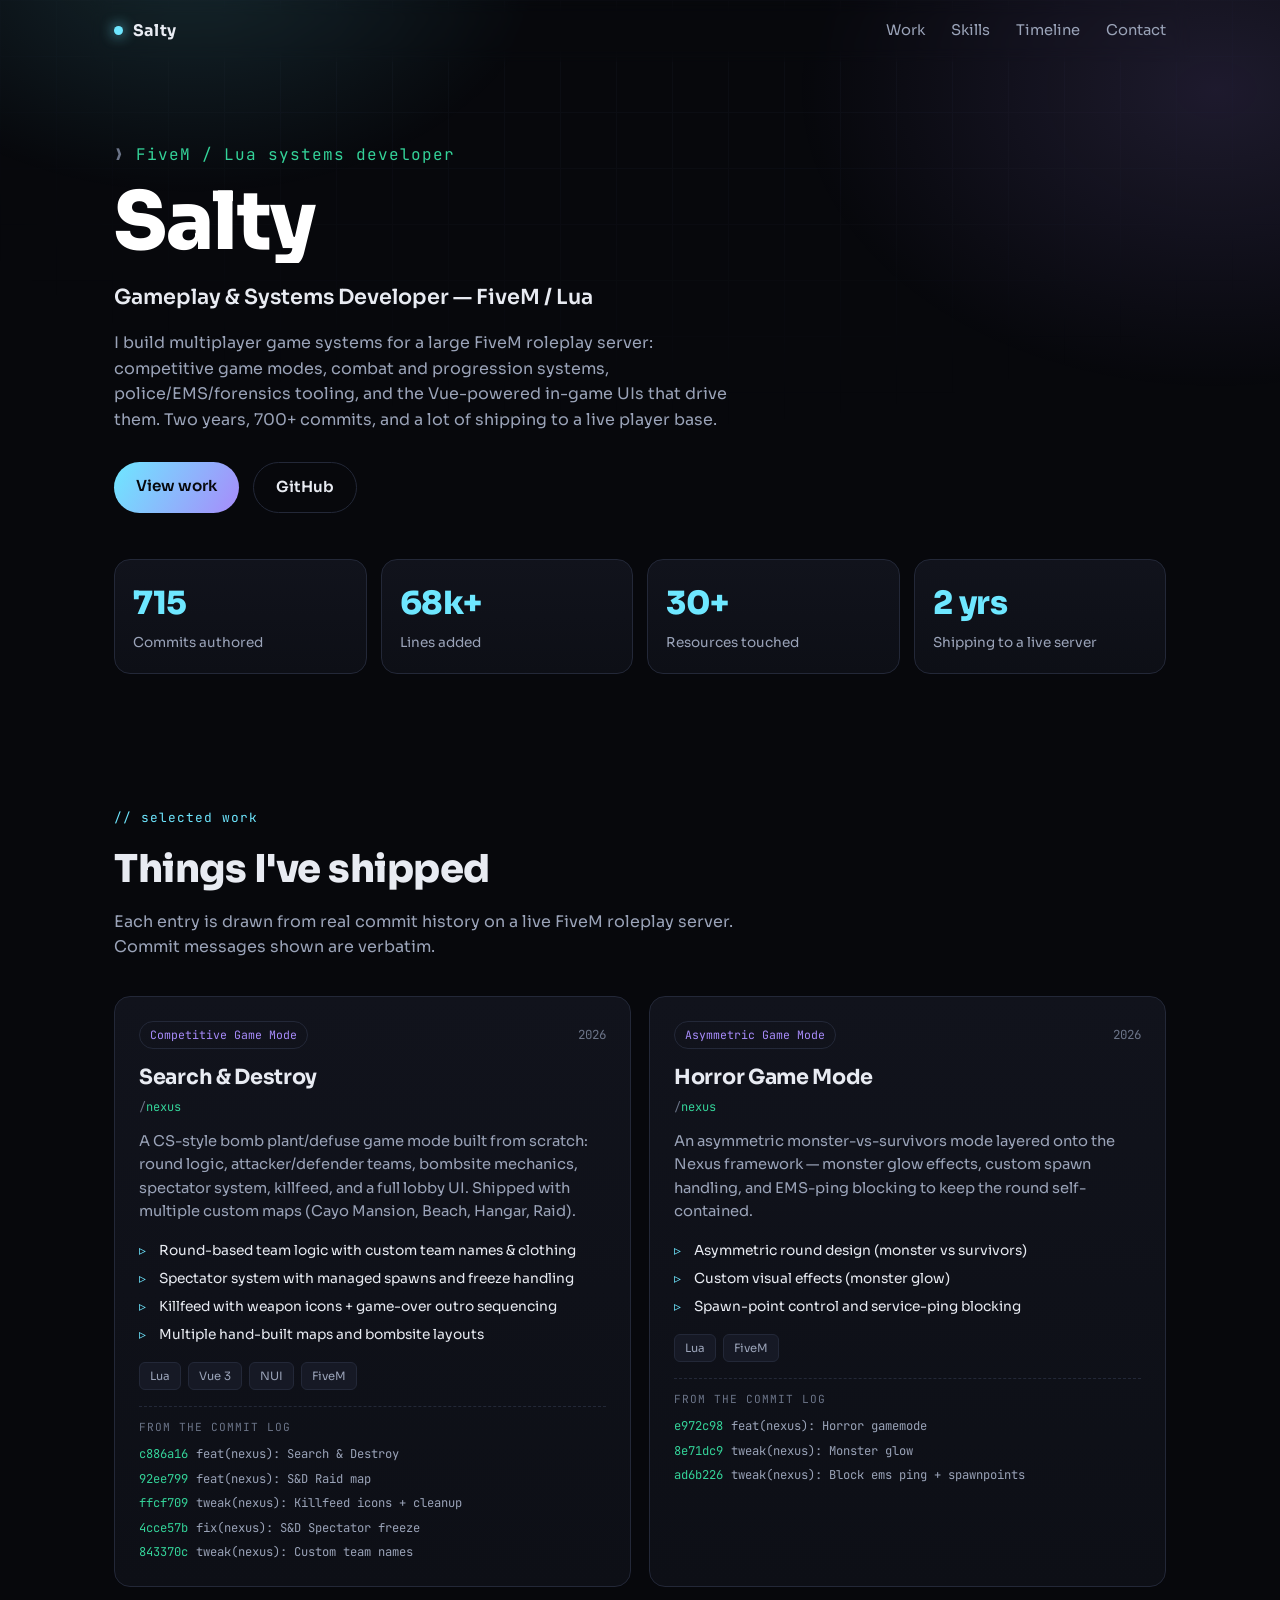
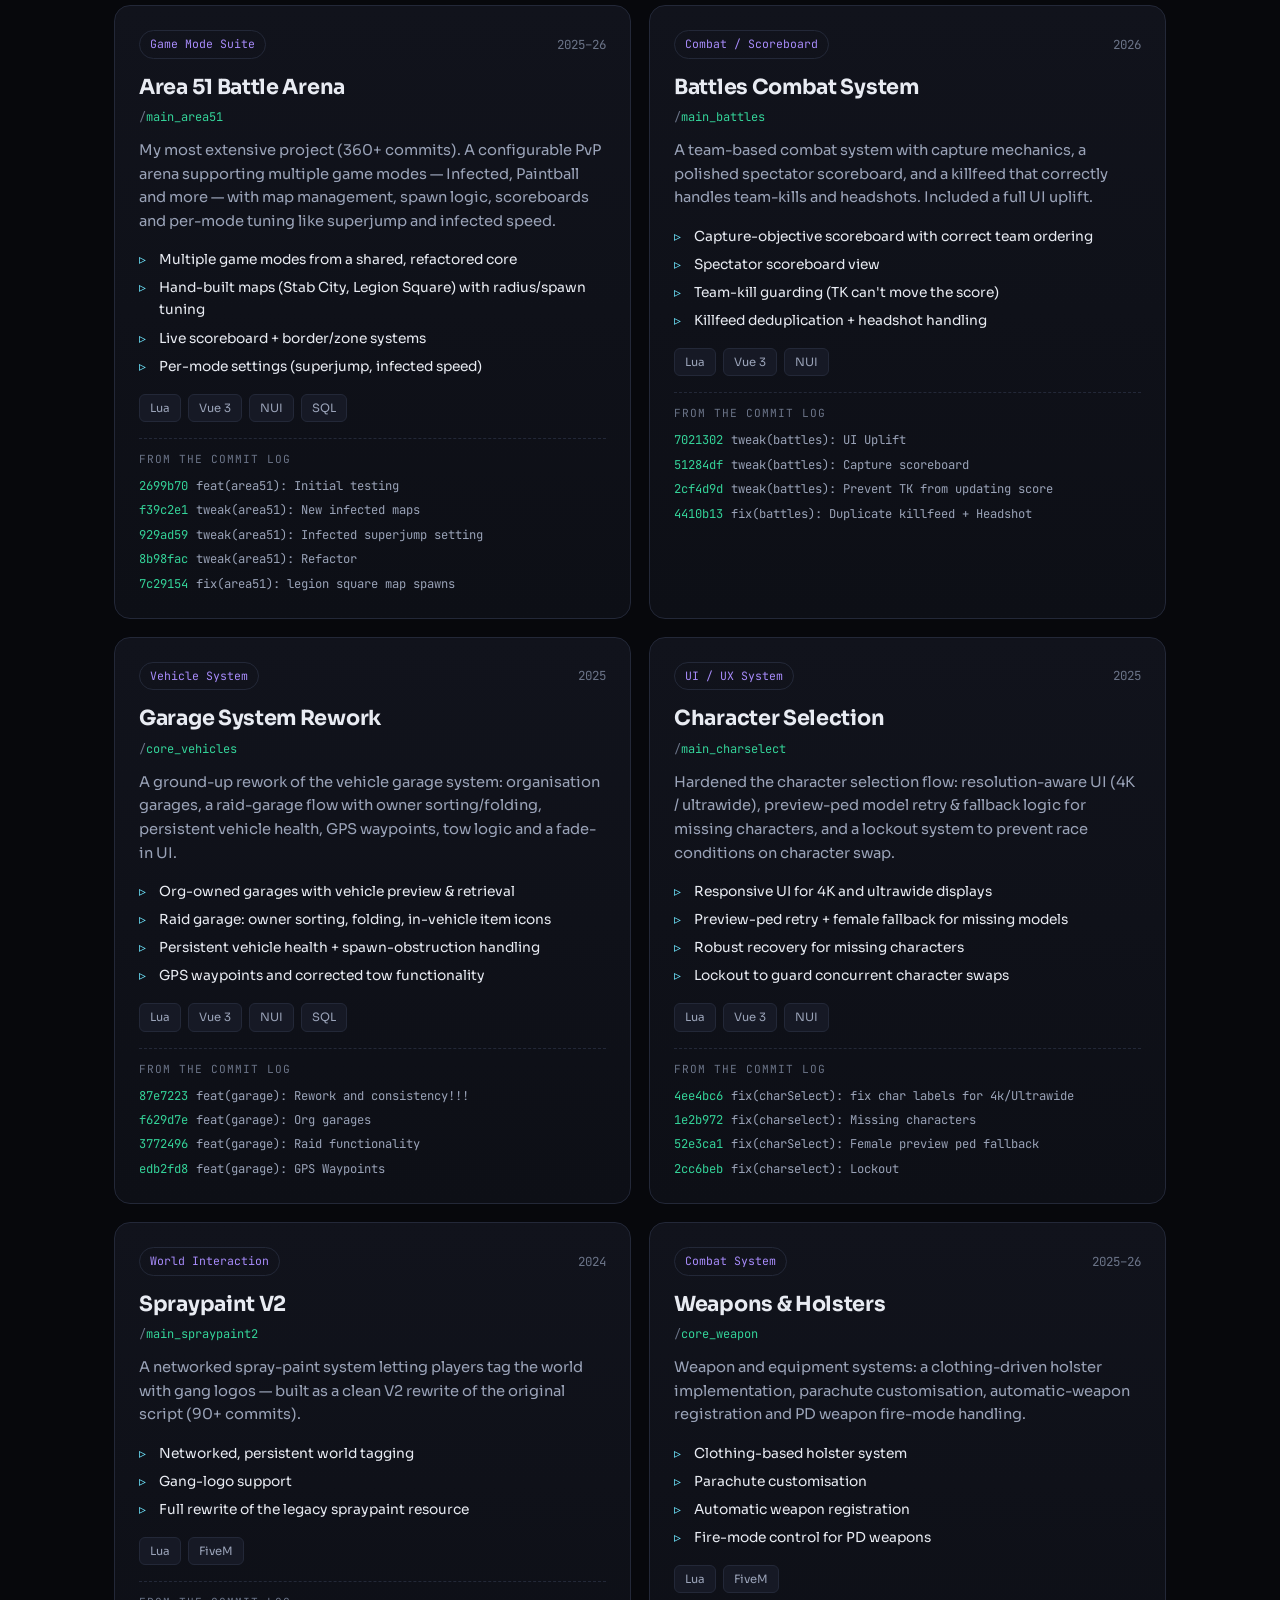
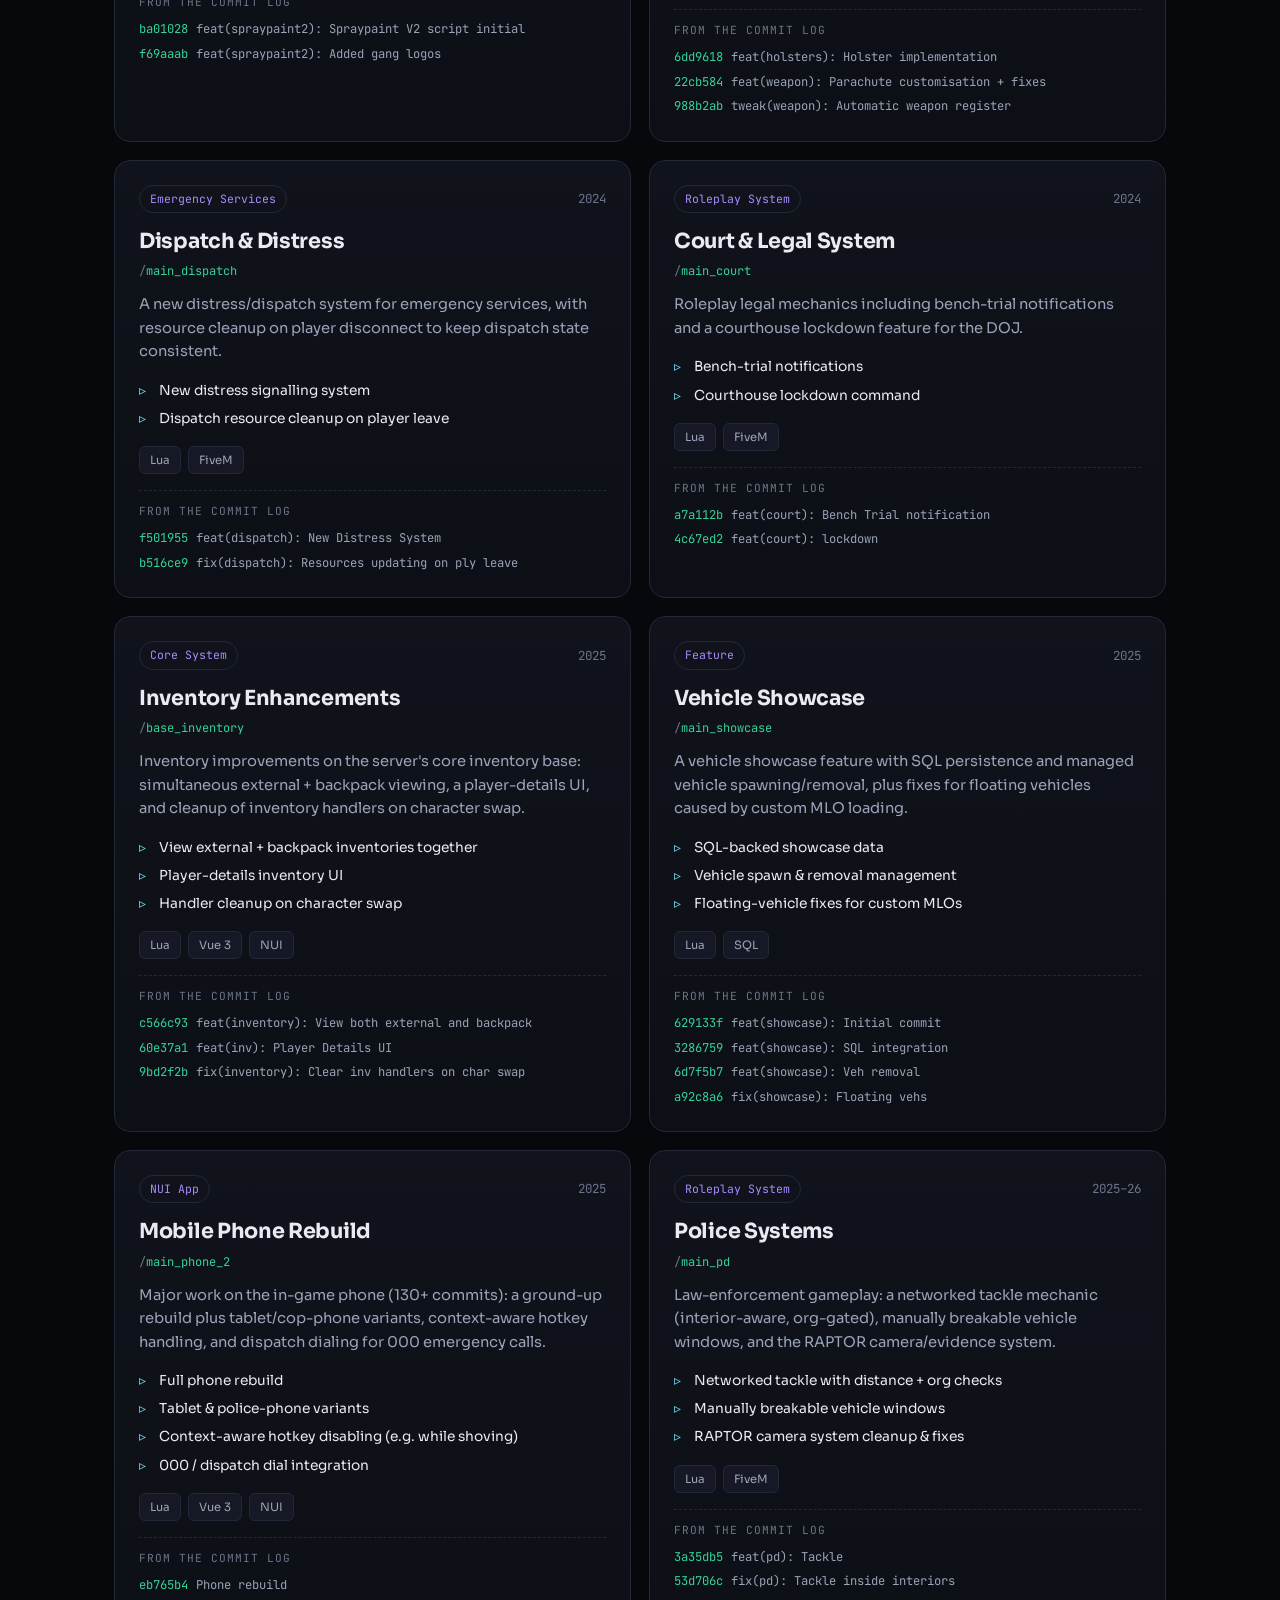
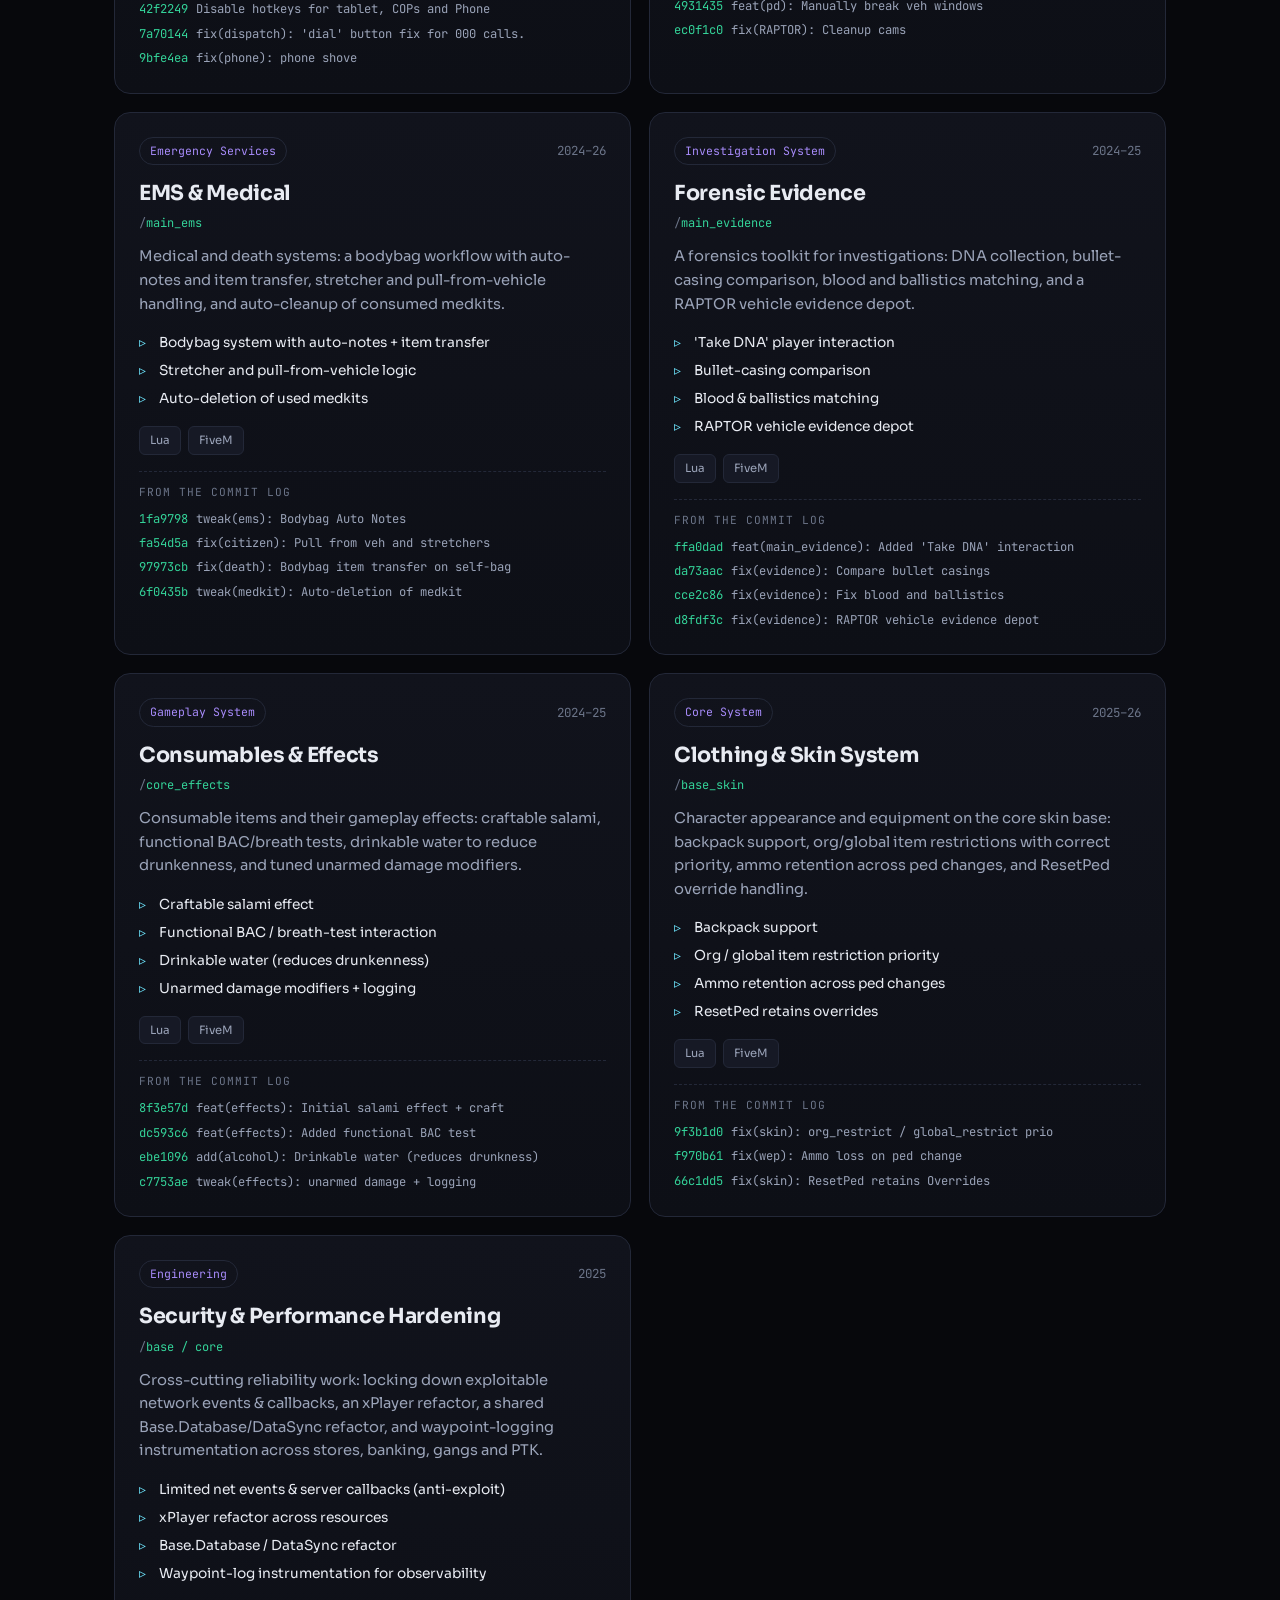
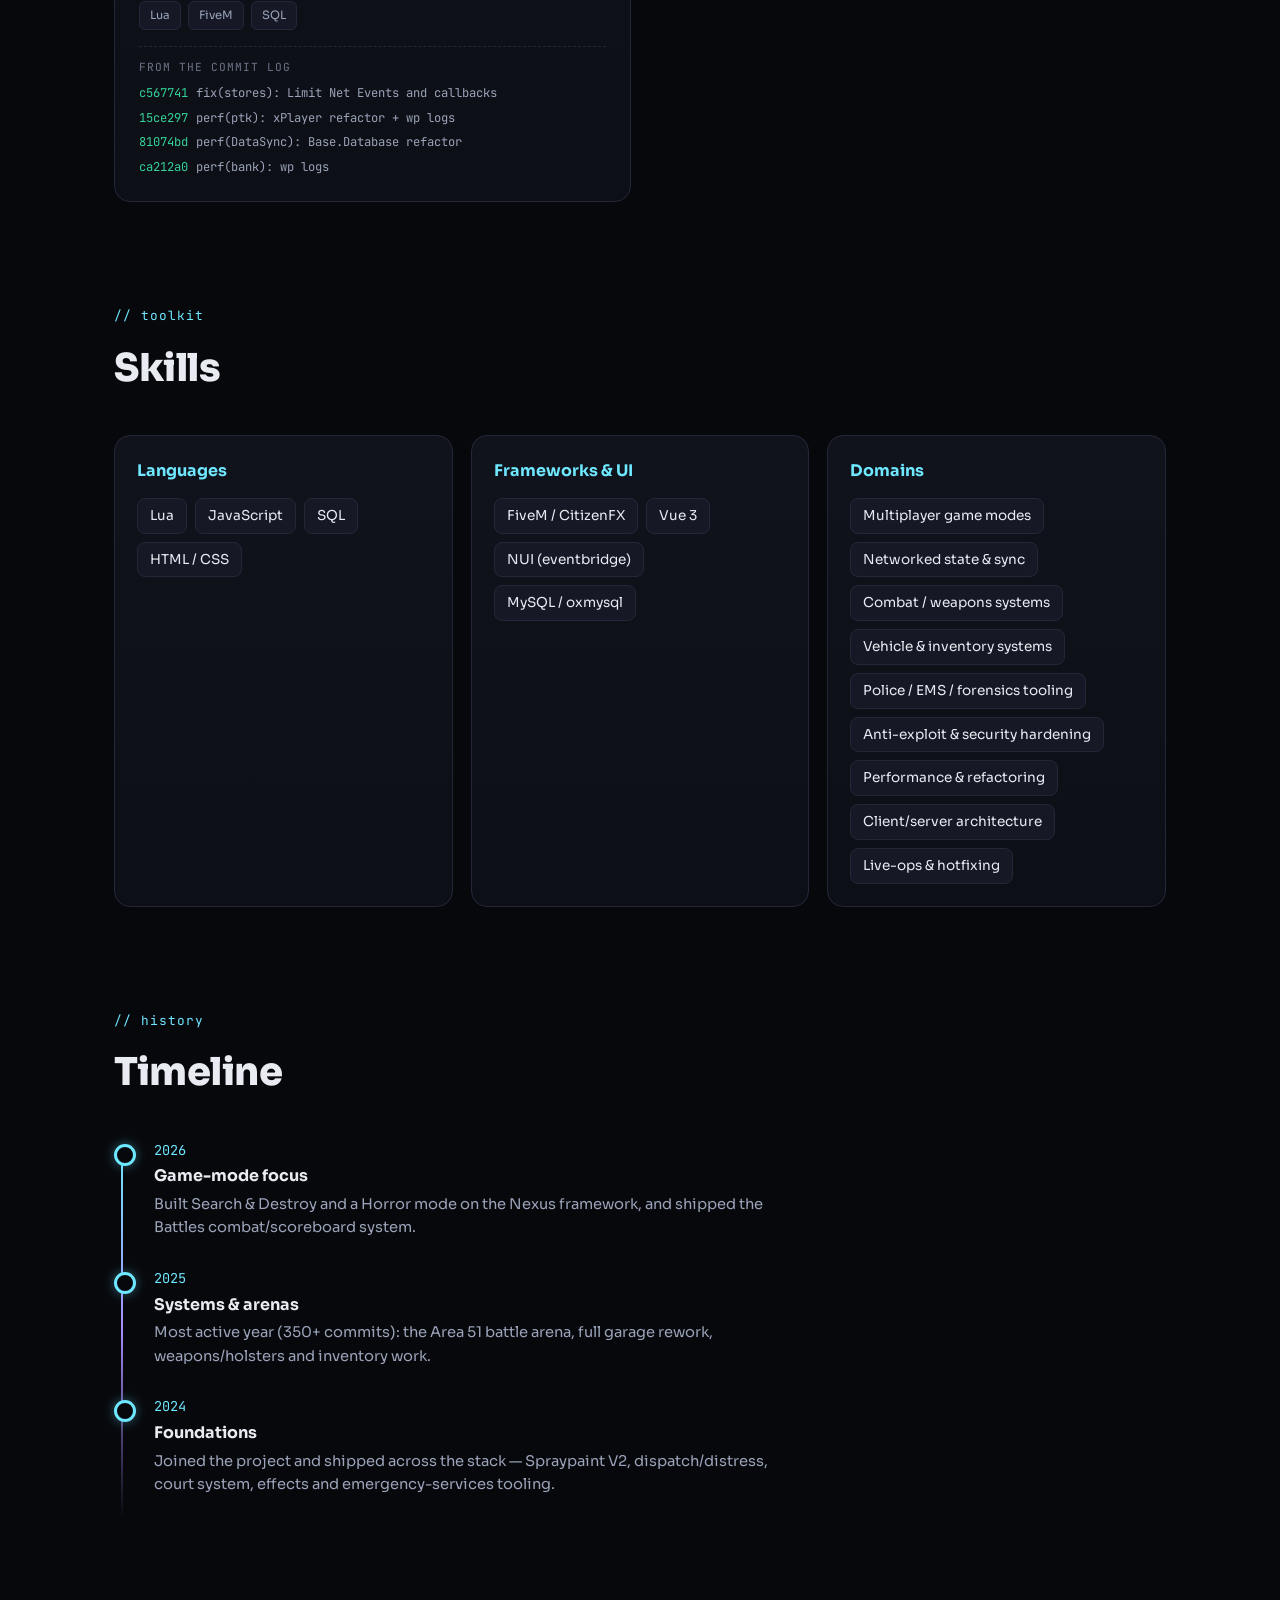
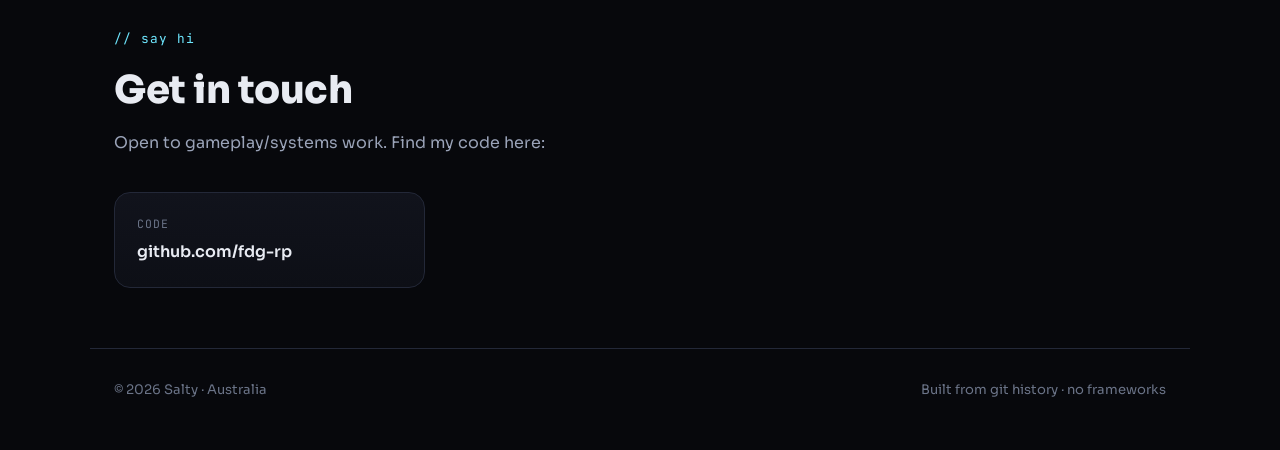
==== index.html @ d73e54a7 "Portfolio site" ====
<!DOCTYPE html>
<html lang="en">
<head>
  <meta charset="UTF-8" />
  <meta name="viewport" content="width=device-width, initial-scale=1.0" />
  <title>Salty — Gameplay & Systems Developer</title>
  <meta name="description" content="Portfolio of Salty — FiveM / Lua gameplay and systems developer." />
  <link rel="preconnect" href="https://fonts.googleapis.com" />
  <link rel="preconnect" href="https://fonts.gstatic.com" crossorigin />
  <link href="https://fonts.googleapis.com/css2?family=Sora:wght@400;600;700;800&family=JetBrains+Mono:wght@400;500&display=swap" rel="stylesheet" />
  <link rel="stylesheet" href="styles.css" />
</head>
<body>
  <div class="bg-grid" aria-hidden="true"></div>
  <div class="bg-glow" aria-hidden="true"></div>

  <header class="nav">
    <a href="#top" class="nav__brand"><span class="nav__dot"></span>Salty</a>
    <nav class="nav__links">
      <a href="#work">Work</a>
      <a href="#skills">Skills</a>
      <a href="#timeline">Timeline</a>
      <a href="#contact">Contact</a>
    </nav>
  </header>

  <main id="top">
    <!-- HERO -->
    <section class="hero">
      <p class="hero__eyebrow" data-handle></p>
      <h1 class="hero__title" data-name></h1>
      <p class="hero__role" data-role></p>
      <p class="hero__blurb" data-blurb></p>
      <div class="hero__cta">
        <a class="btn btn--primary" href="#work">View work</a>
        <a class="btn btn--ghost" data-github target="_blank" rel="noopener">GitHub</a>
      </div>
      <ul class="stats" data-stats></ul>
    </section>

    <!-- WORK -->
    <section id="work" class="section">
      <div class="section__head">
        <span class="section__kicker">// selected work</span>
        <h2 class="section__title">Things I've shipped</h2>
        <p class="section__sub">Each entry is drawn from real commit history on a live FiveM roleplay server. Commit messages shown are verbatim.</p>
      </div>
      <div class="grid" data-projects></div>
    </section>

    <!-- SKILLS -->
    <section id="skills" class="section">
      <div class="section__head">
        <span class="section__kicker">// toolkit</span>
        <h2 class="section__title">Skills</h2>
      </div>
      <div class="skills" data-skills></div>
    </section>

    <!-- TIMELINE -->
    <section id="timeline" class="section">
      <div class="section__head">
        <span class="section__kicker">// history</span>
        <h2 class="section__title">Timeline</h2>
      </div>
      <ol class="timeline" data-timeline></ol>
    </section>

    <!-- CONTACT -->
    <section id="contact" class="section section--contact">
      <div class="section__head">
        <span class="section__kicker">// say hi</span>
        <h2 class="section__title">Get in touch</h2>
        <p class="section__sub">Open to gameplay/systems work. Find my code here:</p>
      </div>
      <div class="contact">
        <a class="contact__card" data-github target="_blank" rel="noopener">
          <span class="contact__label">Code</span>
          <span class="contact__value">github.com/fdg-rp</span>
        </a>
      </div>
    </section>
  </main>

  <footer class="footer">
    <span data-footer></span>
    <span class="footer__meta">Built from git history · no frameworks</span>
  </footer>

  <script src="data.js"></script>
  <script src="main.js"></script>
</body>
</html>
---- styles.css ----
/* ----------------------------------------------------------------------------
   Thomas Maltezos — portfolio styles
   Dark, game-dev flavoured. No frameworks.
---------------------------------------------------------------------------- */
:root {
  --bg: #07080c;
  --bg-soft: #0d0f16;
  --panel: #11131c;
  --panel-2: #161925;
  --line: #232838;
  --text: #e8ebf2;
  --muted: #9aa3b8;
  --faint: #6b7488;
  --accent: #6ee7ff;
  --accent-2: #a78bfa;
  --accent-3: #34d399;
  --radius: 16px;
  --max: 1100px;
}

* { box-sizing: border-box; }

html { scroll-behavior: smooth; }

body {
  margin: 0;
  background: var(--bg);
  color: var(--text);
  font-family: "Sora", system-ui, -apple-system, sans-serif;
  line-height: 1.6;
  -webkit-font-smoothing: antialiased;
  overflow-x: hidden;
}

a { color: inherit; text-decoration: none; }

code, .mono { font-family: "JetBrains Mono", ui-monospace, monospace; }

/* --- backgrounds --- */
.bg-grid {
  position: fixed; inset: 0; z-index: -2;
  background-image:
    linear-gradient(var(--line) 1px, transparent 1px),
    linear-gradient(90deg, var(--line) 1px, transparent 1px);
  background-size: 56px 56px;
  opacity: .18;
  mask-image: radial-gradient(ellipse 80% 60% at 50% 0%, #000 30%, transparent 80%);
}
.bg-glow {
  position: fixed; inset: 0; z-index: -1; pointer-events: none;
  background:
    radial-gradient(600px 400px at 15% -5%, rgba(110,231,255,.14), transparent 60%),
    radial-gradient(700px 500px at 95% 10%, rgba(167,139,250,.14), transparent 60%);
}

/* --- nav --- */
.nav {
  position: sticky; top: 0; z-index: 50;
  display: flex; align-items: center; justify-content: space-between;
  max-width: var(--max); margin: 0 auto; padding: 18px 24px;
  backdrop-filter: blur(8px);
}
.nav__brand { display: flex; align-items: center; gap: 10px; font-weight: 700; letter-spacing: .2px; }
.nav__dot { width: 9px; height: 9px; border-radius: 50%; background: var(--accent); box-shadow: 0 0 14px var(--accent); }
.nav__links { display: flex; gap: 26px; font-size: .92rem; color: var(--muted); }
.nav__links a { transition: color .2s; }
.nav__links a:hover { color: var(--text); }

/* --- layout --- */
main { max-width: var(--max); margin: 0 auto; padding: 0 24px; }
.section { padding: 90px 0 10px; }
.section__head { max-width: 640px; margin-bottom: 36px; }
.section__kicker { font-family: "JetBrains Mono", monospace; font-size: .8rem; color: var(--accent); letter-spacing: 1px; }
.section__title { font-size: clamp(1.7rem, 4vw, 2.4rem); margin: 10px 0 8px; font-weight: 800; letter-spacing: -.5px; }
.section__sub { color: var(--muted); margin: 0; }

/* --- hero --- */
.hero { padding: 80px 0 40px; }
.hero__eyebrow { font-family: "JetBrains Mono", monospace; color: var(--accent-3); margin: 0 0 14px; letter-spacing: 1px; }
.hero__eyebrow::before { content: "❯ "; color: var(--faint); }
.hero__title {
  font-size: clamp(2.6rem, 8vw, 5rem); line-height: 1.02; margin: 0; font-weight: 800; letter-spacing: -1.5px;
  background: linear-gradient(120deg, #fff 30%, var(--accent) 70%, var(--accent-2));
  -webkit-background-clip: text; background-clip: text; color: transparent;
}
.hero__role { font-size: clamp(1.05rem, 2.4vw, 1.3rem); color: var(--text); margin: 18px 0 0; font-weight: 600; }
.hero__blurb { max-width: 620px; color: var(--muted); margin: 16px 0 0; }
.hero__cta { display: flex; gap: 14px; margin: 30px 0 0; flex-wrap: wrap; }

.btn { padding: 12px 22px; border-radius: 999px; font-weight: 600; font-size: .95rem; transition: transform .15s, box-shadow .2s, background .2s; }
.btn--primary { background: linear-gradient(120deg, var(--accent), var(--accent-2)); color: #07080c; }
.btn--primary:hover { transform: translateY(-2px); box-shadow: 0 10px 30px rgba(110,231,255,.25); }
.btn--ghost { border: 1px solid var(--line); color: var(--text); }
.btn--ghost:hover { border-color: var(--accent); transform: translateY(-2px); }

/* --- stats --- */
.stats { list-style: none; display: grid; grid-template-columns: repeat(4, 1fr); gap: 14px; padding: 0; margin: 46px 0 0; }
.stats li {
  background: linear-gradient(180deg, var(--panel), var(--bg-soft));
  border: 1px solid var(--line); border-radius: var(--radius); padding: 18px;
}
.stats b { display: block; font-size: clamp(1.4rem, 3vw, 2rem); font-weight: 800; color: var(--accent); letter-spacing: -.5px; }
.stats span { color: var(--muted); font-size: .85rem; }

/* --- project grid --- */
.grid { display: grid; grid-template-columns: repeat(2, 1fr); gap: 18px; }
.card {
  position: relative; overflow: hidden;
  background: linear-gradient(180deg, var(--panel), var(--bg-soft));
  border: 1px solid var(--line); border-radius: var(--radius); padding: 24px;
  transition: transform .18s, border-color .2s, box-shadow .25s;
}
.card:hover { transform: translateY(-4px); border-color: rgba(110,231,255,.4); box-shadow: 0 16px 40px rgba(0,0,0,.4); }
.card::after {
  content: ""; position: absolute; inset: 0 0 auto 0; height: 2px;
  background: linear-gradient(90deg, var(--accent), var(--accent-2), transparent);
  opacity: 0; transition: opacity .25s;
}
.card:hover::after { opacity: 1; }
.card__top { display: flex; align-items: center; justify-content: space-between; gap: 12px; margin-bottom: 12px; }
.card__tag { font-size: .72rem; font-family: "JetBrains Mono", monospace; color: var(--accent-2); border: 1px solid var(--line); padding: 4px 10px; border-radius: 999px; white-space: nowrap; }
.card__year { font-family: "JetBrains Mono", monospace; font-size: .78rem; color: var(--faint); }
.card__title { font-size: 1.3rem; font-weight: 700; margin: 0 0 4px; letter-spacing: -.3px; }
.card__scope { font-family: "JetBrains Mono", monospace; font-size: .75rem; color: var(--accent-3); margin: 0 0 12px; }
.card__scope::before { content: "/"; color: var(--faint); }
.card__summary { color: var(--muted); font-size: .92rem; margin: 0 0 16px; }
.card__hl { list-style: none; padding: 0; margin: 0 0 16px; display: grid; gap: 6px; }
.card__hl li { font-size: .86rem; color: var(--text); padding-left: 20px; position: relative; }
.card__hl li::before { content: "▹"; position: absolute; left: 0; color: var(--accent); }
.card__stack { display: flex; flex-wrap: wrap; gap: 7px; margin-bottom: 16px; }
.chip { font-size: .72rem; padding: 4px 10px; border-radius: 6px; background: var(--panel-2); border: 1px solid var(--line); color: var(--muted); }

.commits { border-top: 1px dashed var(--line); padding-top: 12px; }
.commits__label { font-family: "JetBrains Mono", monospace; font-size: .7rem; color: var(--faint); text-transform: uppercase; letter-spacing: 1px; margin-bottom: 8px; }
.commits__list { display: grid; gap: 5px; }
.commit { font-family: "JetBrains Mono", monospace; font-size: .76rem; color: var(--muted); display: flex; gap: 8px; align-items: baseline; }
.commit__hash { color: var(--accent-3); }

/* --- skills --- */
.skills { display: grid; grid-template-columns: repeat(3, 1fr); gap: 18px; }
.skillgroup { background: linear-gradient(180deg, var(--panel), var(--bg-soft)); border: 1px solid var(--line); border-radius: var(--radius); padding: 22px; }
.skillgroup h3 { margin: 0 0 14px; font-size: 1rem; color: var(--accent); }
.skillgroup ul { list-style: none; padding: 0; margin: 0; display: flex; flex-wrap: wrap; gap: 8px; }
.skillgroup li { font-size: .85rem; padding: 6px 12px; background: var(--panel-2); border: 1px solid var(--line); border-radius: 8px; color: var(--text); }

/* --- timeline --- */
.timeline { list-style: none; padding: 0; margin: 0; position: relative; }
.timeline::before { content: ""; position: absolute; left: 7px; top: 6px; bottom: 6px; width: 2px; background: linear-gradient(var(--accent), var(--accent-2), transparent); }
.timeline li { position: relative; padding: 0 0 28px 40px; }
.timeline li::before { content: ""; position: absolute; left: 0; top: 4px; width: 16px; height: 16px; border-radius: 50%; background: var(--bg); border: 3px solid var(--accent); box-shadow: 0 0 12px rgba(110,231,255,.4); }
.timeline__period { font-family: "JetBrains Mono", monospace; color: var(--accent); font-size: .85rem; }
.timeline__title { font-weight: 700; margin: 2px 0 4px; }
.timeline__text { color: var(--muted); font-size: .92rem; margin: 0; max-width: 640px; }

/* --- contact --- */
.section--contact { padding-bottom: 60px; }
.contact { display: grid; grid-template-columns: repeat(2, 1fr); gap: 18px; max-width: 640px; }
.contact__card { background: linear-gradient(180deg, var(--panel), var(--bg-soft)); border: 1px solid var(--line); border-radius: var(--radius); padding: 22px; transition: transform .15s, border-color .2s; }
.contact__card:hover { transform: translateY(-3px); border-color: var(--accent); }
.contact__label { display: block; font-family: "JetBrains Mono", monospace; font-size: .72rem; color: var(--faint); text-transform: uppercase; letter-spacing: 1px; margin-bottom: 6px; }
.contact__value { font-weight: 600; word-break: break-all; }

/* --- footer --- */
.footer { max-width: var(--max); margin: 0 auto; padding: 30px 24px 50px; display: flex; justify-content: space-between; flex-wrap: wrap; gap: 10px; color: var(--faint); font-size: .82rem; border-top: 1px solid var(--line); }

/* --- responsive --- */
@media (max-width: 820px) {
  .nav__links { display: none; }
  .grid, .skills, .contact { grid-template-columns: 1fr; }
  .stats { grid-template-columns: repeat(2, 1fr); }
}

/* --- reveal animation --- */
.reveal { opacity: 0; transform: translateY(18px); transition: opacity .6s ease, transform .6s ease; }
.reveal.in { opacity: 1; transform: none; }
@media (prefers-reduced-motion: reduce) { .reveal { opacity: 1; transform: none; transition: none; } }
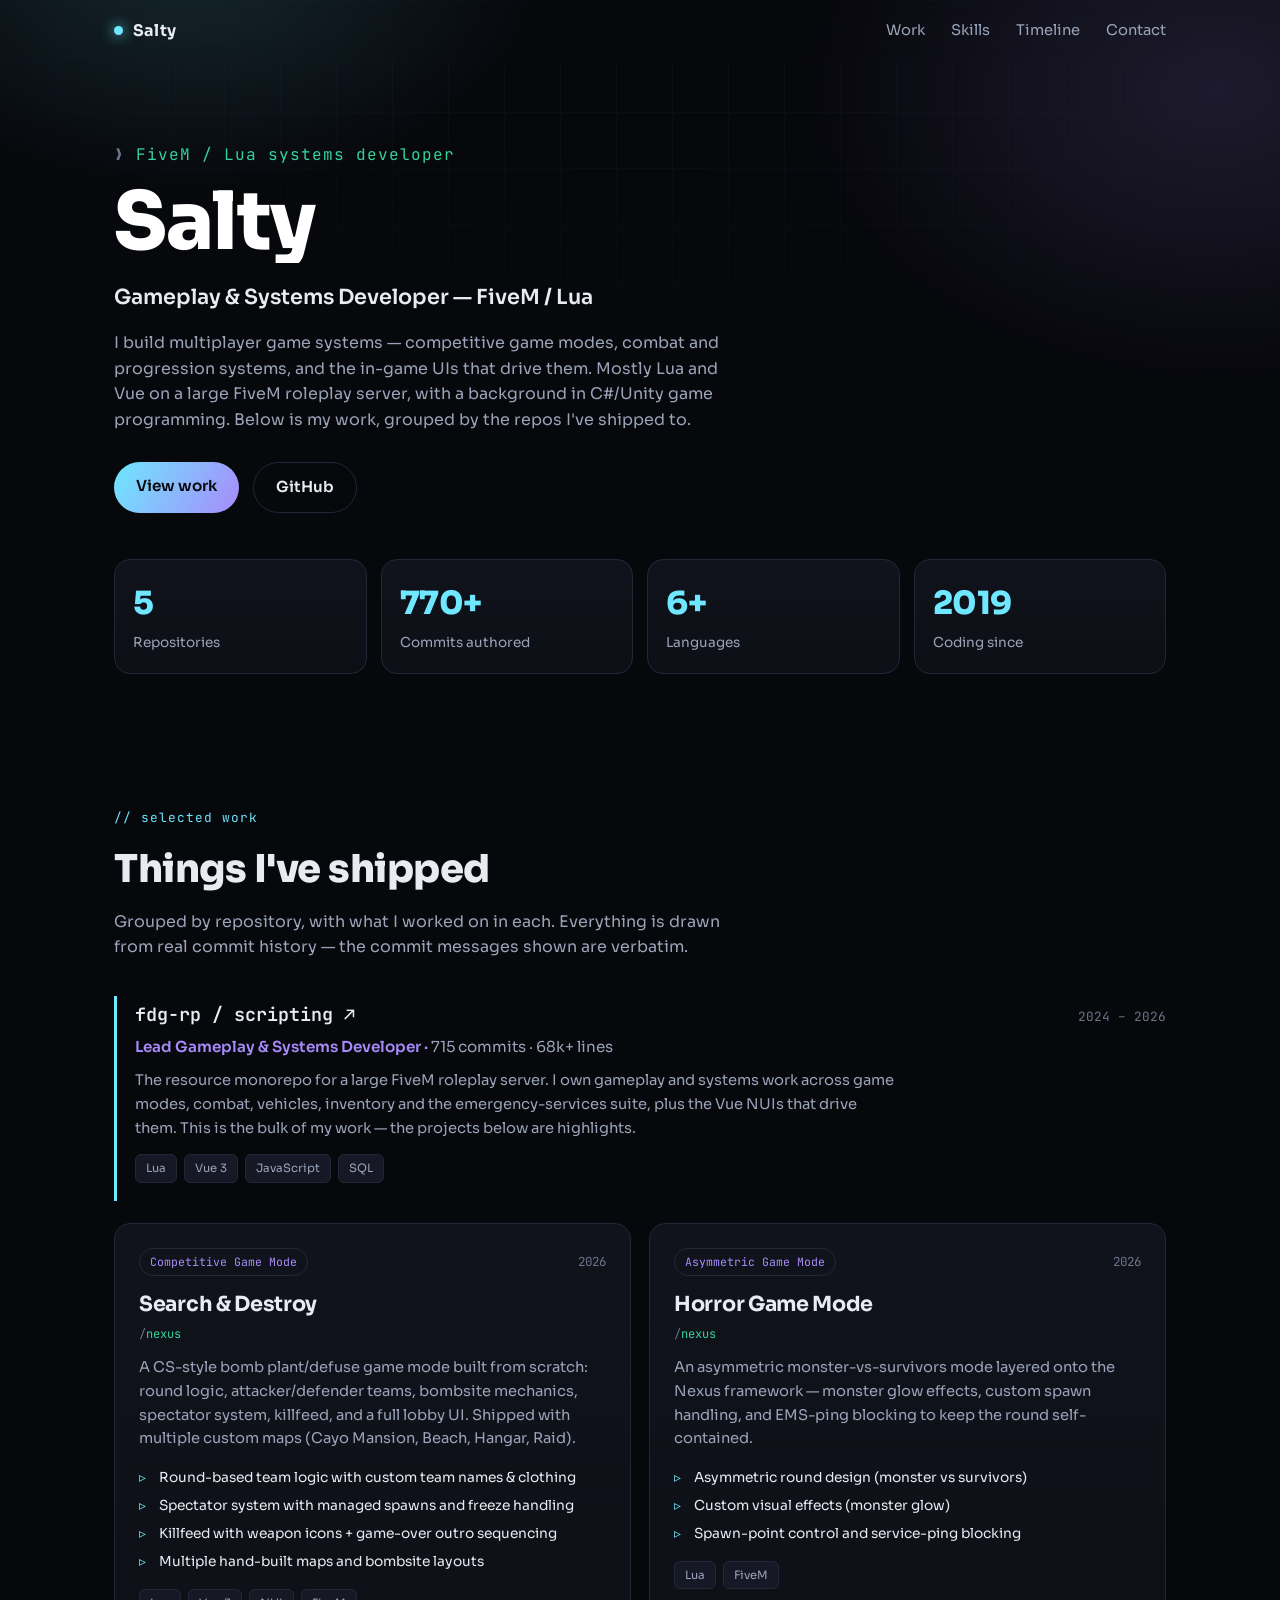
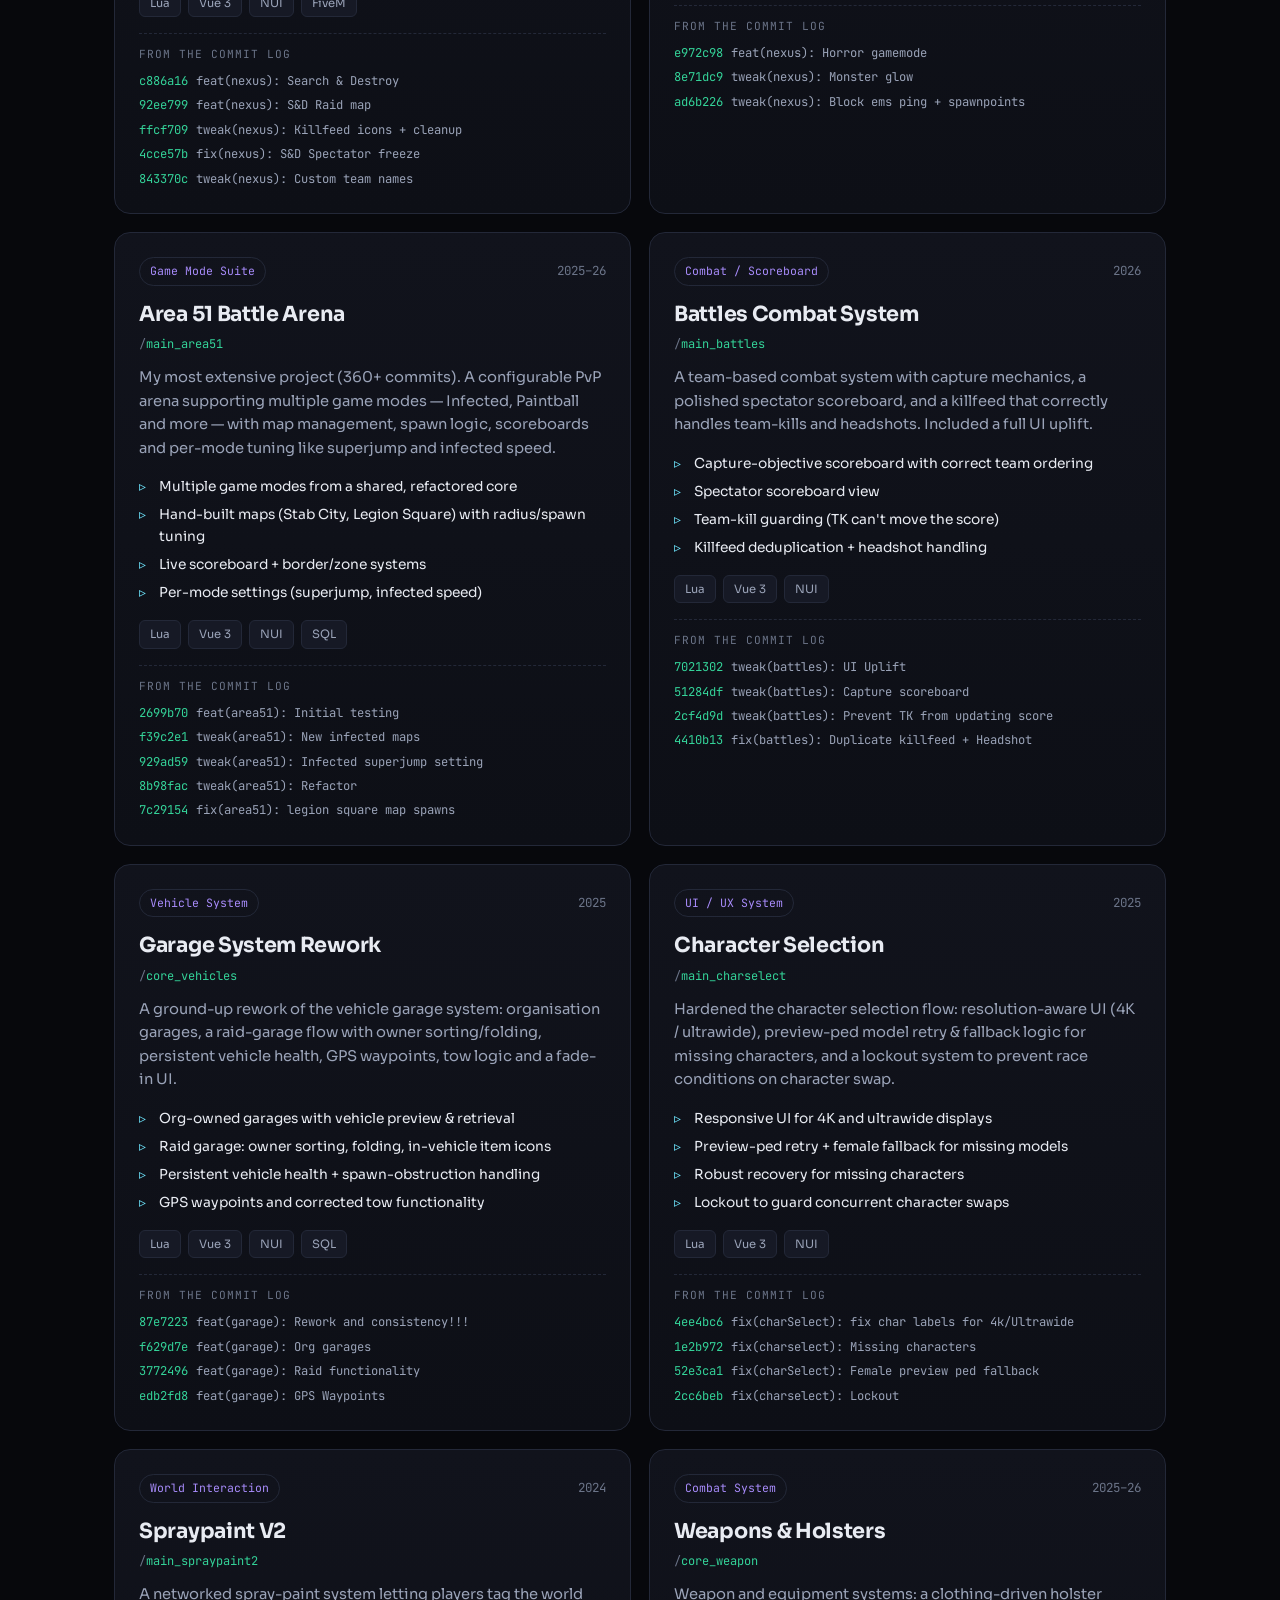
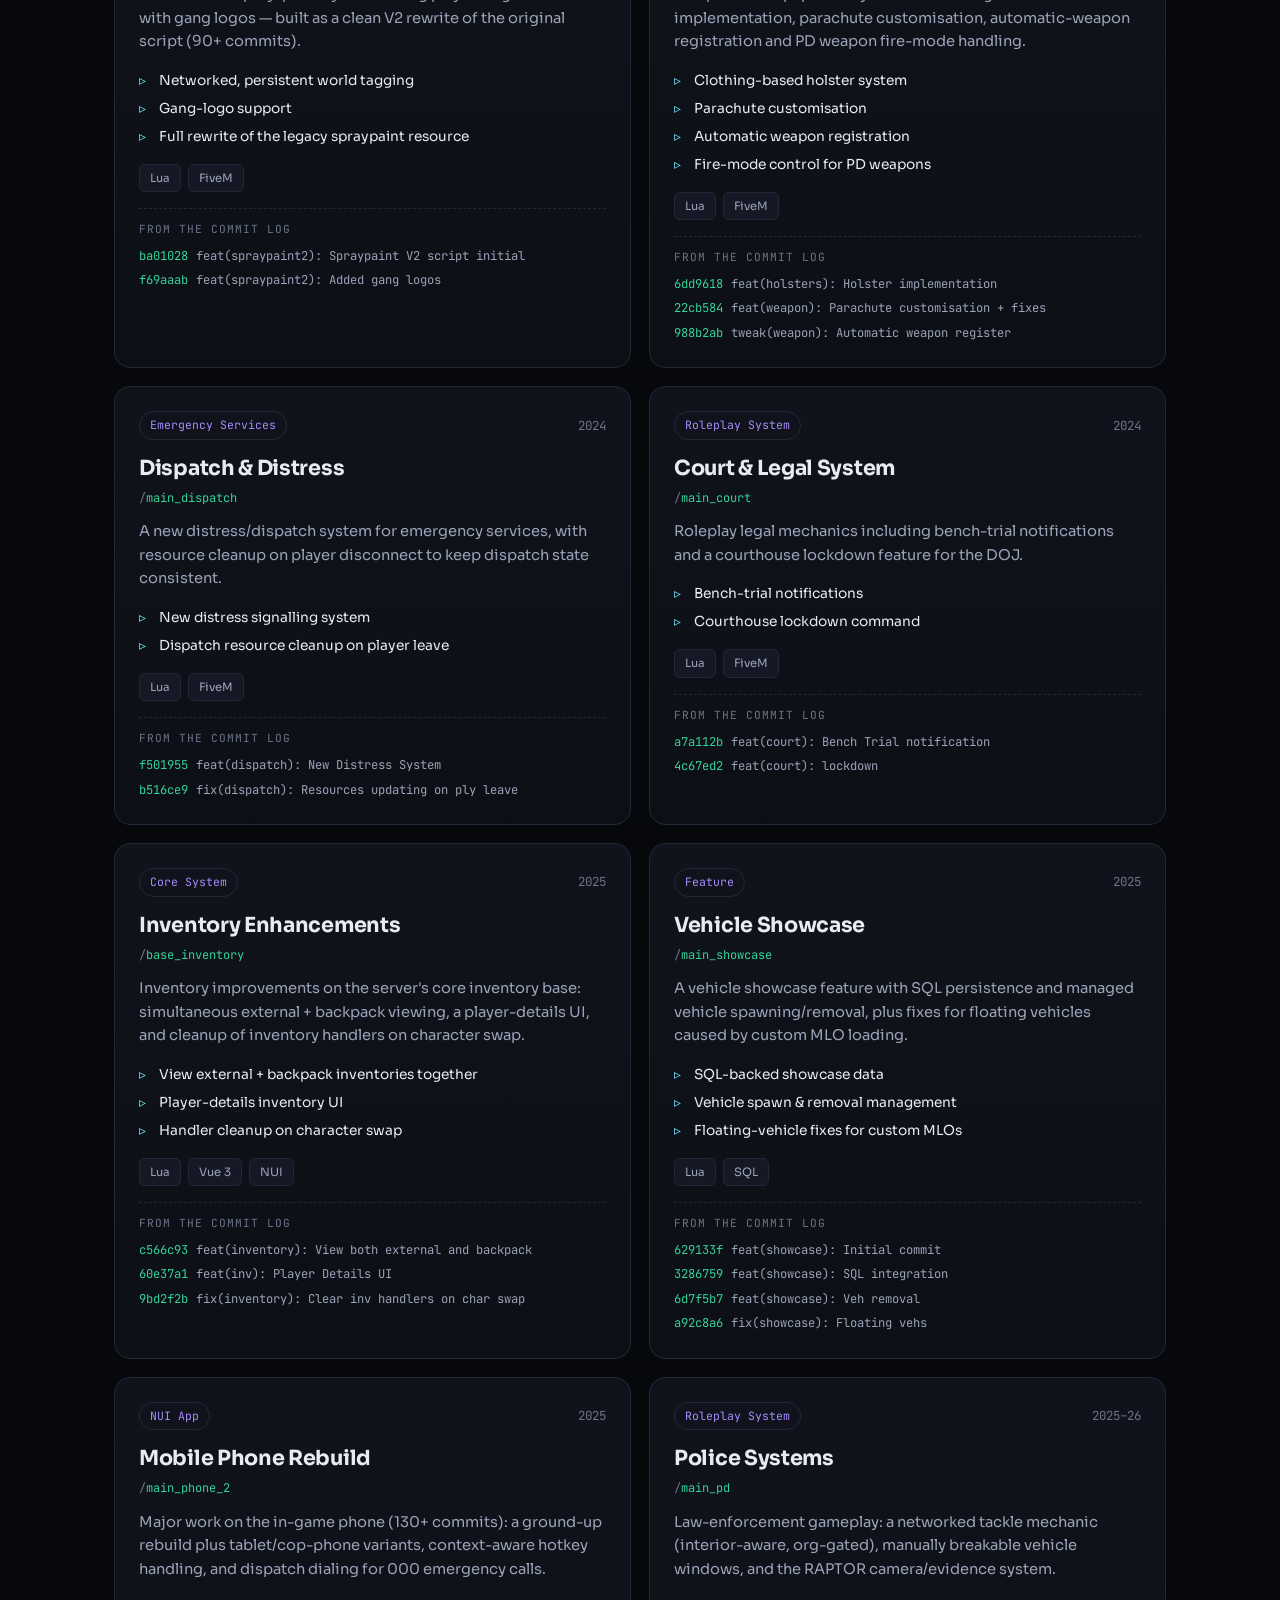
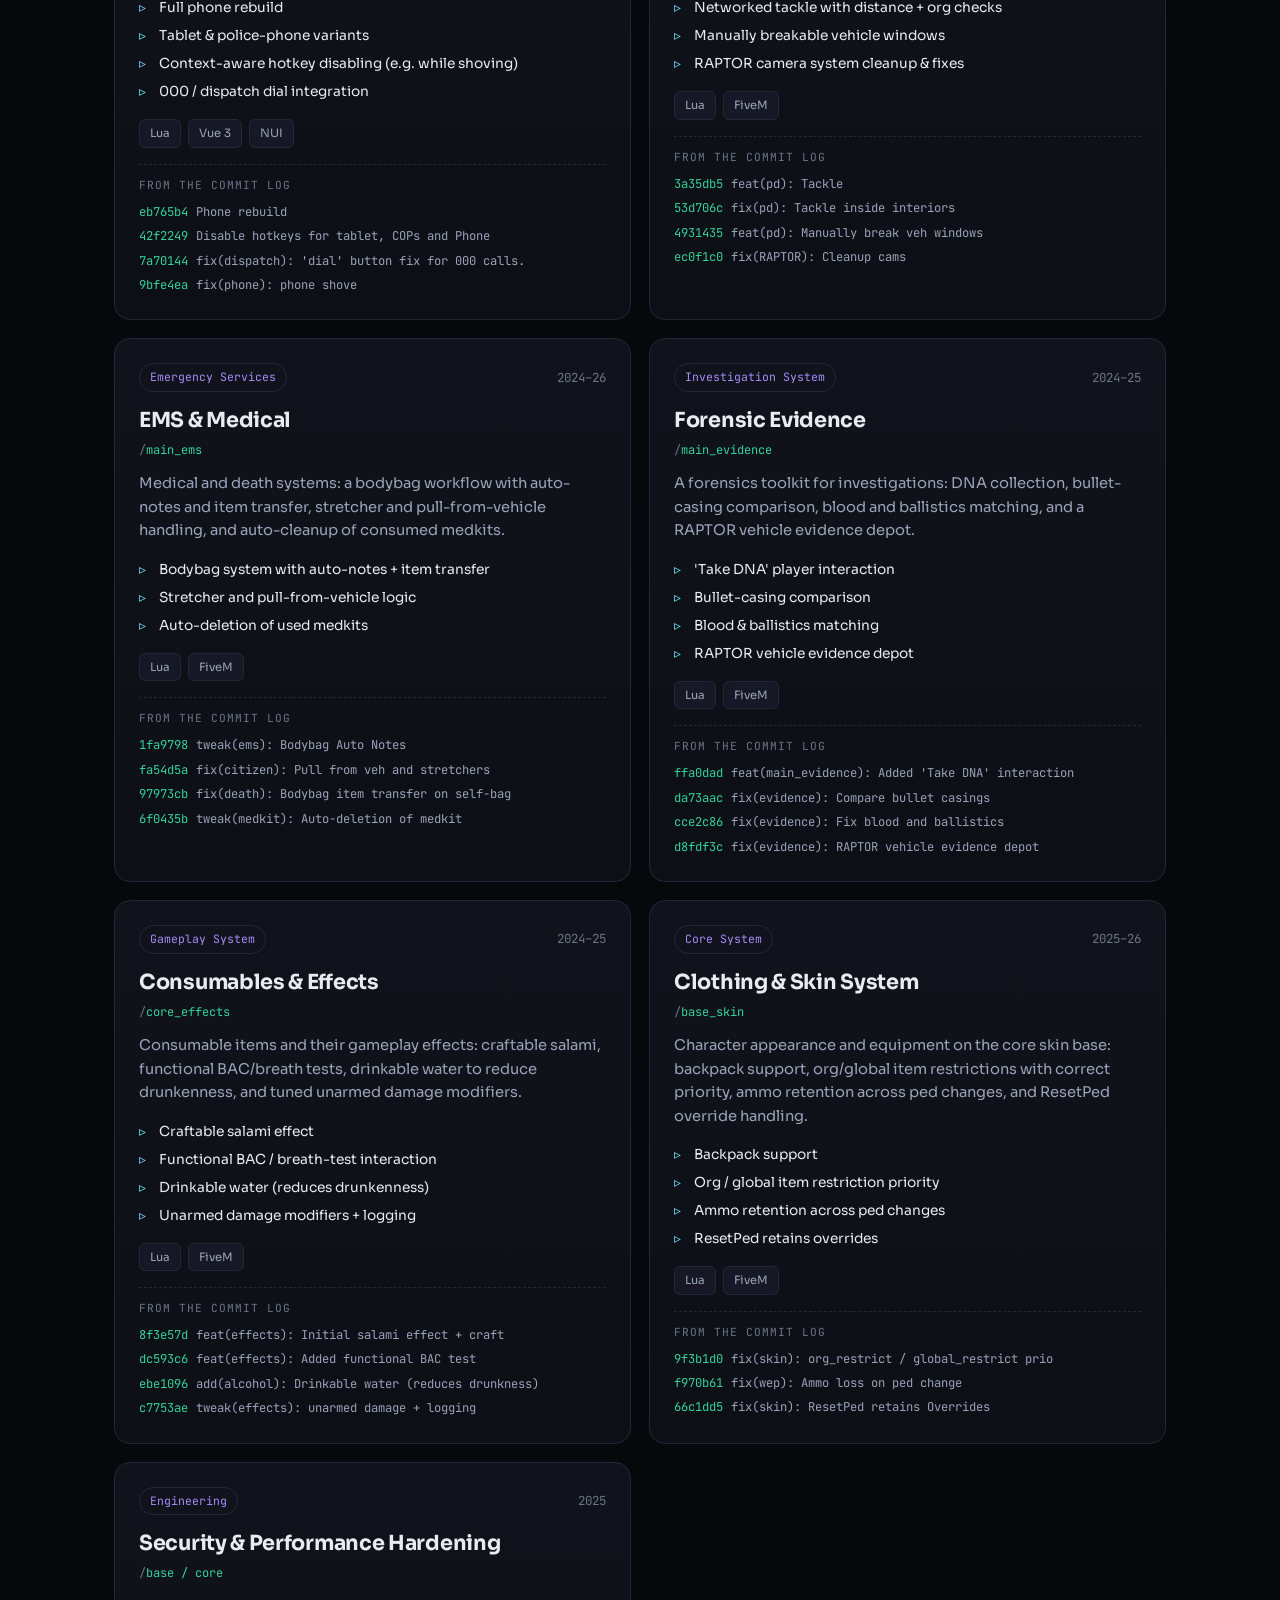
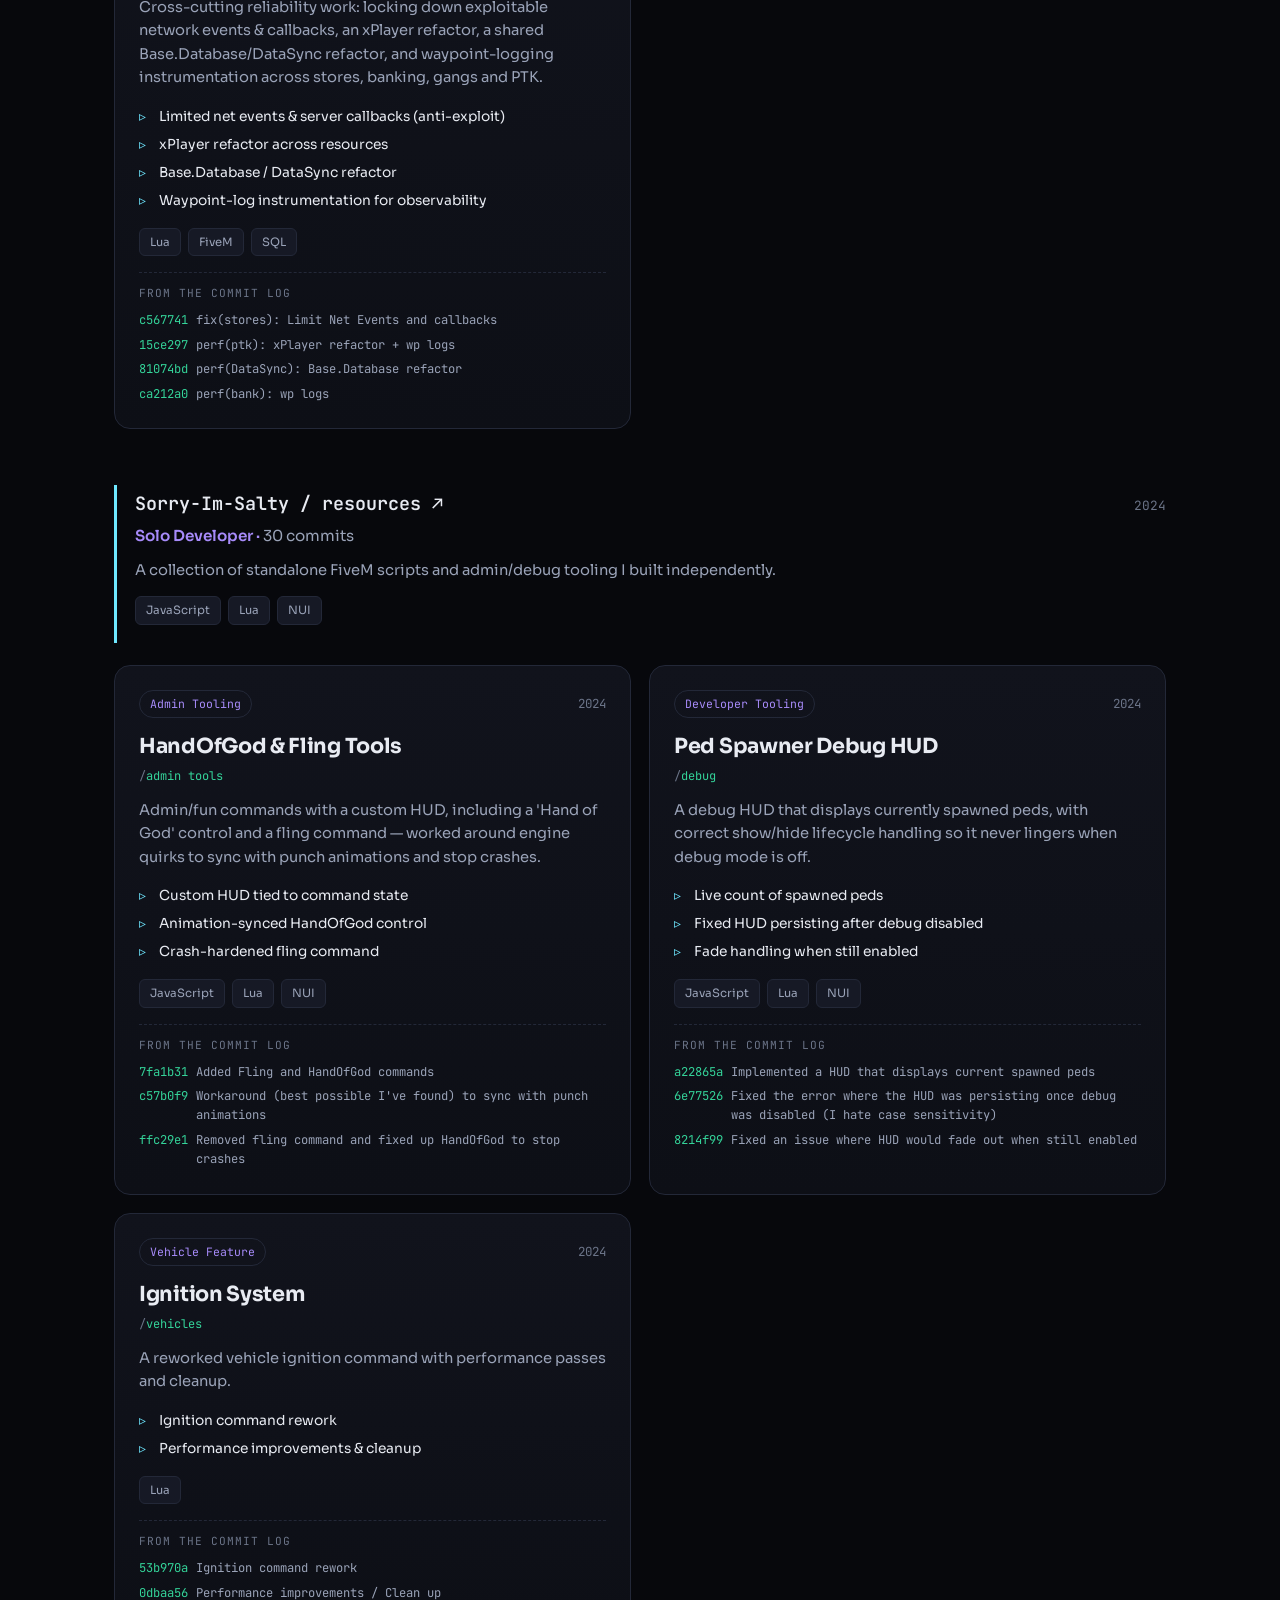
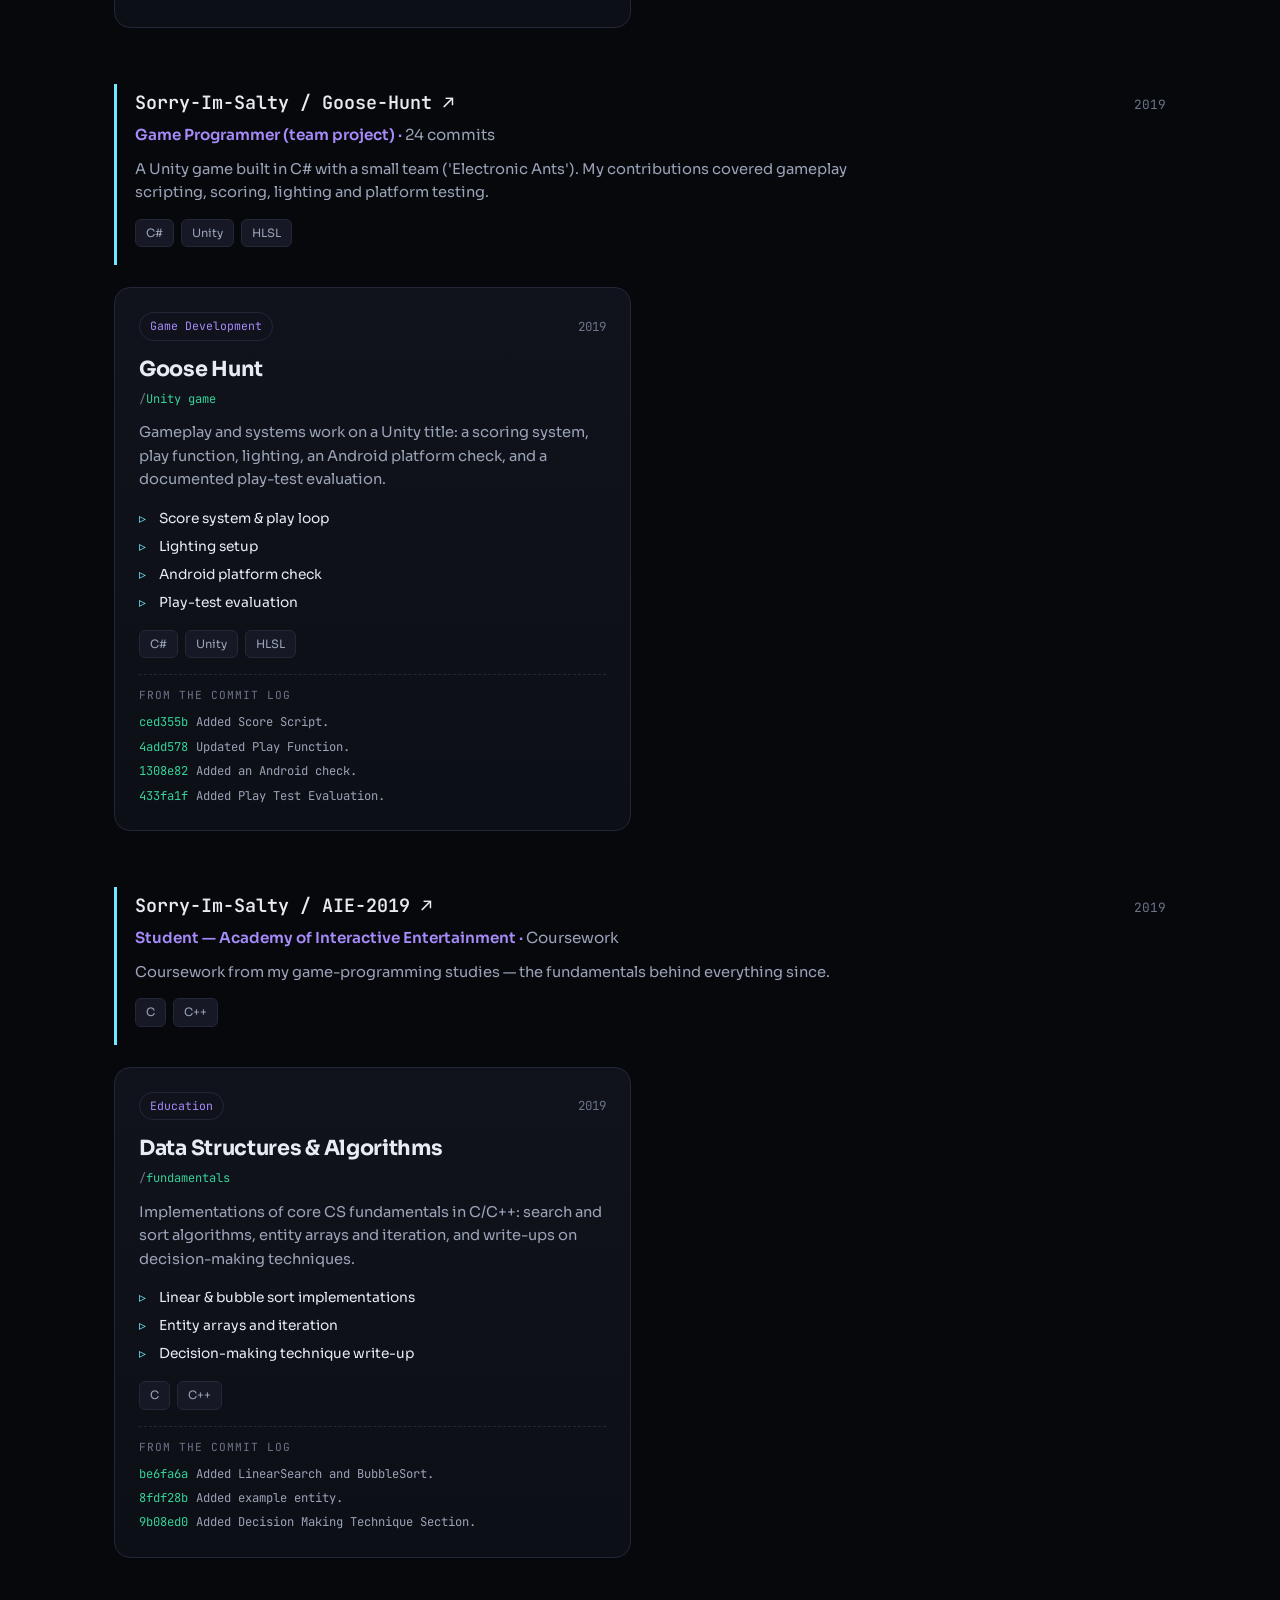
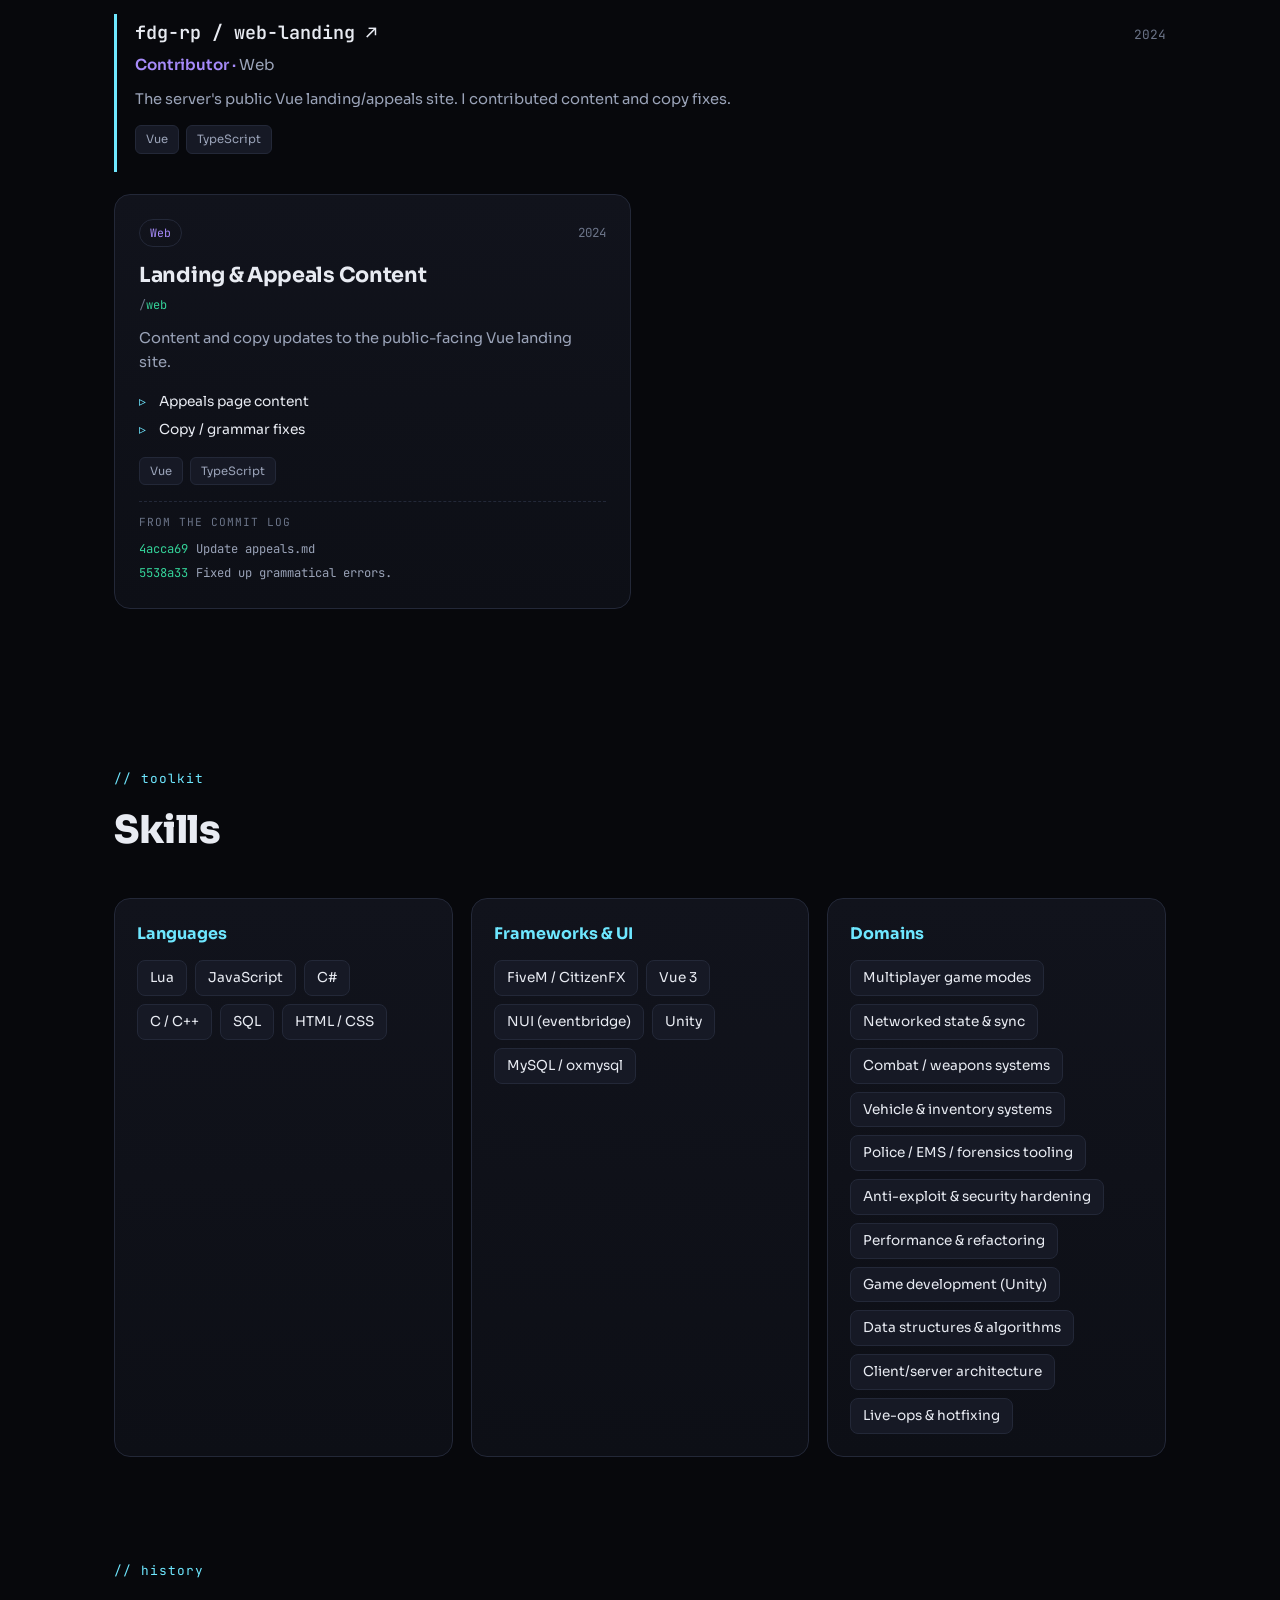
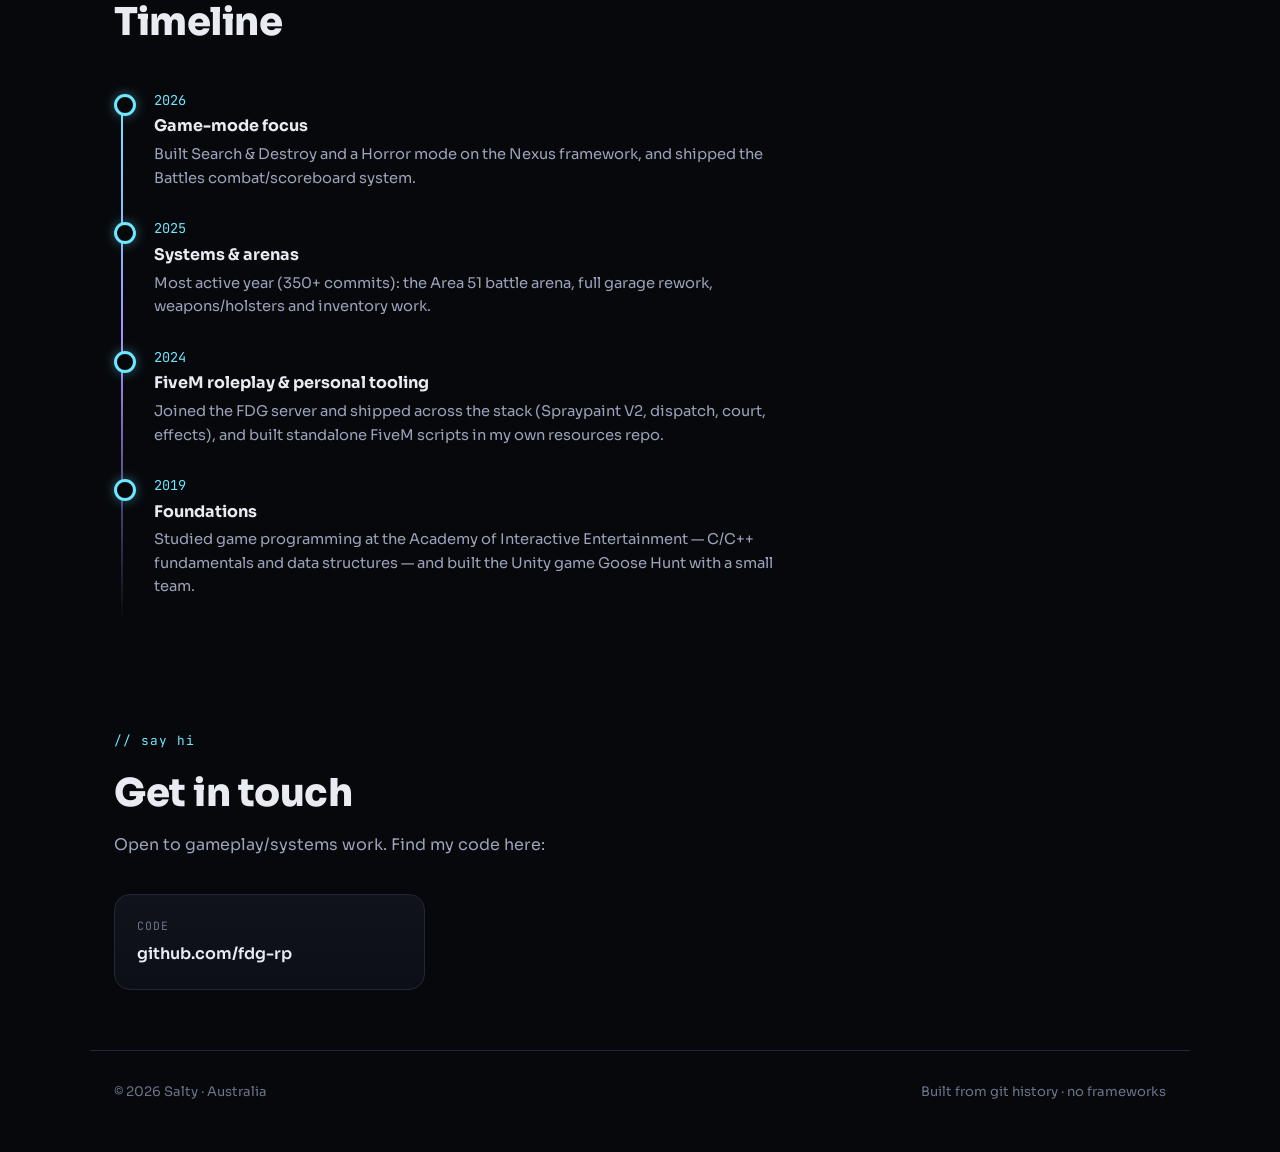
==== commit c80edc8b: "Group work by repository, add past projects" ====
--- a/index.html
+++ b/index.html
@@ -43,9 +43,9 @@
       <div class="section__head">
         <span class="section__kicker">// selected work</span>
         <h2 class="section__title">Things I've shipped</h2>
-        <p class="section__sub">Each entry is drawn from real commit history on a live FiveM roleplay server. Commit messages shown are verbatim.</p>
+        <p class="section__sub">Grouped by repository, with what I worked on in each. Everything is drawn from real commit history — the commit messages shown are verbatim.</p>
       </div>
-      <div class="grid" data-projects></div>
+      <div data-repos></div>
     </section>
 
     <!-- SKILLS -->
--- a/styles.css
+++ b/styles.css
@@ -102,6 +102,23 @@
 .stats b { display: block; font-size: clamp(1.4rem, 3vw, 2rem); font-weight: 800; color: var(--accent); letter-spacing: -.5px; }
 .stats span { color: var(--muted); font-size: .85rem; }
 
+/* --- repo group --- */
+.repo { margin-bottom: 56px; }
+.repo__head {
+  border-left: 3px solid var(--accent);
+  padding: 4px 0 18px 18px;
+  margin-bottom: 22px;
+}
+.repo__title-row { display: flex; align-items: baseline; justify-content: space-between; gap: 14px; flex-wrap: wrap; }
+.repo__name { font-size: 1.15rem; font-weight: 600; color: var(--text); transition: color .2s; }
+.repo__name:hover { color: var(--accent); }
+.repo__period { font-family: "JetBrains Mono", monospace; font-size: .8rem; color: var(--faint); white-space: nowrap; }
+.repo__role { color: var(--accent-2); font-weight: 600; font-size: .95rem; margin-top: 6px; }
+.repo__meta { color: var(--muted); font-weight: 400; }
+.repo__summary { color: var(--muted); font-size: .92rem; margin: 10px 0 14px; max-width: 760px; }
+.repo__langs { display: flex; flex-wrap: wrap; gap: 7px; }
+.chip--lang { background: rgba(110,231,255,.08); border-color: rgba(110,231,255,.25); color: var(--accent); }
+
 /* --- project grid --- */
 .grid { display: grid; grid-template-columns: repeat(2, 1fr); gap: 18px; }
 .card {
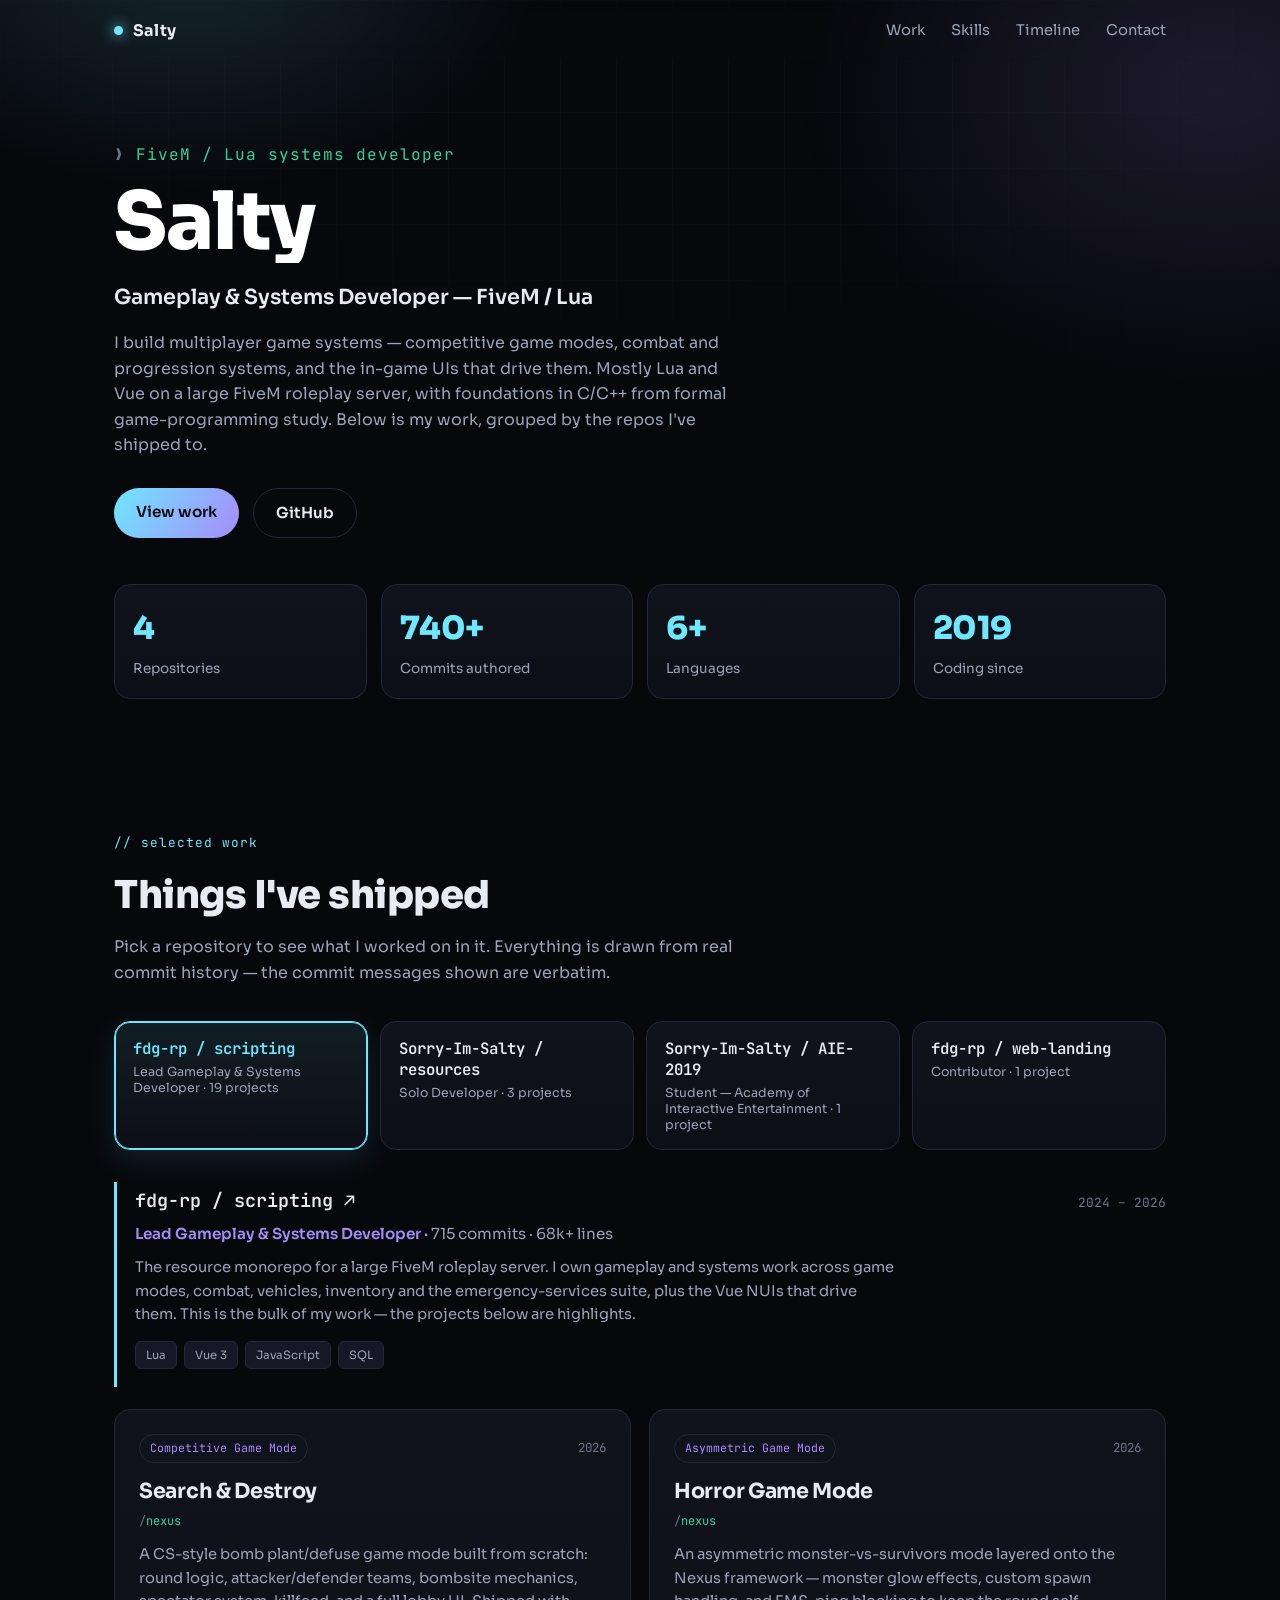
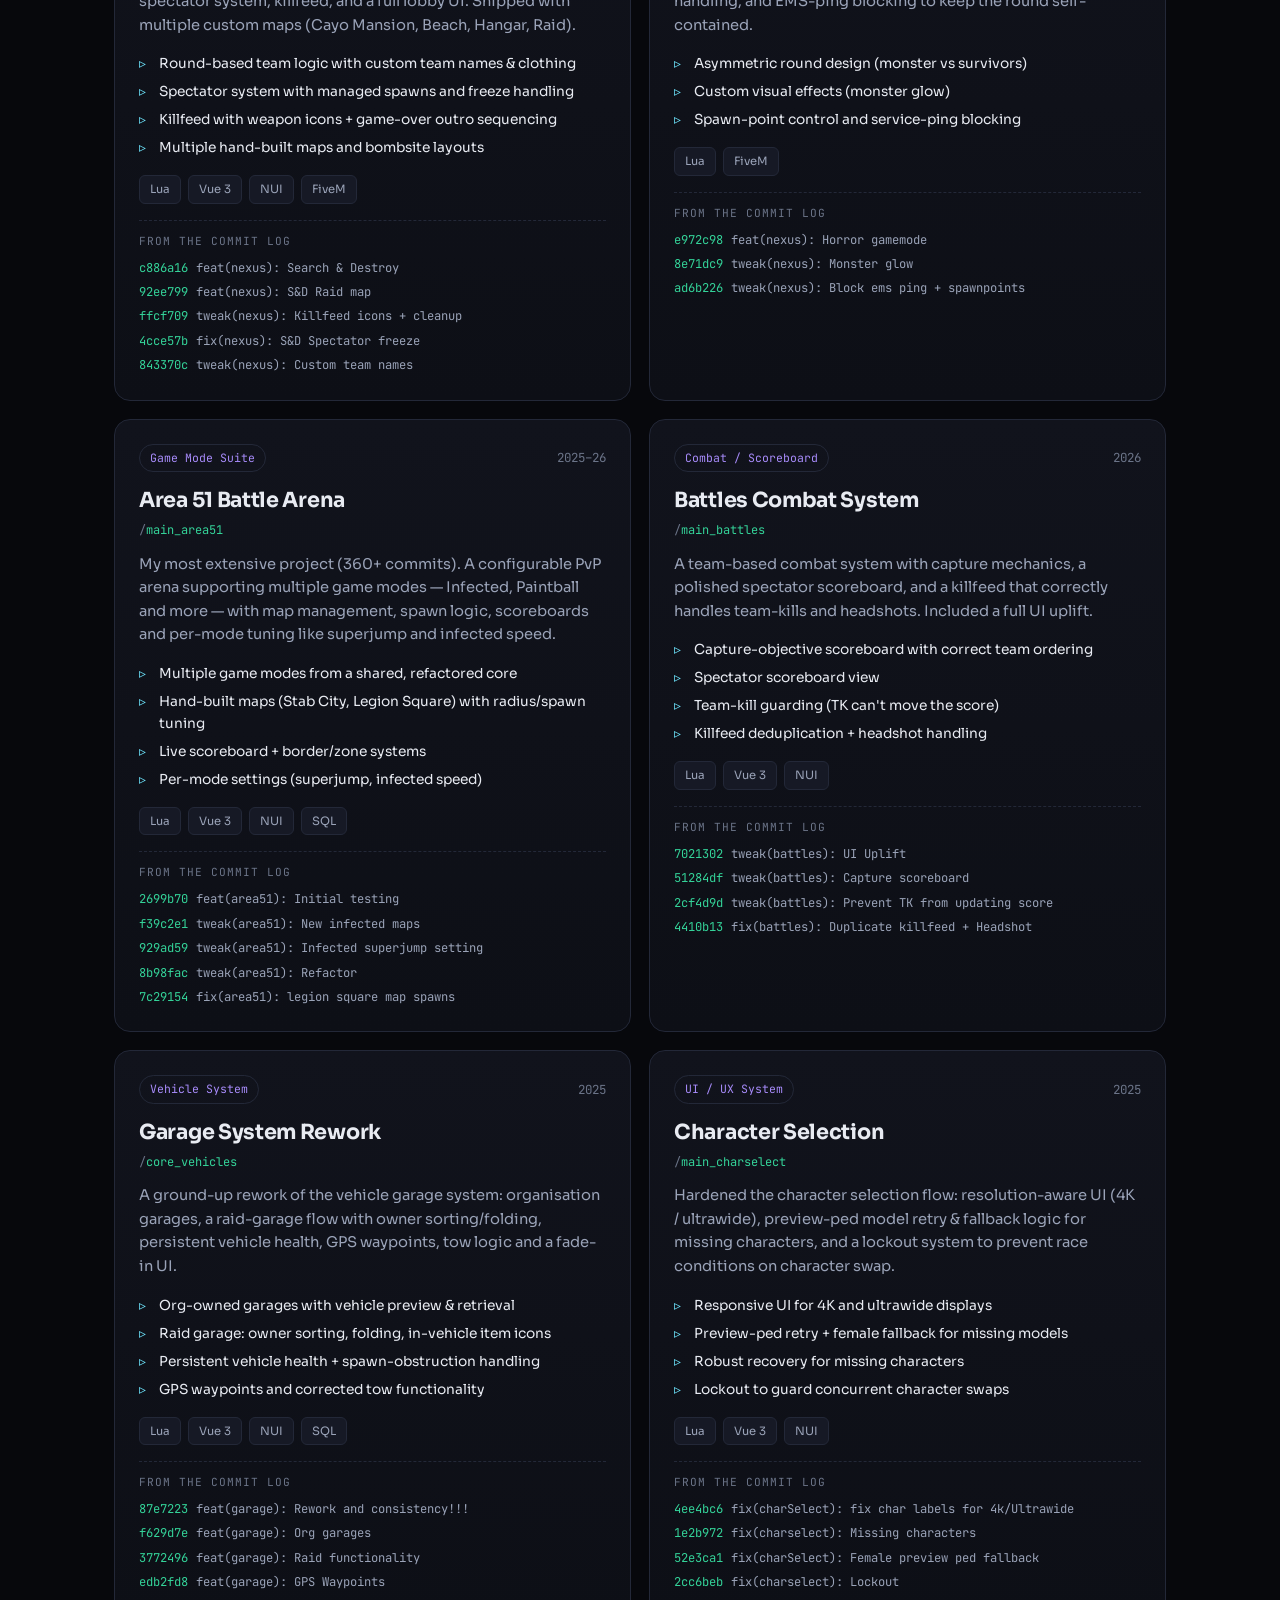
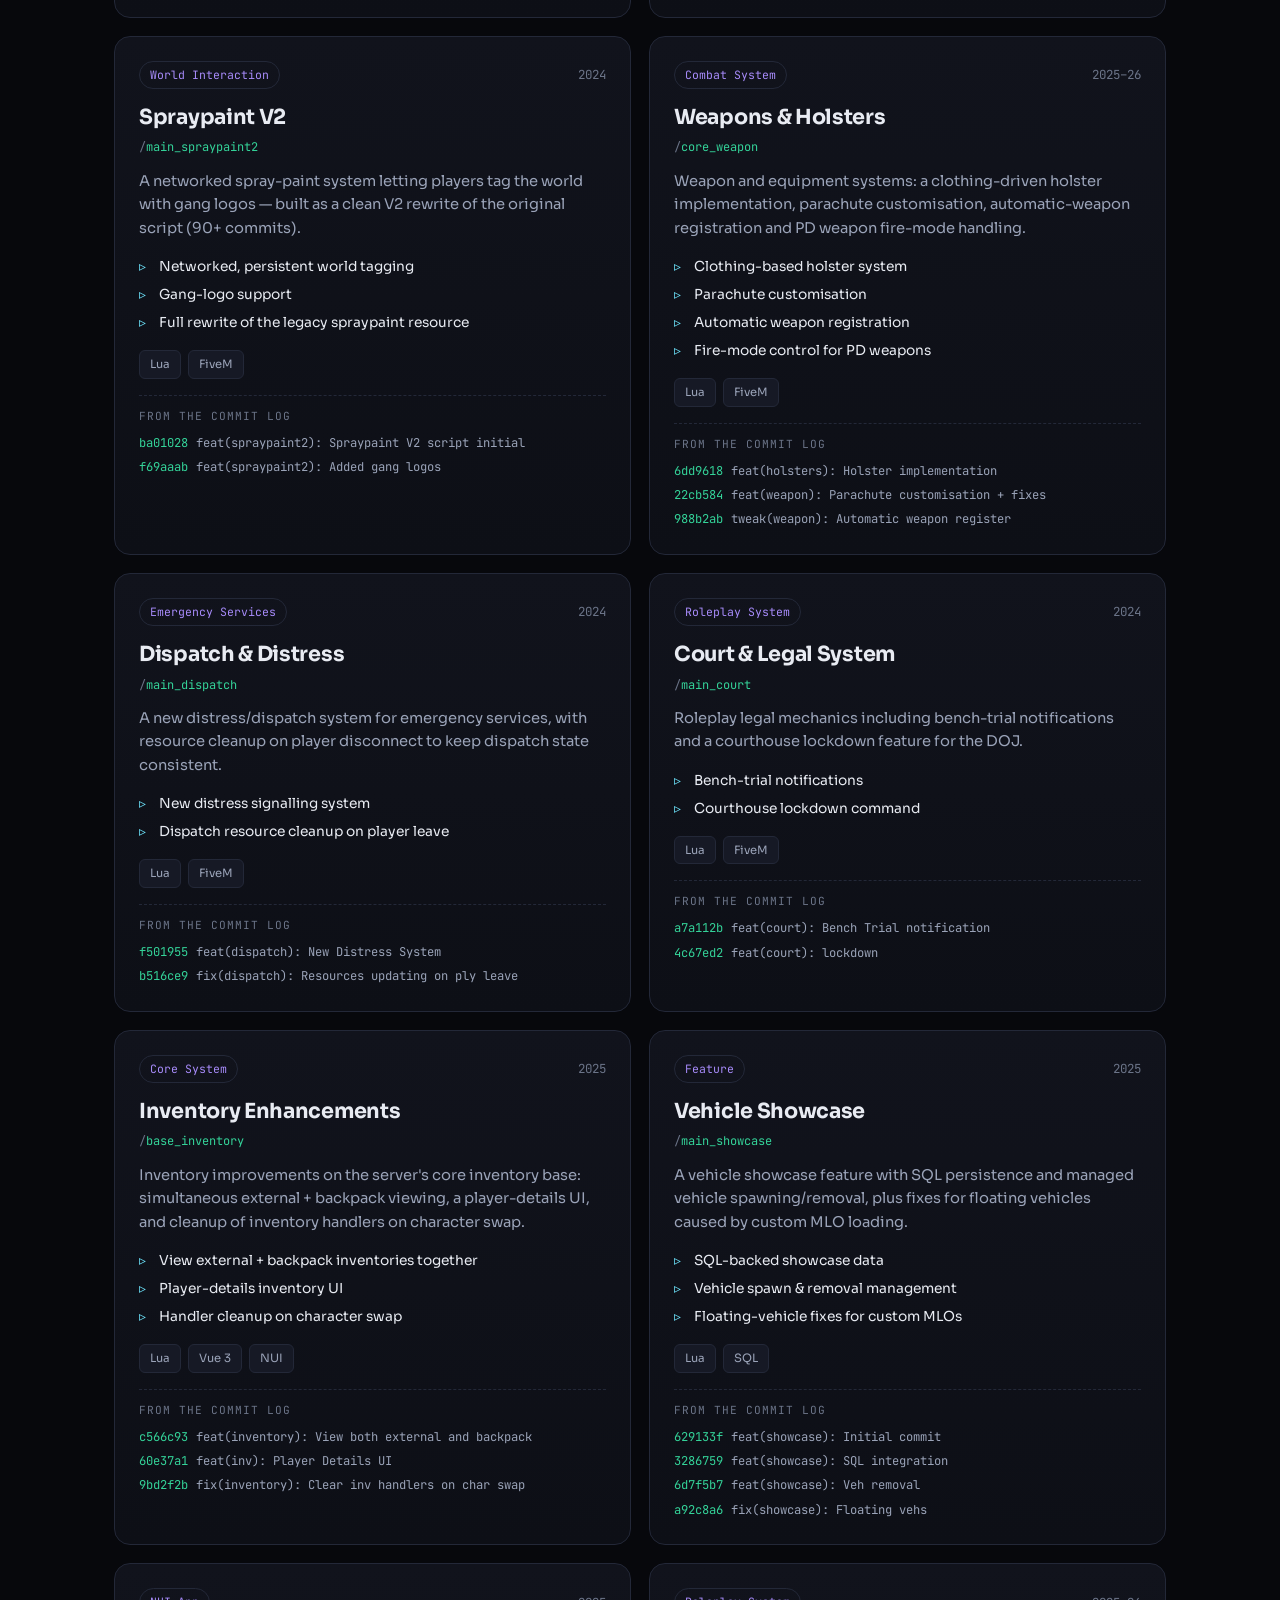
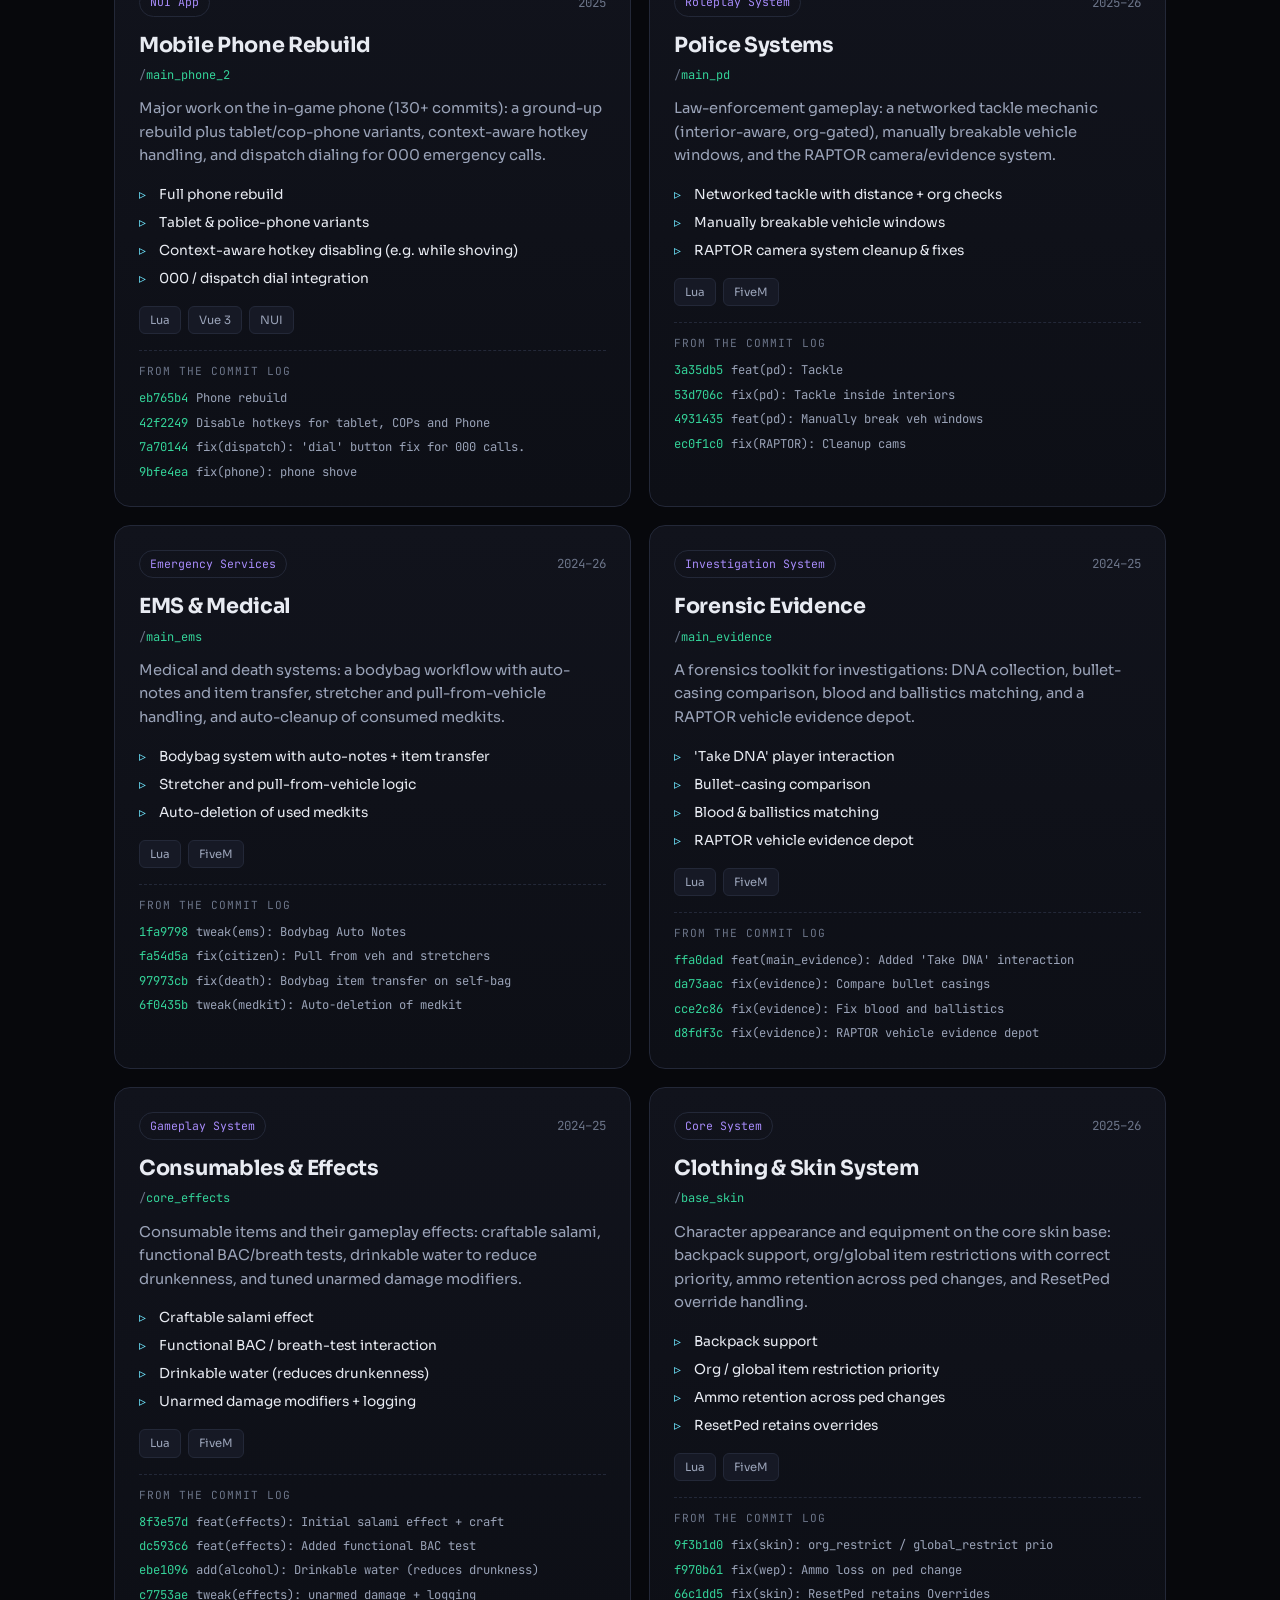
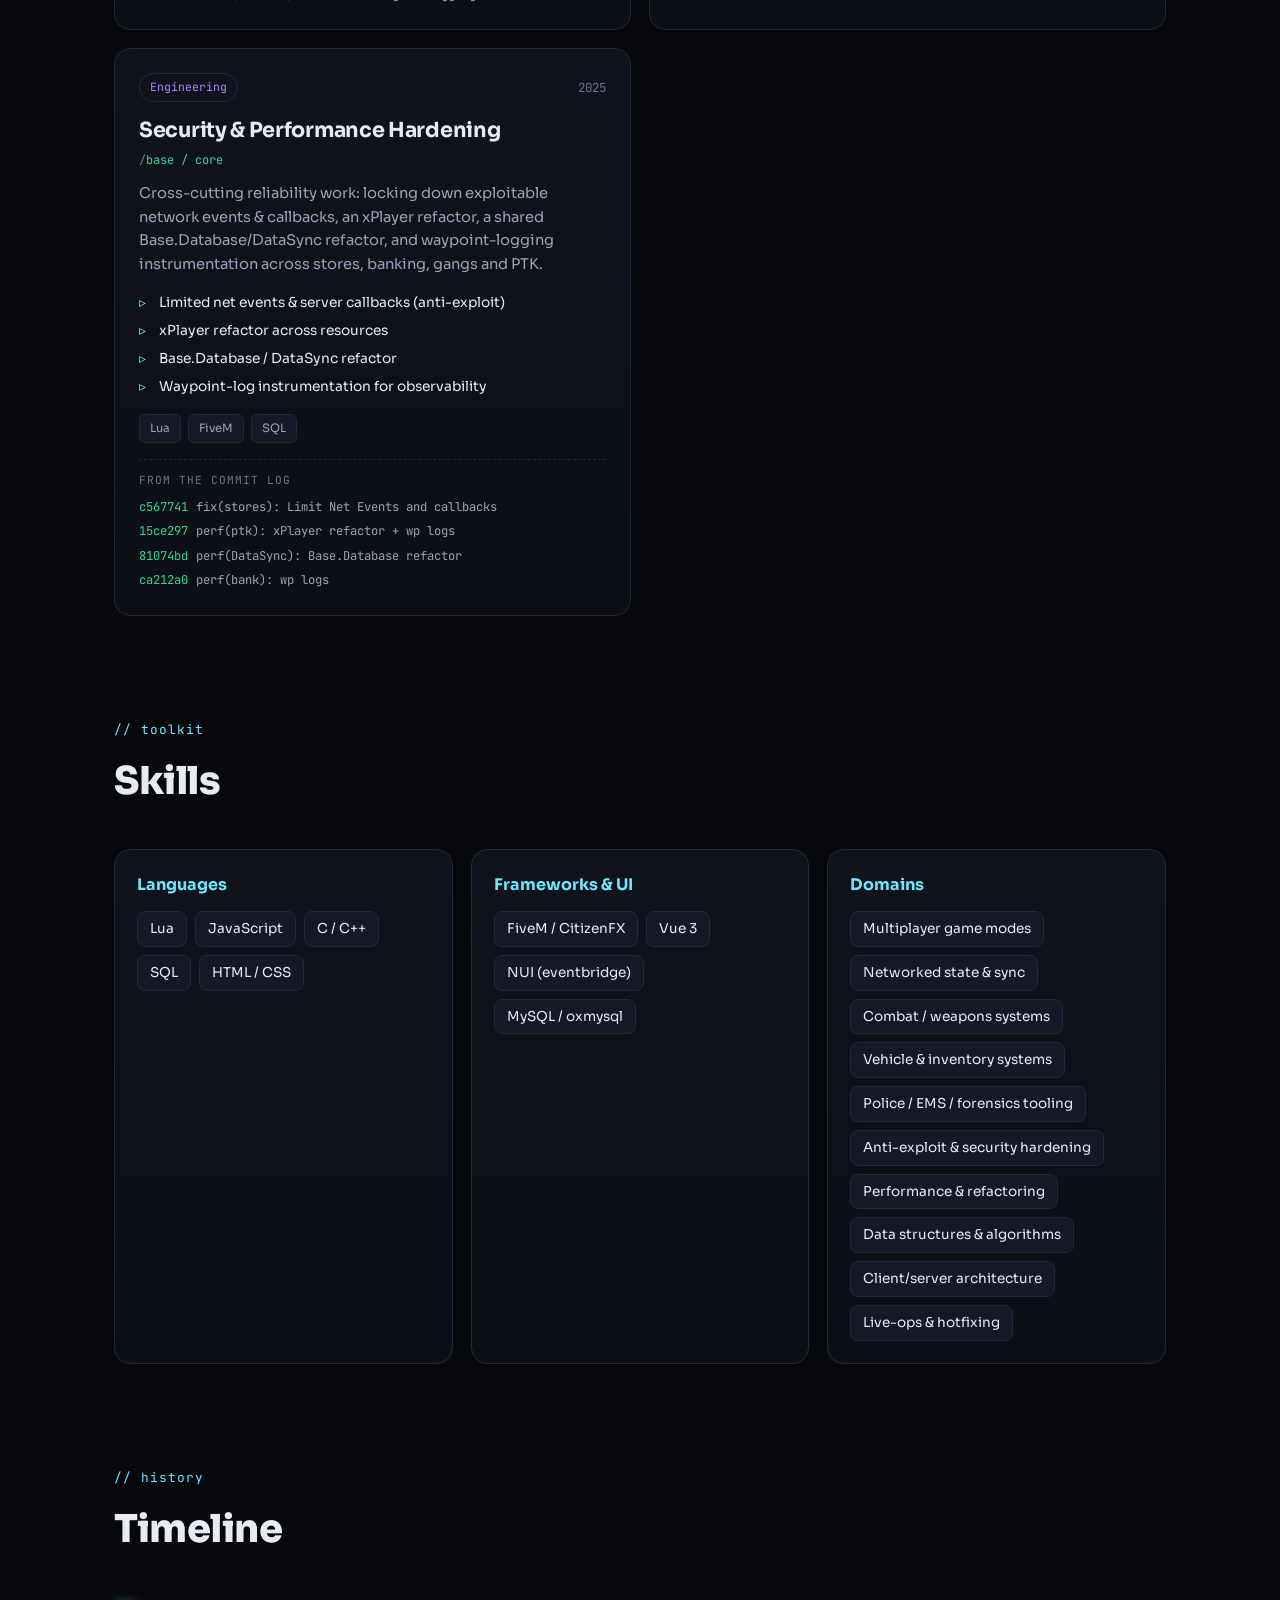
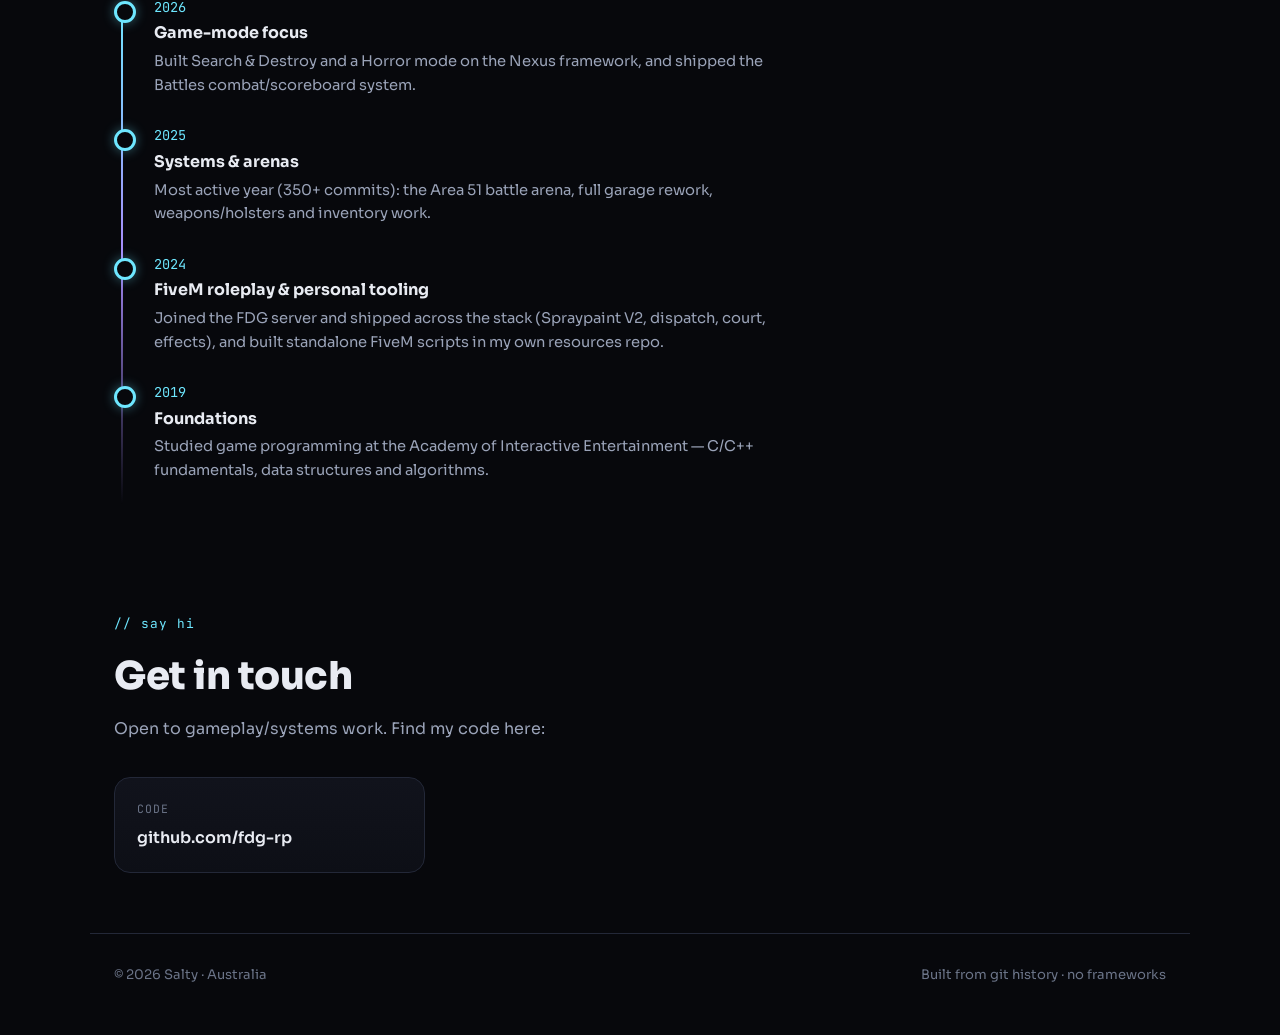
==== commit 3fbad136: "Repo tabs to reduce scrolling" ====
--- a/index.html
+++ b/index.html
@@ -43,9 +43,10 @@
       <div class="section__head">
         <span class="section__kicker">// selected work</span>
         <h2 class="section__title">Things I've shipped</h2>
-        <p class="section__sub">Grouped by repository, with what I worked on in each. Everything is drawn from real commit history — the commit messages shown are verbatim.</p>
+        <p class="section__sub">Pick a repository to see what I worked on in it. Everything is drawn from real commit history — the commit messages shown are verbatim.</p>
       </div>
-      <div data-repos></div>
+      <div class="repo-tabs" data-repo-tabs></div>
+      <div data-repo-panel></div>
     </section>
 
     <!-- SKILLS -->
--- a/styles.css
+++ b/styles.css
@@ -102,6 +102,36 @@
 .stats b { display: block; font-size: clamp(1.4rem, 3vw, 2rem); font-weight: 800; color: var(--accent); letter-spacing: -.5px; }
 .stats span { color: var(--muted); font-size: .85rem; }
 
+/* --- repo tabs --- */
+.repo-tabs {
+  display: grid;
+  grid-template-columns: repeat(auto-fit, minmax(220px, 1fr));
+  gap: 12px;
+  margin-bottom: 32px;
+}
+.repo-tab {
+  text-align: left;
+  cursor: pointer;
+  font-family: inherit;
+  background: linear-gradient(180deg, var(--panel), var(--bg-soft));
+  border: 1px solid var(--line);
+  border-radius: var(--radius);
+  padding: 16px 18px;
+  display: flex;
+  flex-direction: column;
+  gap: 5px;
+  transition: transform .15s, border-color .2s, box-shadow .2s, background .2s;
+}
+.repo-tab:hover { transform: translateY(-2px); border-color: rgba(110,231,255,.4); }
+.repo-tab__name { font-size: .98rem; font-weight: 600; color: var(--text); }
+.repo-tab__sub { font-size: .78rem; color: var(--muted); }
+.repo-tab.active {
+  border-color: var(--accent);
+  background: linear-gradient(180deg, rgba(110,231,255,.10), var(--bg-soft));
+  box-shadow: 0 0 0 1px var(--accent) inset, 0 10px 30px rgba(110,231,255,.12);
+}
+.repo-tab.active .repo-tab__name { color: var(--accent); }
+
 /* --- repo group --- */
 .repo { margin-bottom: 56px; }
 .repo__head {
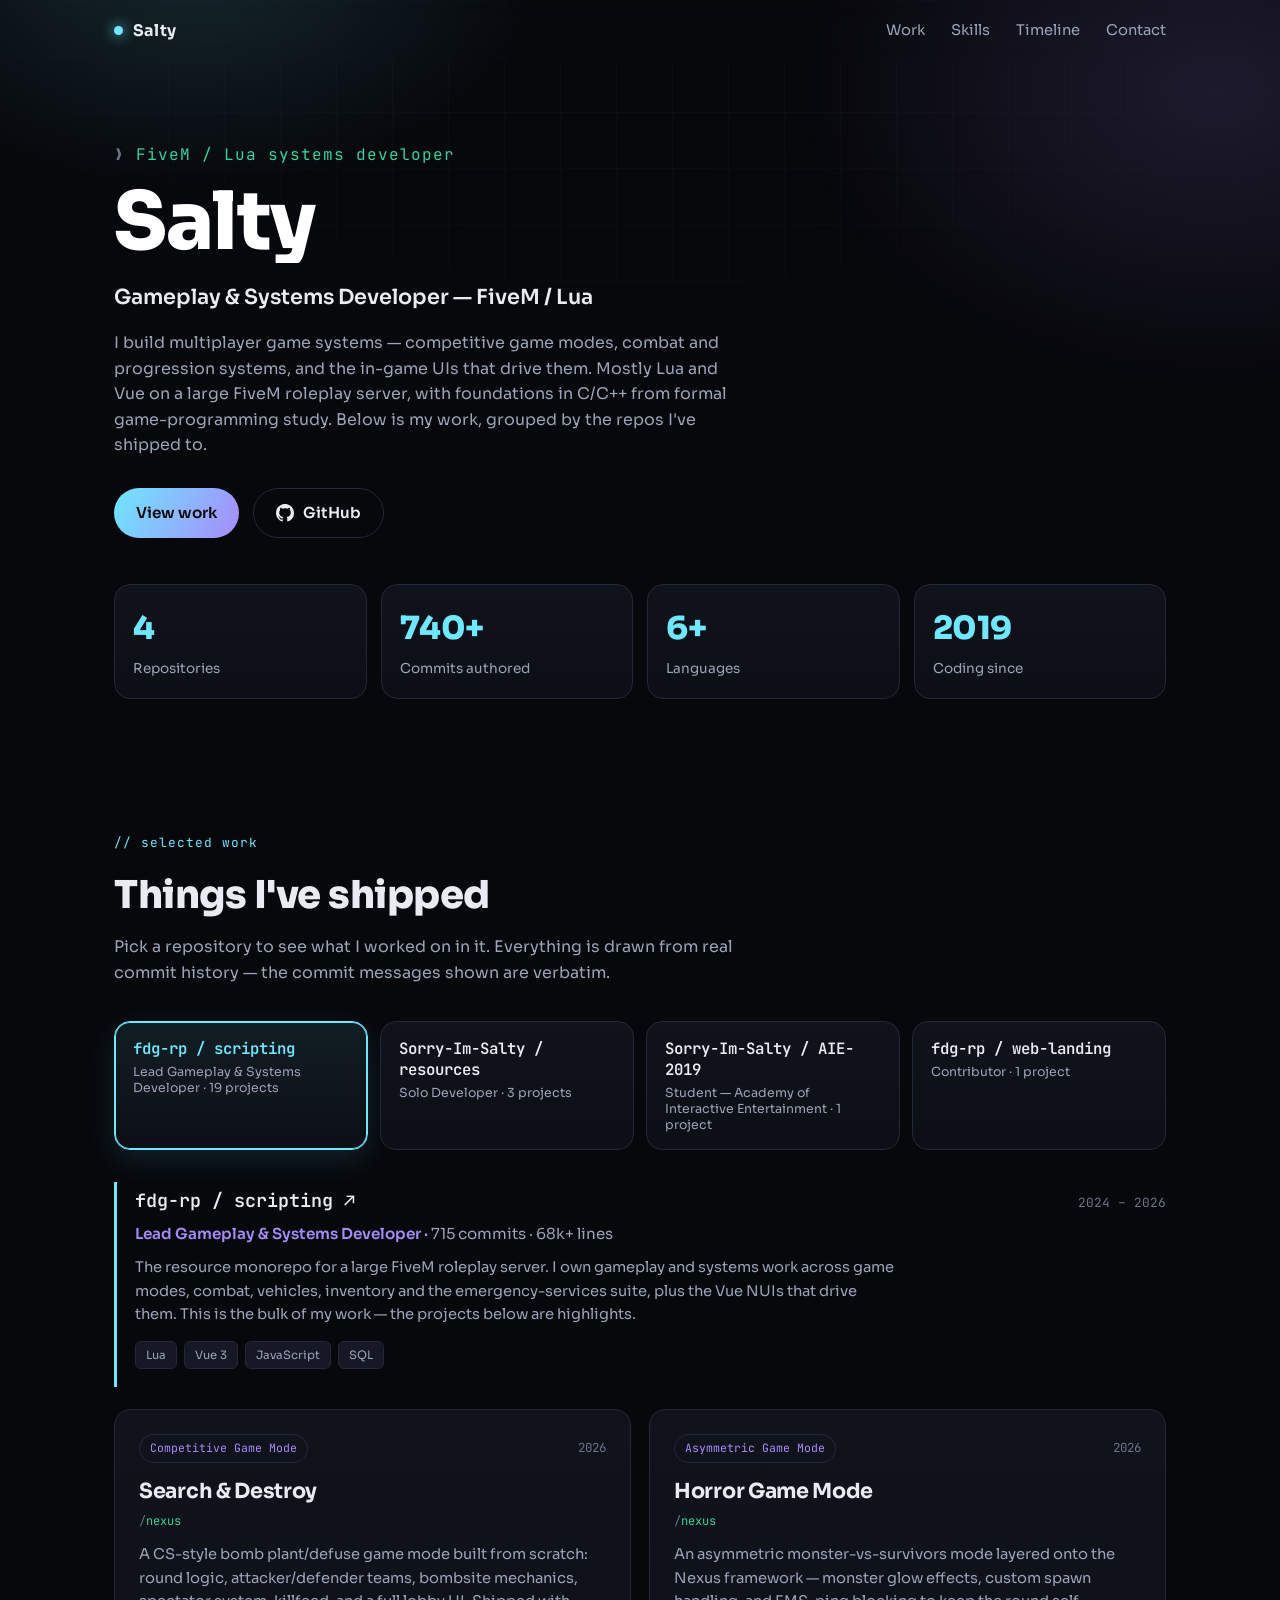
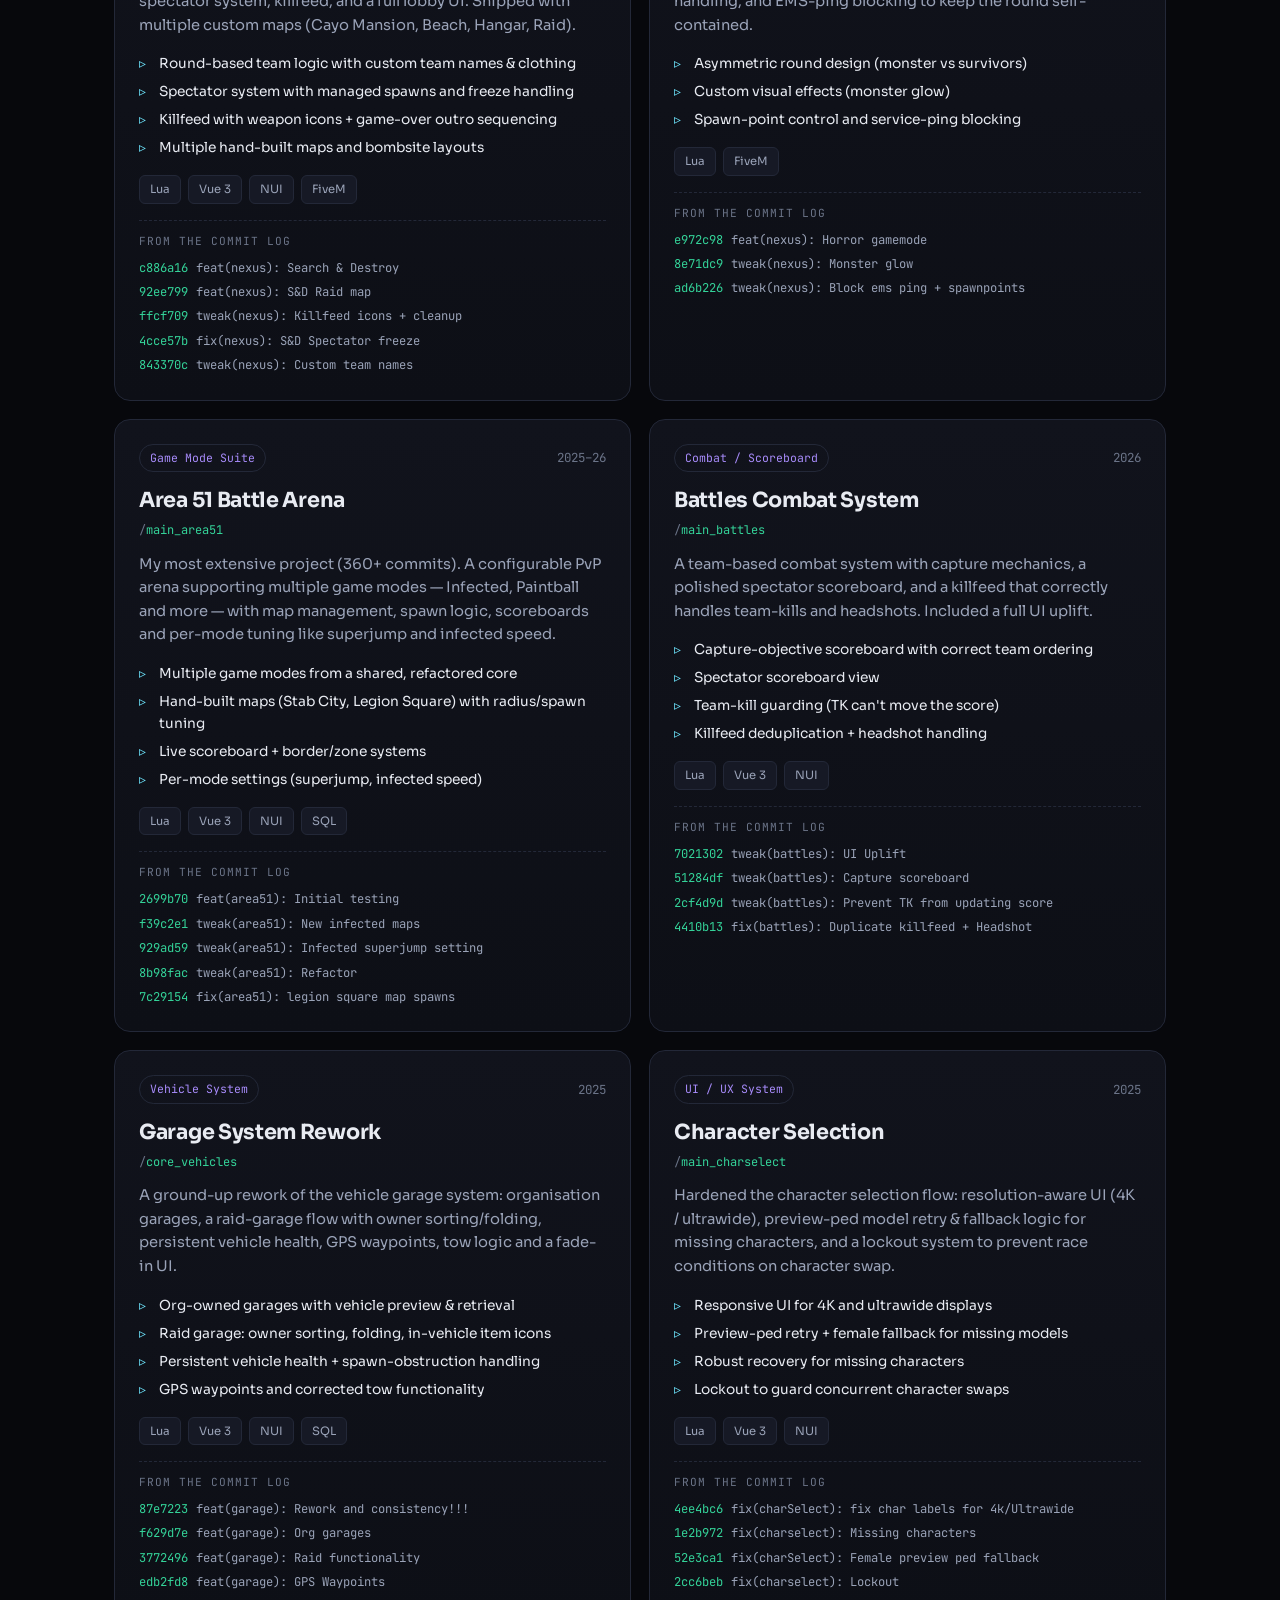
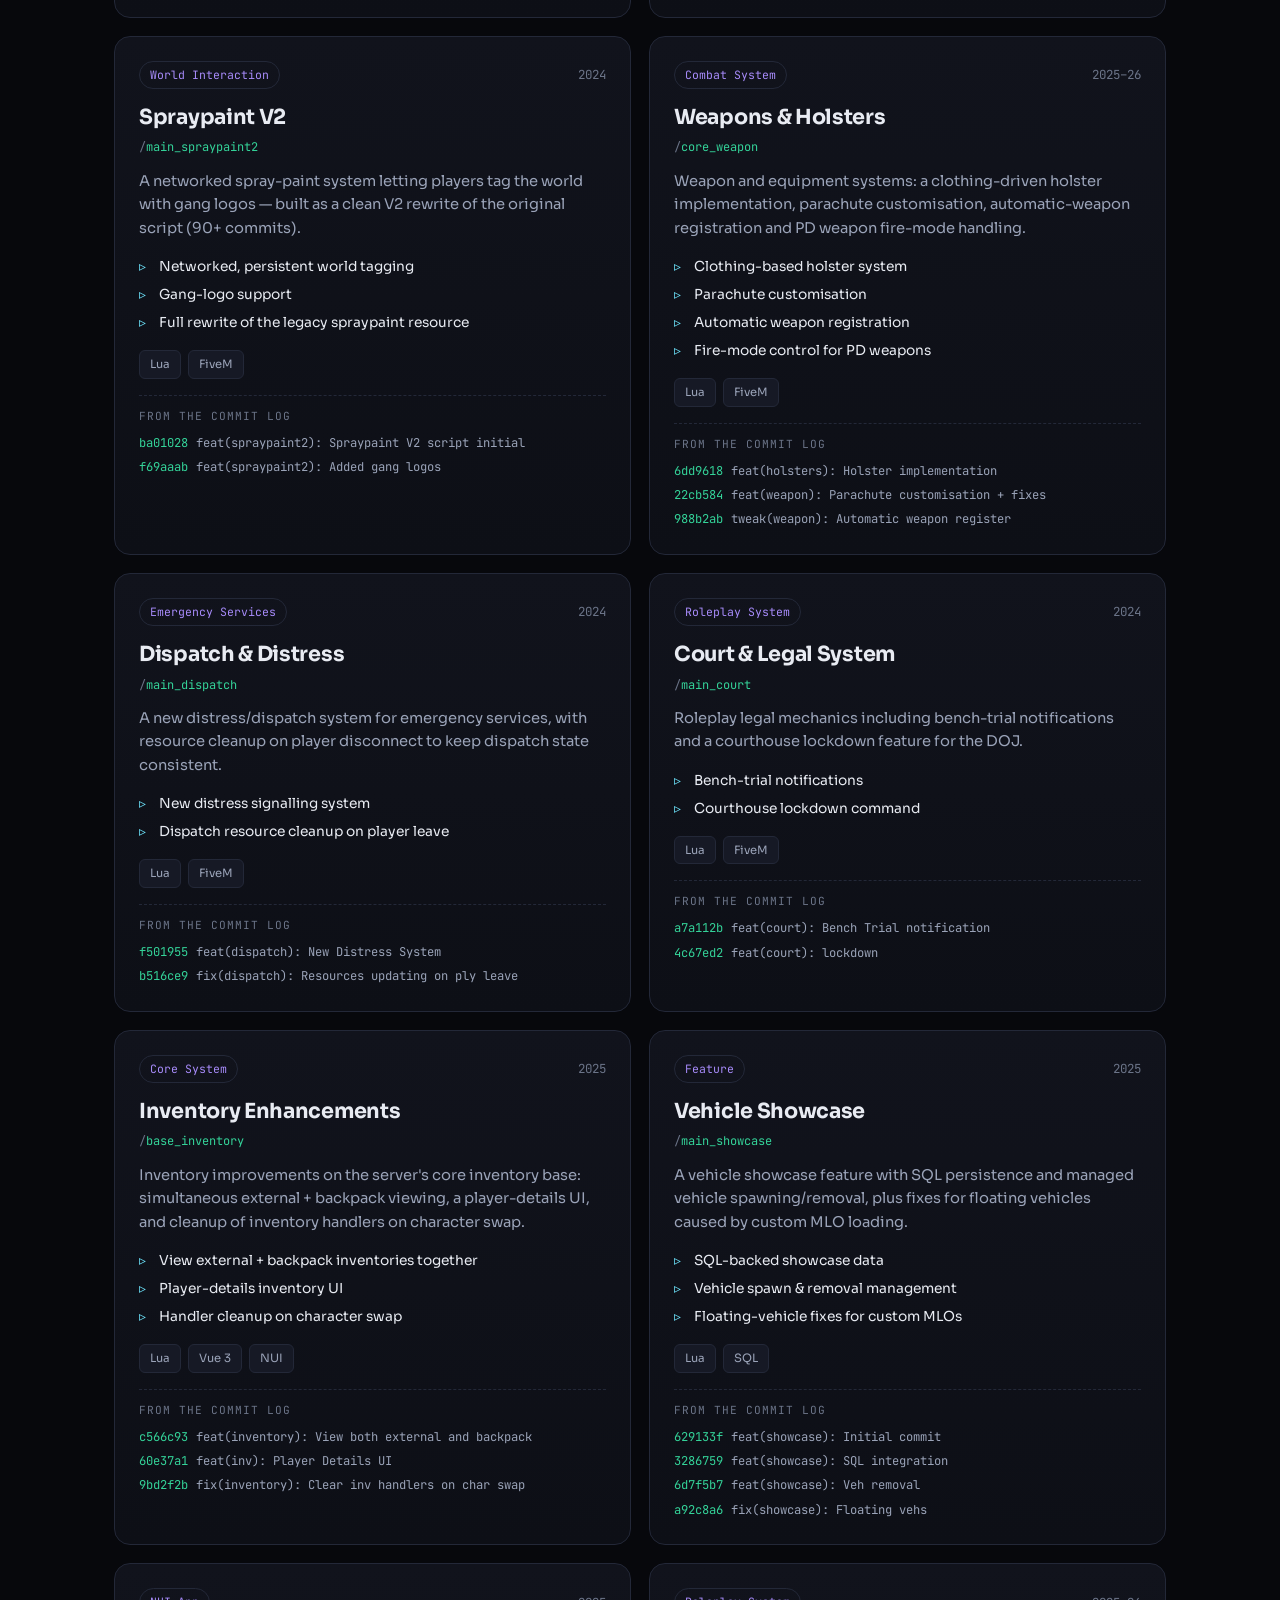
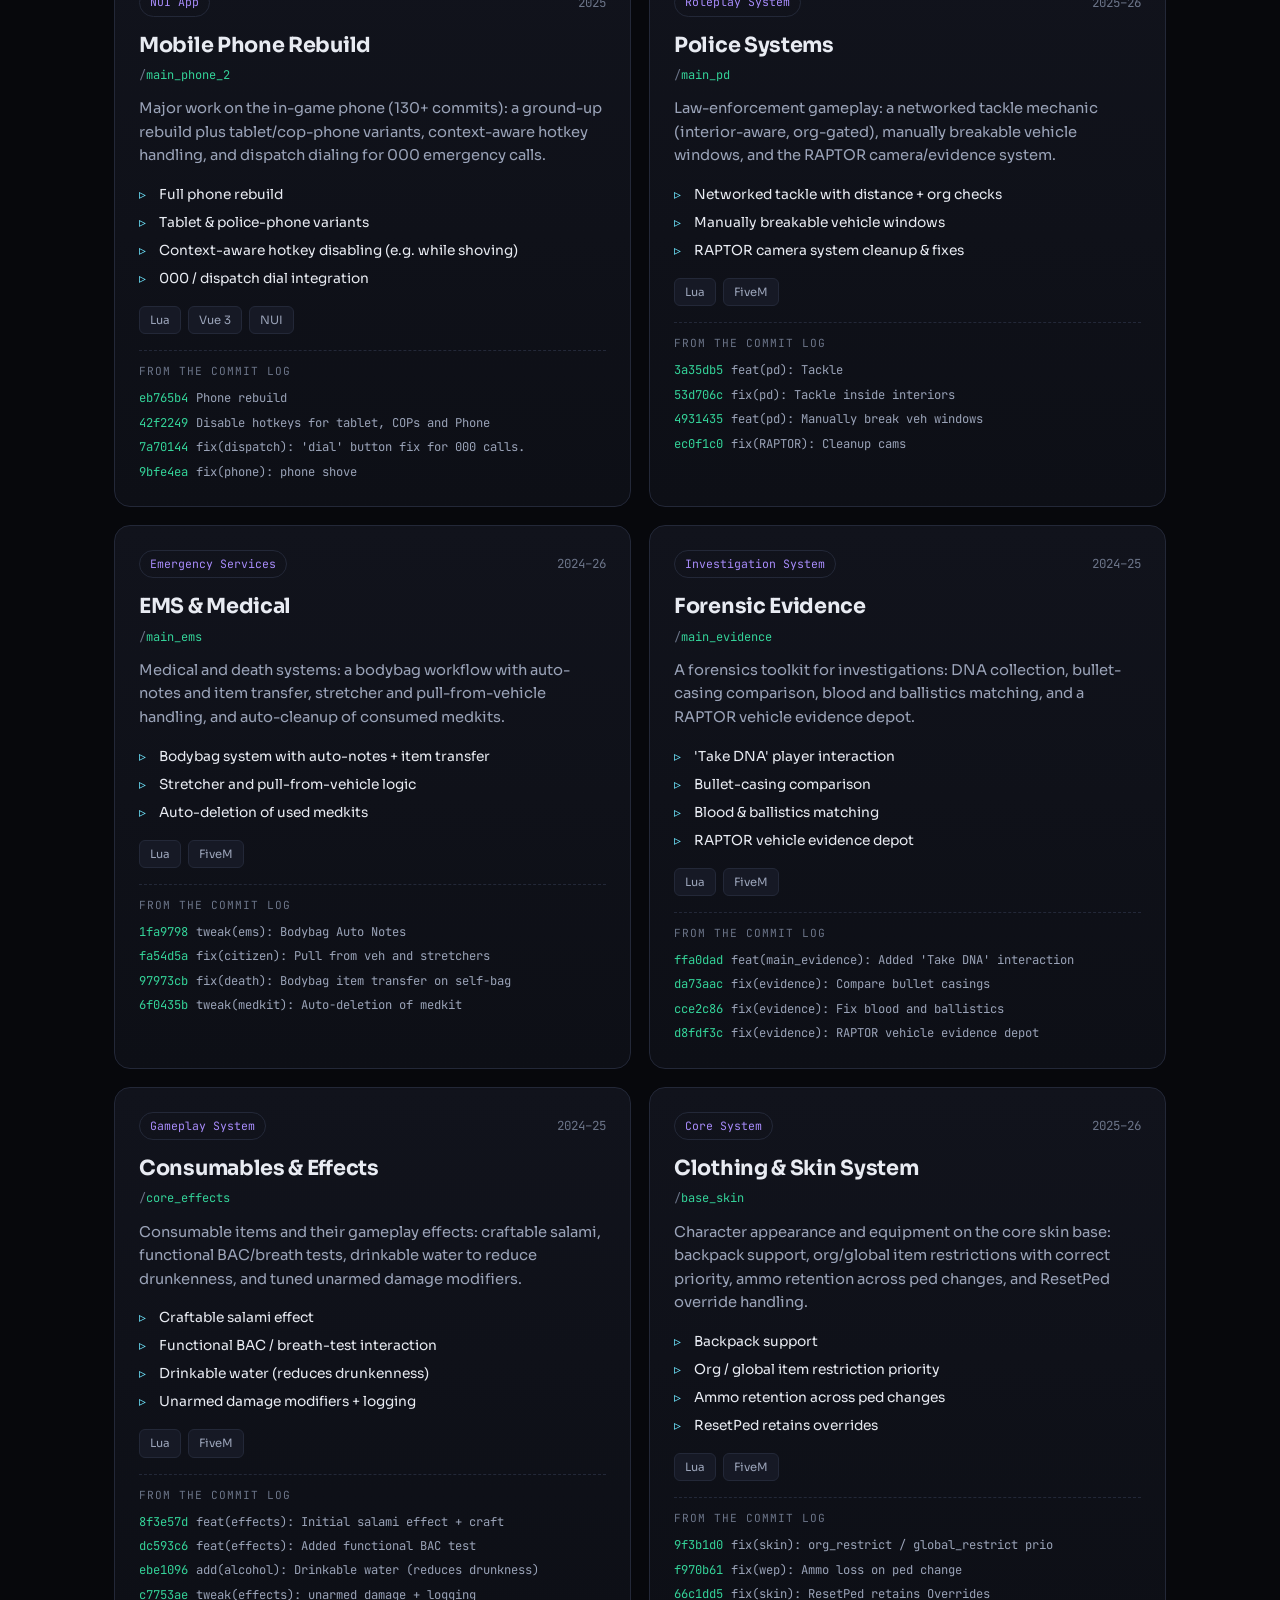
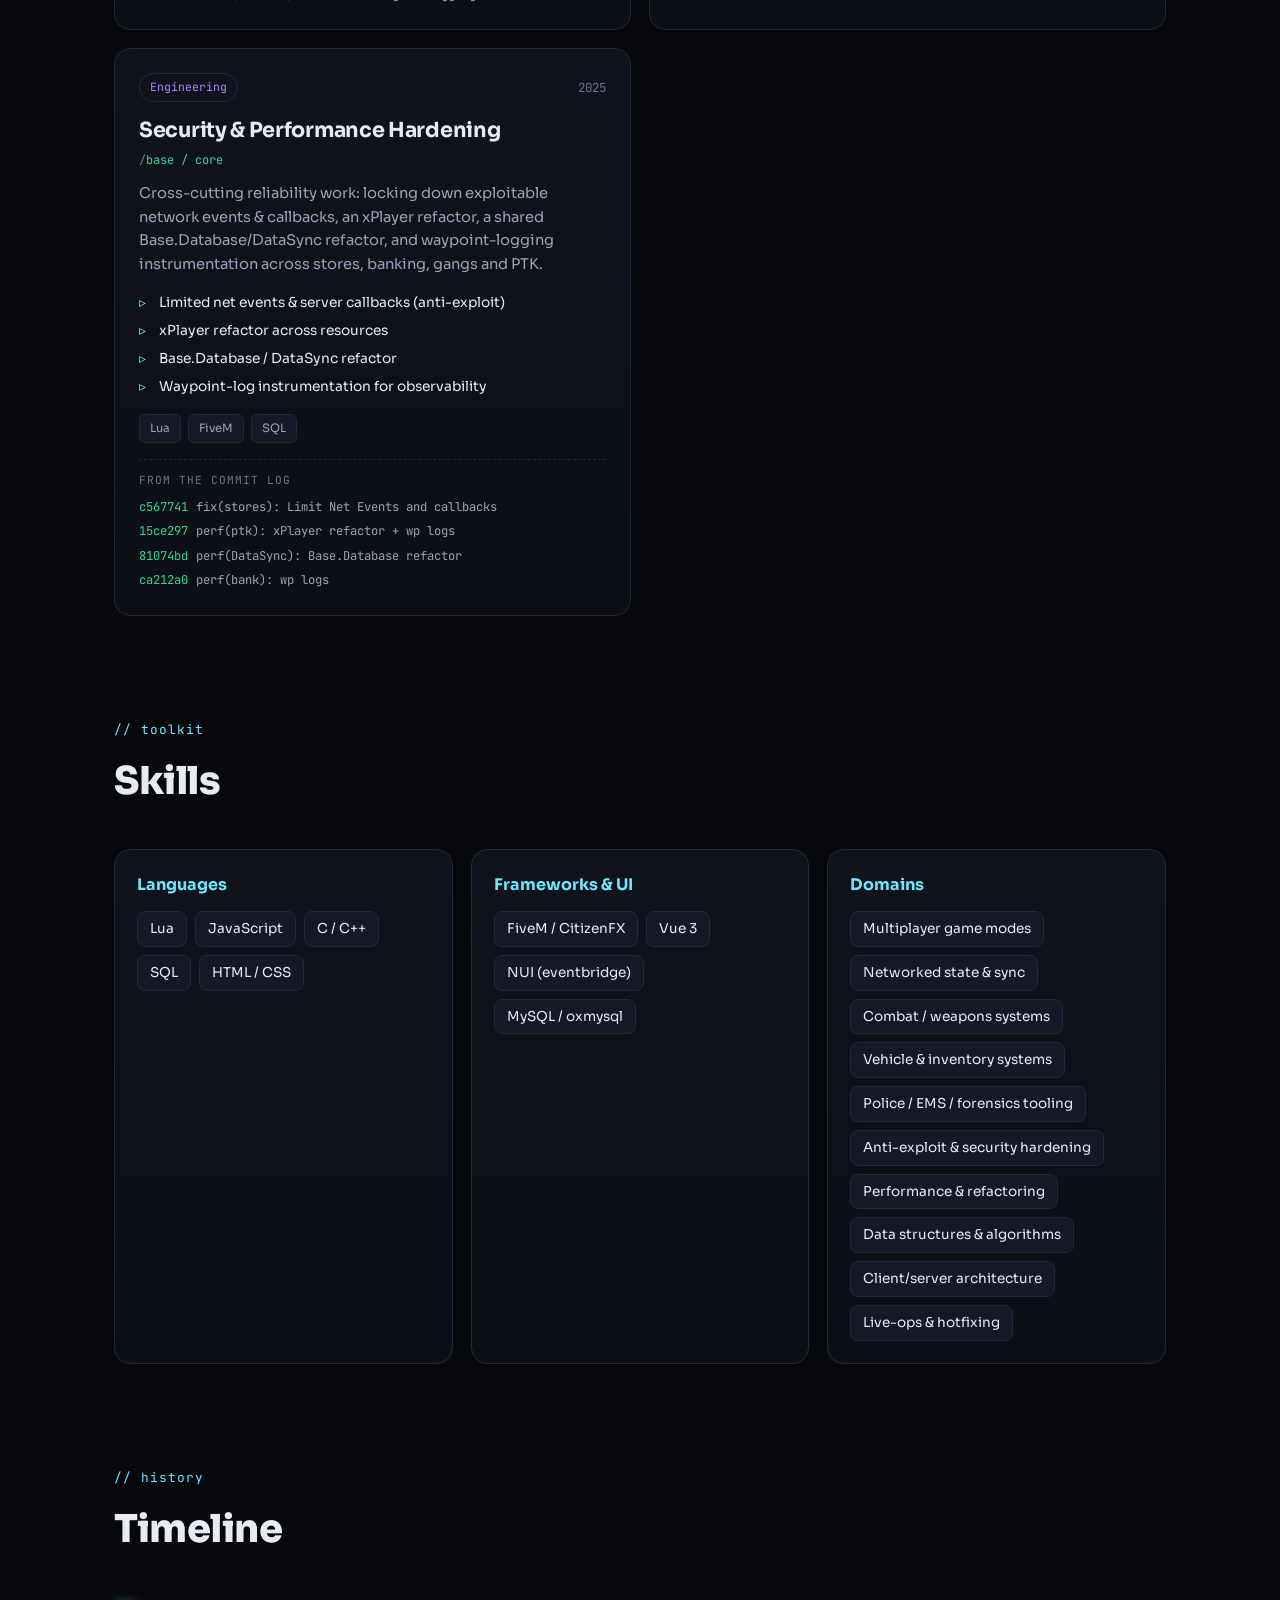
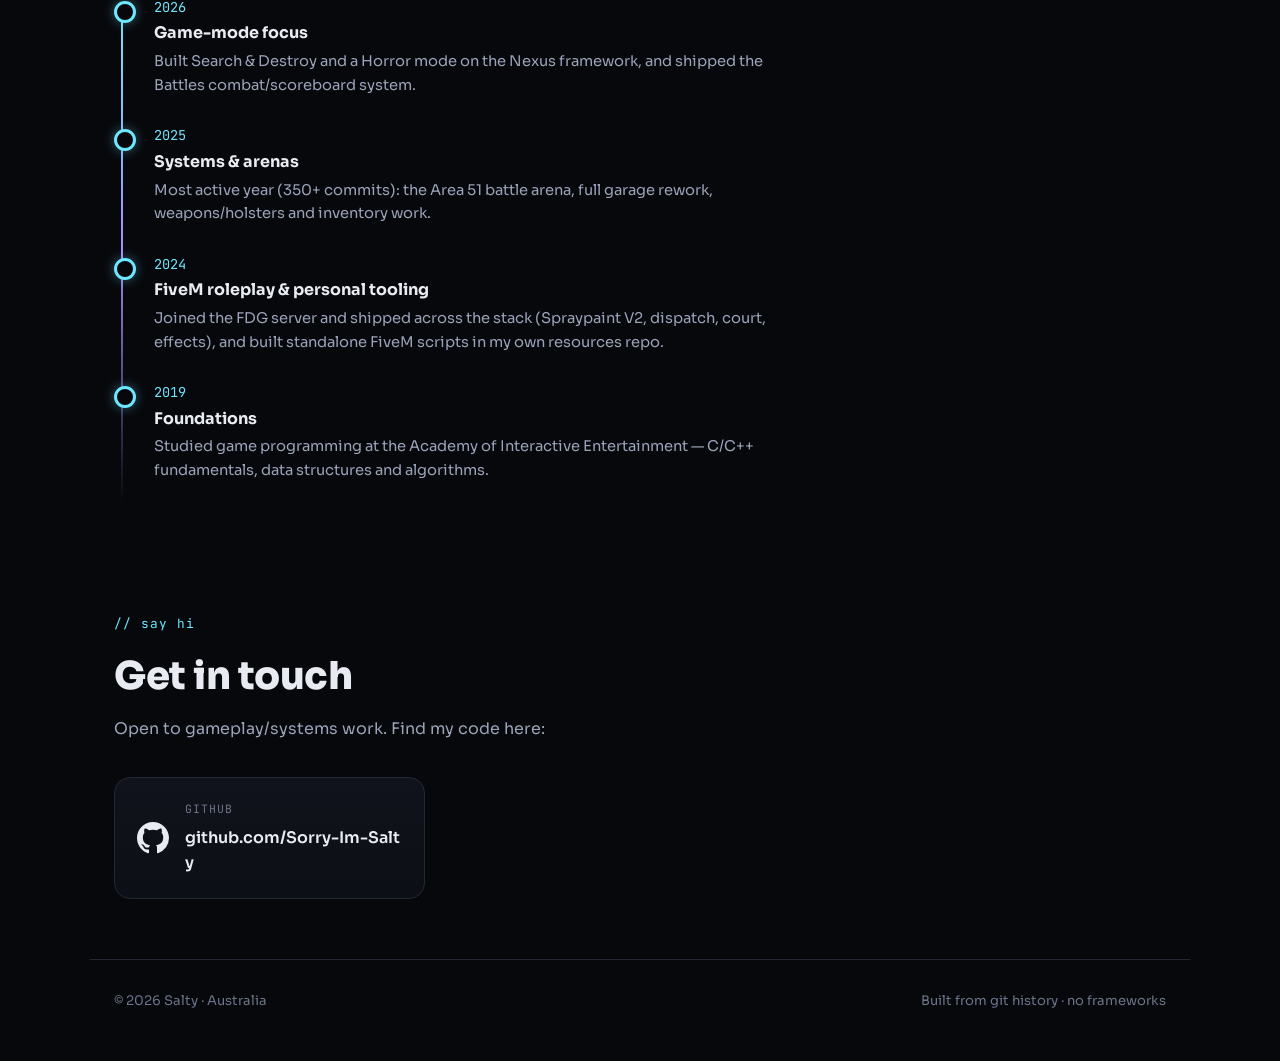
==== commit b700ff4a: "Point GitHub button to profile, add GitHub logo" ====
--- a/index.html
+++ b/index.html
@@ -33,7 +33,10 @@
       <p class="hero__blurb" data-blurb></p>
       <div class="hero__cta">
         <a class="btn btn--primary" href="#work">View work</a>
-        <a class="btn btn--ghost" data-github target="_blank" rel="noopener">GitHub</a>
+        <a class="btn btn--ghost" data-github target="_blank" rel="noopener">
+          <svg class="gh-icon" viewBox="0 0 16 16" width="18" height="18" aria-hidden="true" fill="currentColor"><path d="M8 0C3.58 0 0 3.58 0 8c0 3.54 2.29 6.53 5.47 7.59.4.07.55-.17.55-.38 0-.19-.01-.82-.01-1.49-2.01.37-2.53-.49-2.69-.94-.09-.23-.48-.94-.82-1.13-.28-.15-.68-.52-.01-.53.63-.01 1.08.58 1.23.82.72 1.21 1.87.87 2.33.66.07-.52.28-.87.51-1.07-1.78-.2-3.64-.89-3.64-3.95 0-.87.31-1.59.82-2.15-.08-.2-.36-1.02.08-2.12 0 0 .67-.21 2.2.82a7.6 7.6 0 0 1 2-.27c.68 0 1.36.09 2 .27 1.53-1.04 2.2-.82 2.2-.82.44 1.1.16 1.92.08 2.12.51.56.82 1.27.82 2.15 0 3.07-1.87 3.75-3.65 3.95.29.25.54.73.54 1.48 0 1.07-.01 1.93-.01 2.2 0 .21.15.46.55.38A8.013 8.013 0 0 0 16 8c0-4.42-3.58-8-8-8z"/></svg>
+          GitHub
+        </a>
       </div>
       <ul class="stats" data-stats></ul>
     </section>
@@ -75,9 +78,12 @@
         <p class="section__sub">Open to gameplay/systems work. Find my code here:</p>
       </div>
       <div class="contact">
-        <a class="contact__card" data-github target="_blank" rel="noopener">
-          <span class="contact__label">Code</span>
-          <span class="contact__value">github.com/fdg-rp</span>
+        <a class="contact__card contact__card--gh" data-github target="_blank" rel="noopener">
+          <svg class="gh-icon gh-icon--lg" viewBox="0 0 16 16" width="32" height="32" aria-hidden="true" fill="currentColor"><path d="M8 0C3.58 0 0 3.58 0 8c0 3.54 2.29 6.53 5.47 7.59.4.07.55-.17.55-.38 0-.19-.01-.82-.01-1.49-2.01.37-2.53-.49-2.69-.94-.09-.23-.48-.94-.82-1.13-.28-.15-.68-.52-.01-.53.63-.01 1.08.58 1.23.82.72 1.21 1.87.87 2.33.66.07-.52.28-.87.51-1.07-1.78-.2-3.64-.89-3.64-3.95 0-.87.31-1.59.82-2.15-.08-.2-.36-1.02.08-2.12 0 0 .67-.21 2.2.82a7.6 7.6 0 0 1 2-.27c.68 0 1.36.09 2 .27 1.53-1.04 2.2-.82 2.2-.82.44 1.1.16 1.92.08 2.12.51.56.82 1.27.82 2.15 0 3.07-1.87 3.75-3.65 3.95.29.25.54.73.54 1.48 0 1.07-.01 1.93-.01 2.2 0 .21.15.46.55.38A8.013 8.013 0 0 0 16 8c0-4.42-3.58-8-8-8z"/></svg>
+          <span>
+            <span class="contact__label">GitHub</span>
+            <span class="contact__value" data-github-label></span>
+          </span>
         </a>
       </div>
     </section>
--- a/styles.css
+++ b/styles.css
@@ -87,7 +87,8 @@
 .hero__blurb { max-width: 620px; color: var(--muted); margin: 16px 0 0; }
 .hero__cta { display: flex; gap: 14px; margin: 30px 0 0; flex-wrap: wrap; }
 
-.btn { padding: 12px 22px; border-radius: 999px; font-weight: 600; font-size: .95rem; transition: transform .15s, box-shadow .2s, background .2s; }
+.btn { display: inline-flex; align-items: center; gap: 9px; padding: 12px 22px; border-radius: 999px; font-weight: 600; font-size: .95rem; transition: transform .15s, box-shadow .2s, background .2s; }
+.gh-icon { display: block; }
 .btn--primary { background: linear-gradient(120deg, var(--accent), var(--accent-2)); color: #07080c; }
 .btn--primary:hover { transform: translateY(-2px); box-shadow: 0 10px 30px rgba(110,231,255,.25); }
 .btn--ghost { border: 1px solid var(--line); color: var(--text); }
@@ -204,6 +205,9 @@
 .contact { display: grid; grid-template-columns: repeat(2, 1fr); gap: 18px; max-width: 640px; }
 .contact__card { background: linear-gradient(180deg, var(--panel), var(--bg-soft)); border: 1px solid var(--line); border-radius: var(--radius); padding: 22px; transition: transform .15s, border-color .2s; }
 .contact__card:hover { transform: translateY(-3px); border-color: var(--accent); }
+.contact__card--gh { display: flex; align-items: center; gap: 16px; }
+.contact__card--gh .gh-icon--lg { color: var(--text); flex-shrink: 0; transition: color .2s; }
+.contact__card--gh:hover .gh-icon--lg { color: var(--accent); }
 .contact__label { display: block; font-family: "JetBrains Mono", monospace; font-size: .72rem; color: var(--faint); text-transform: uppercase; letter-spacing: 1px; margin-bottom: 6px; }
 .contact__value { font-weight: 600; word-break: break-all; }
 
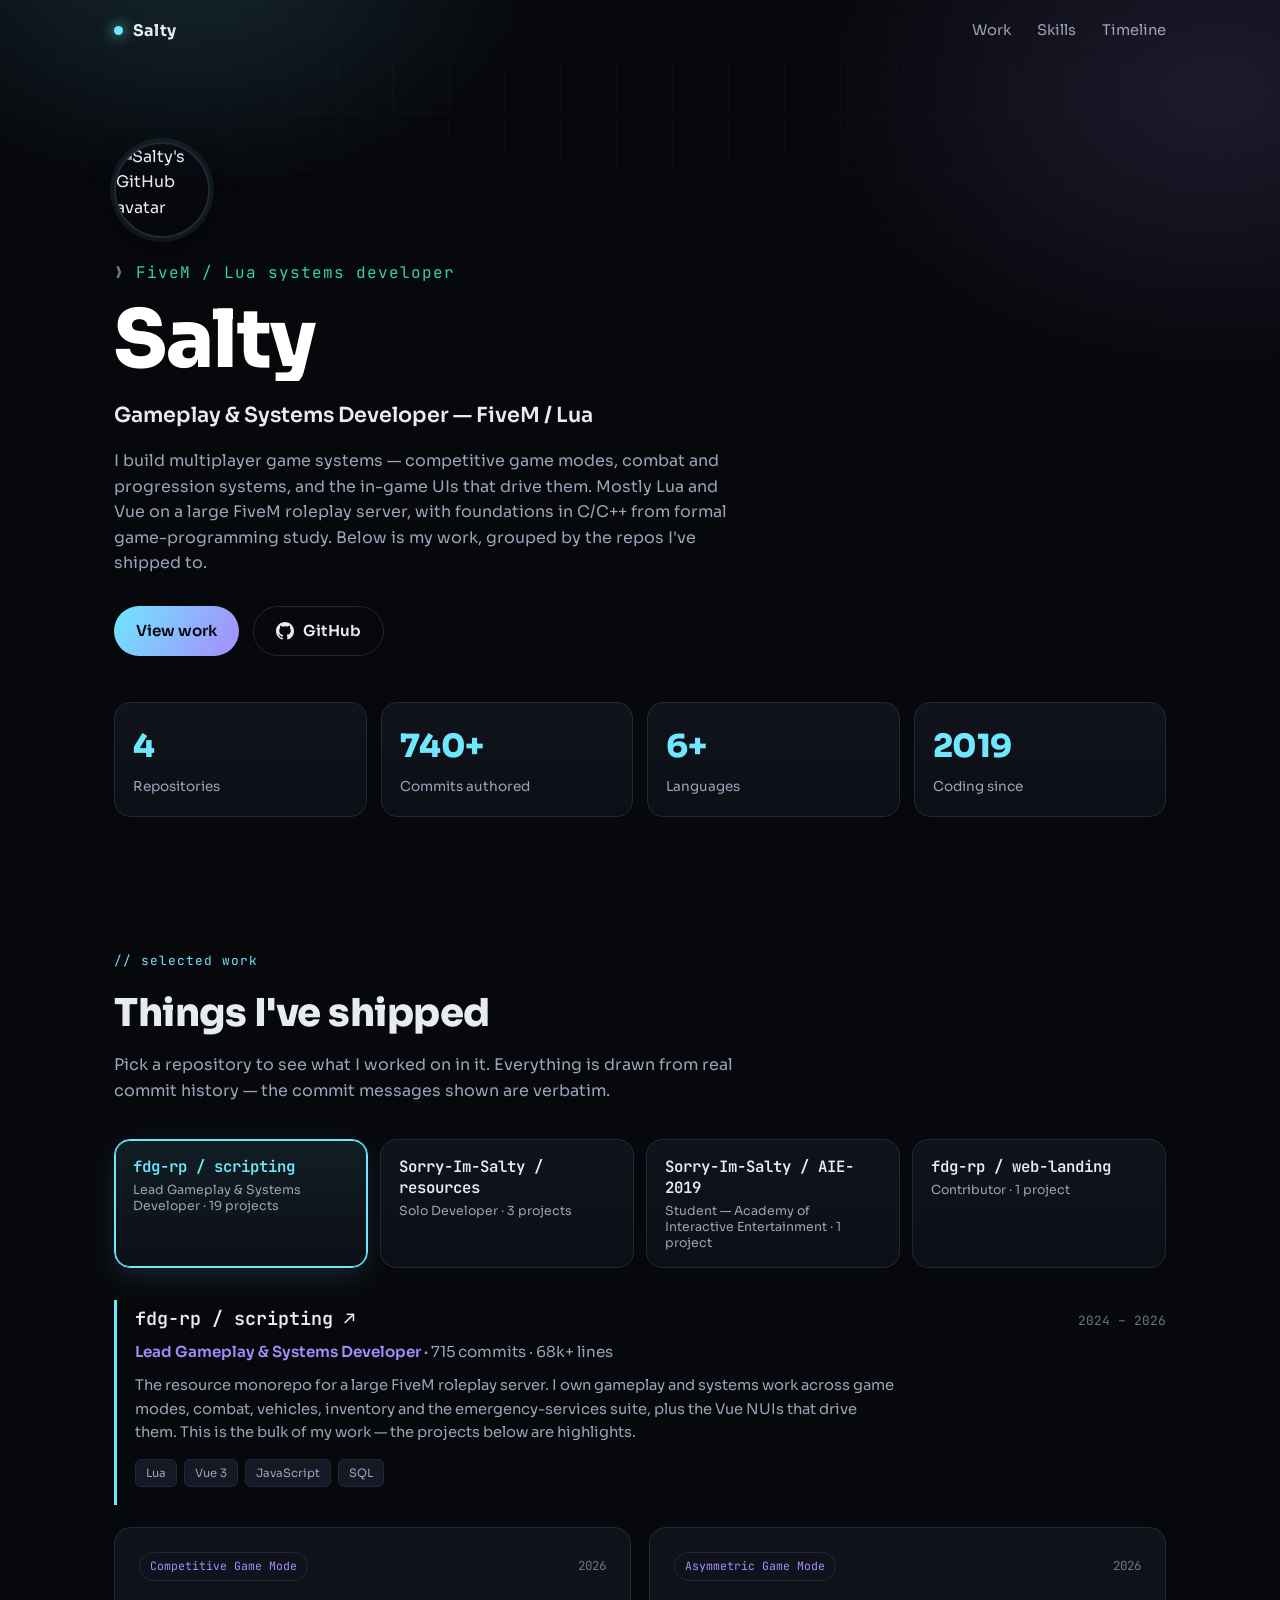
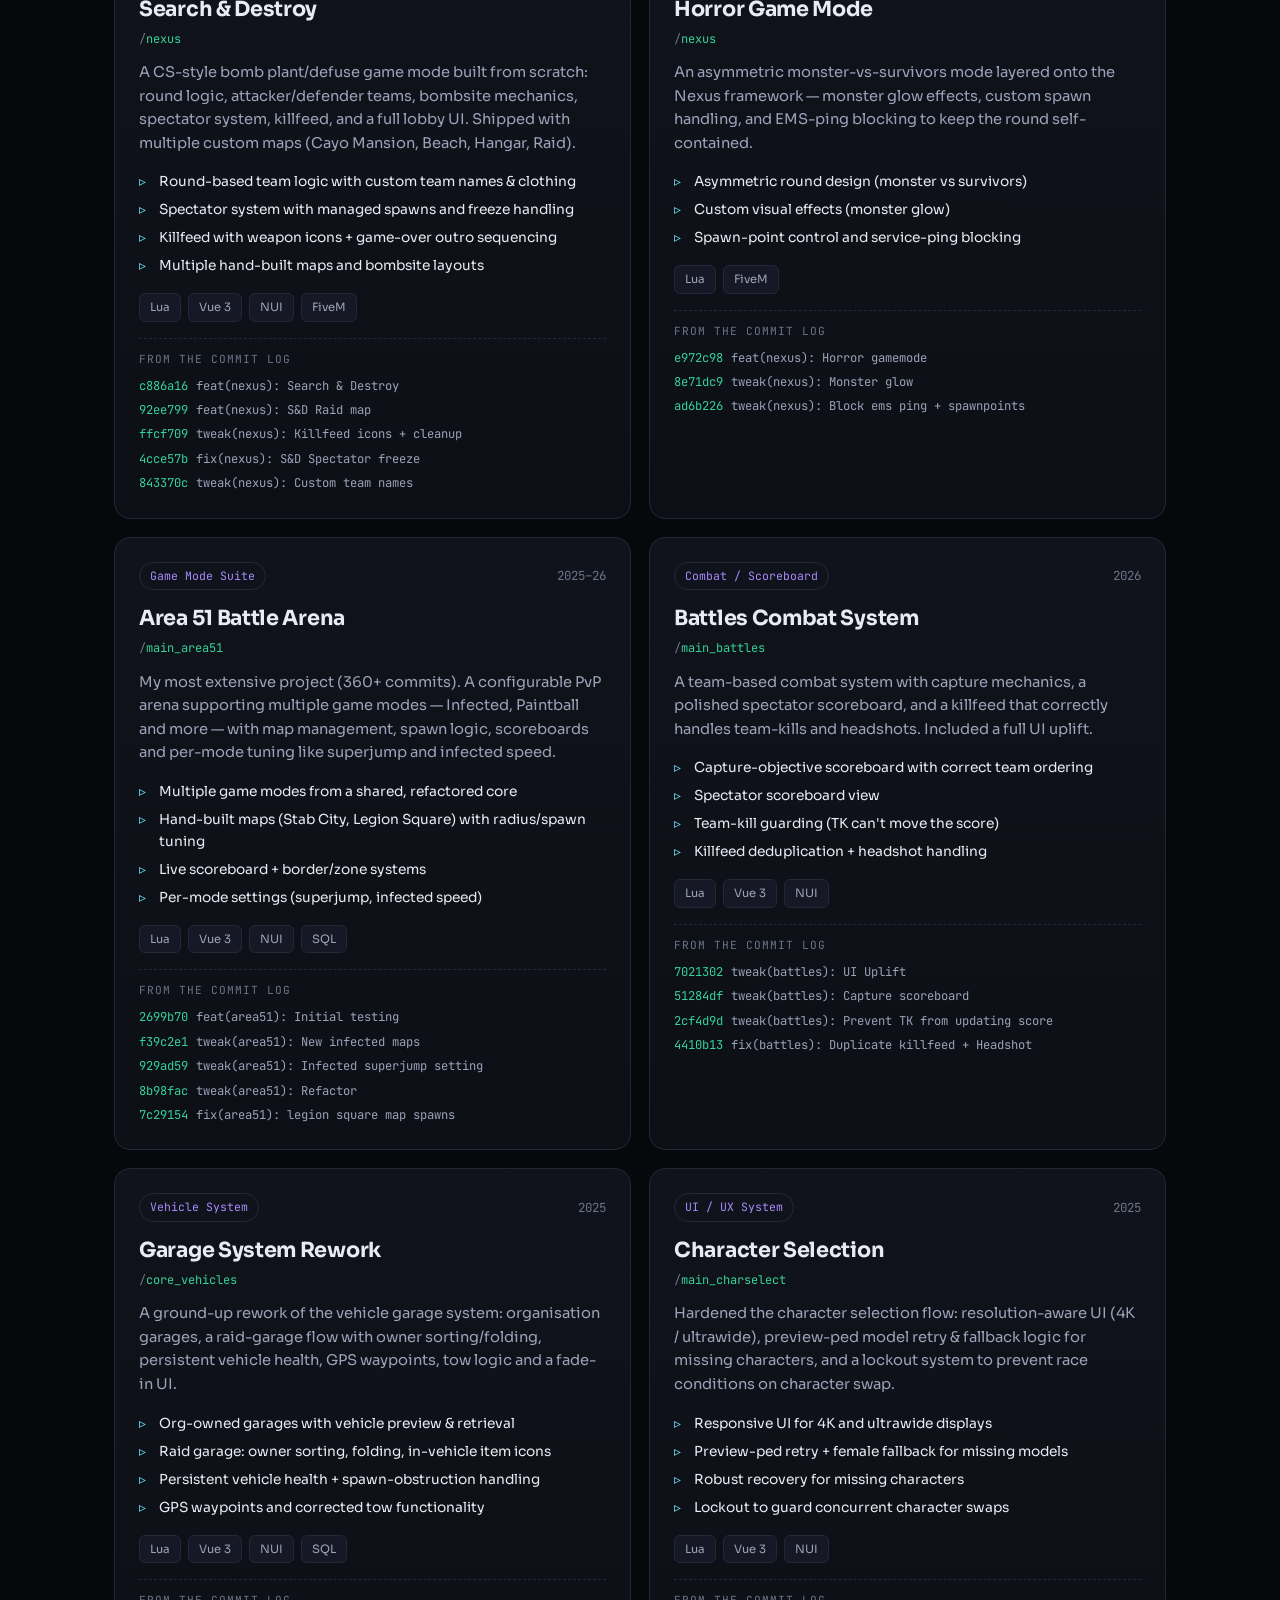
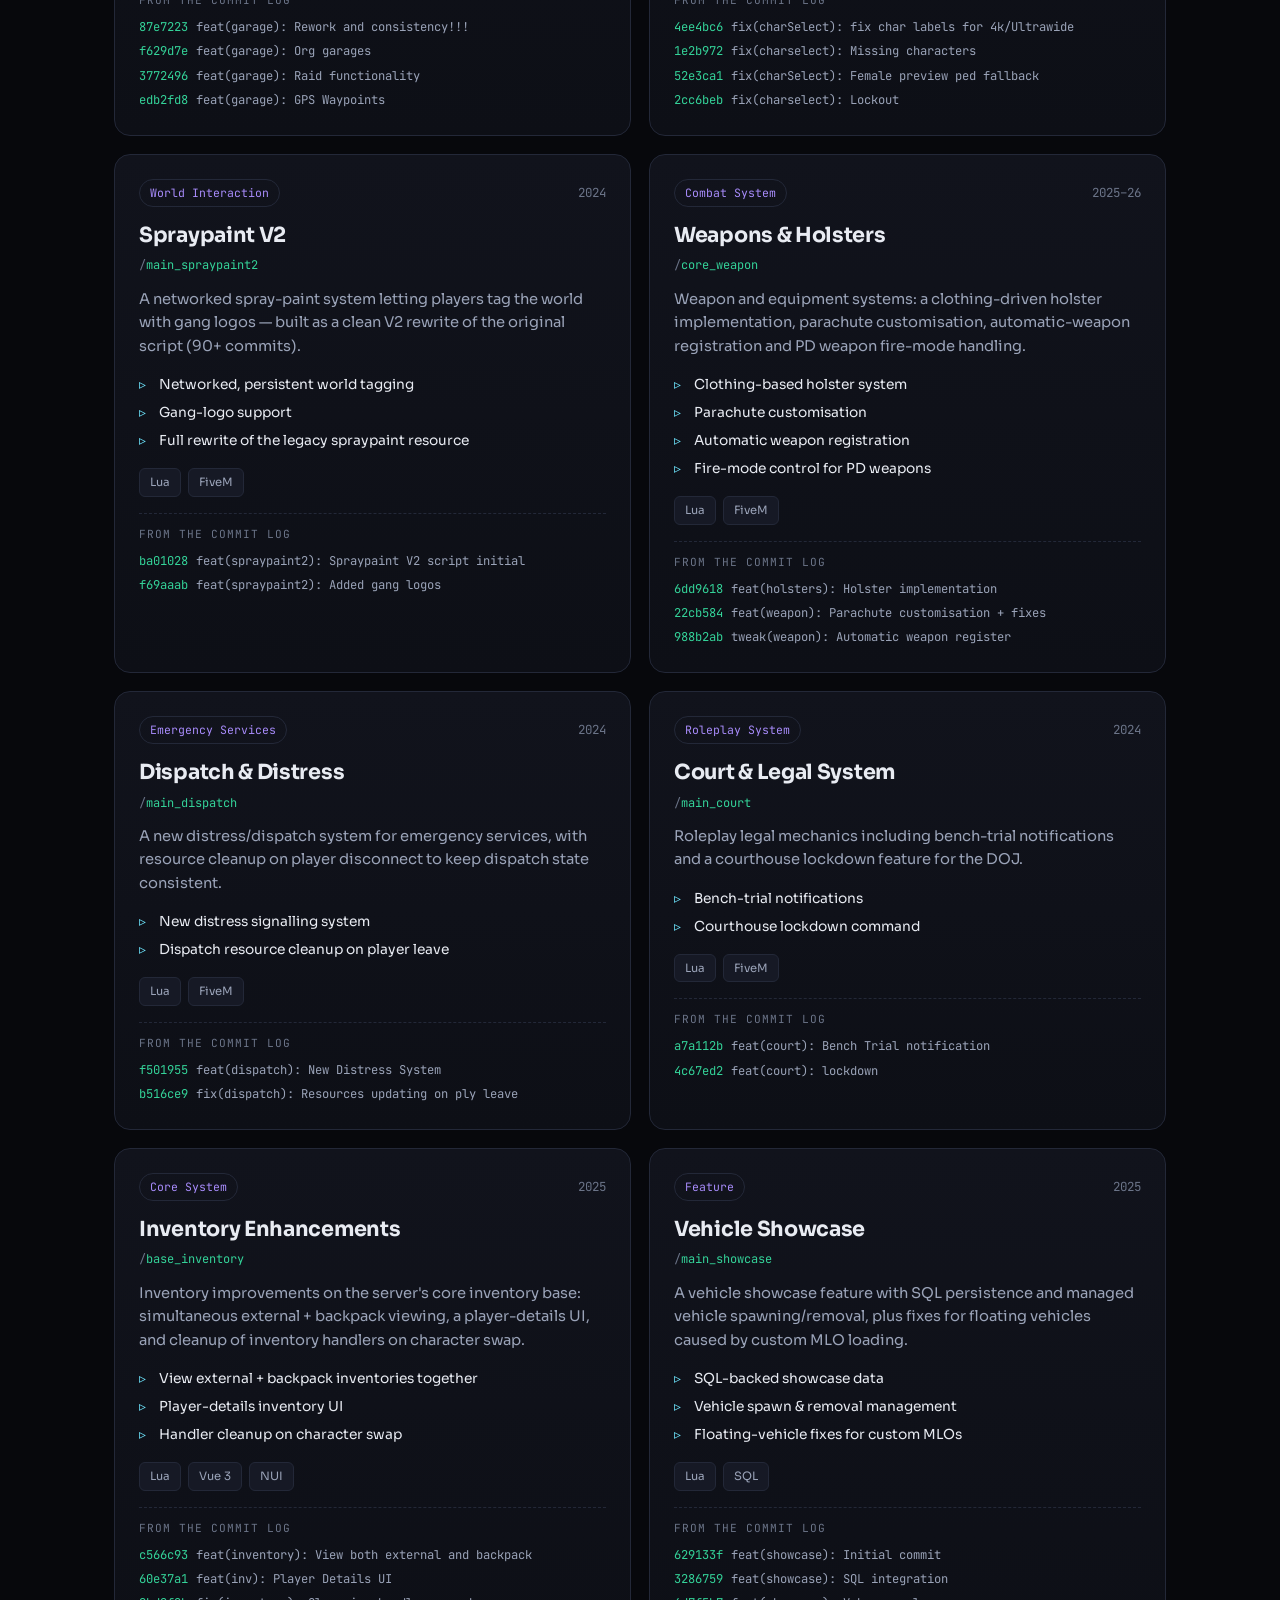
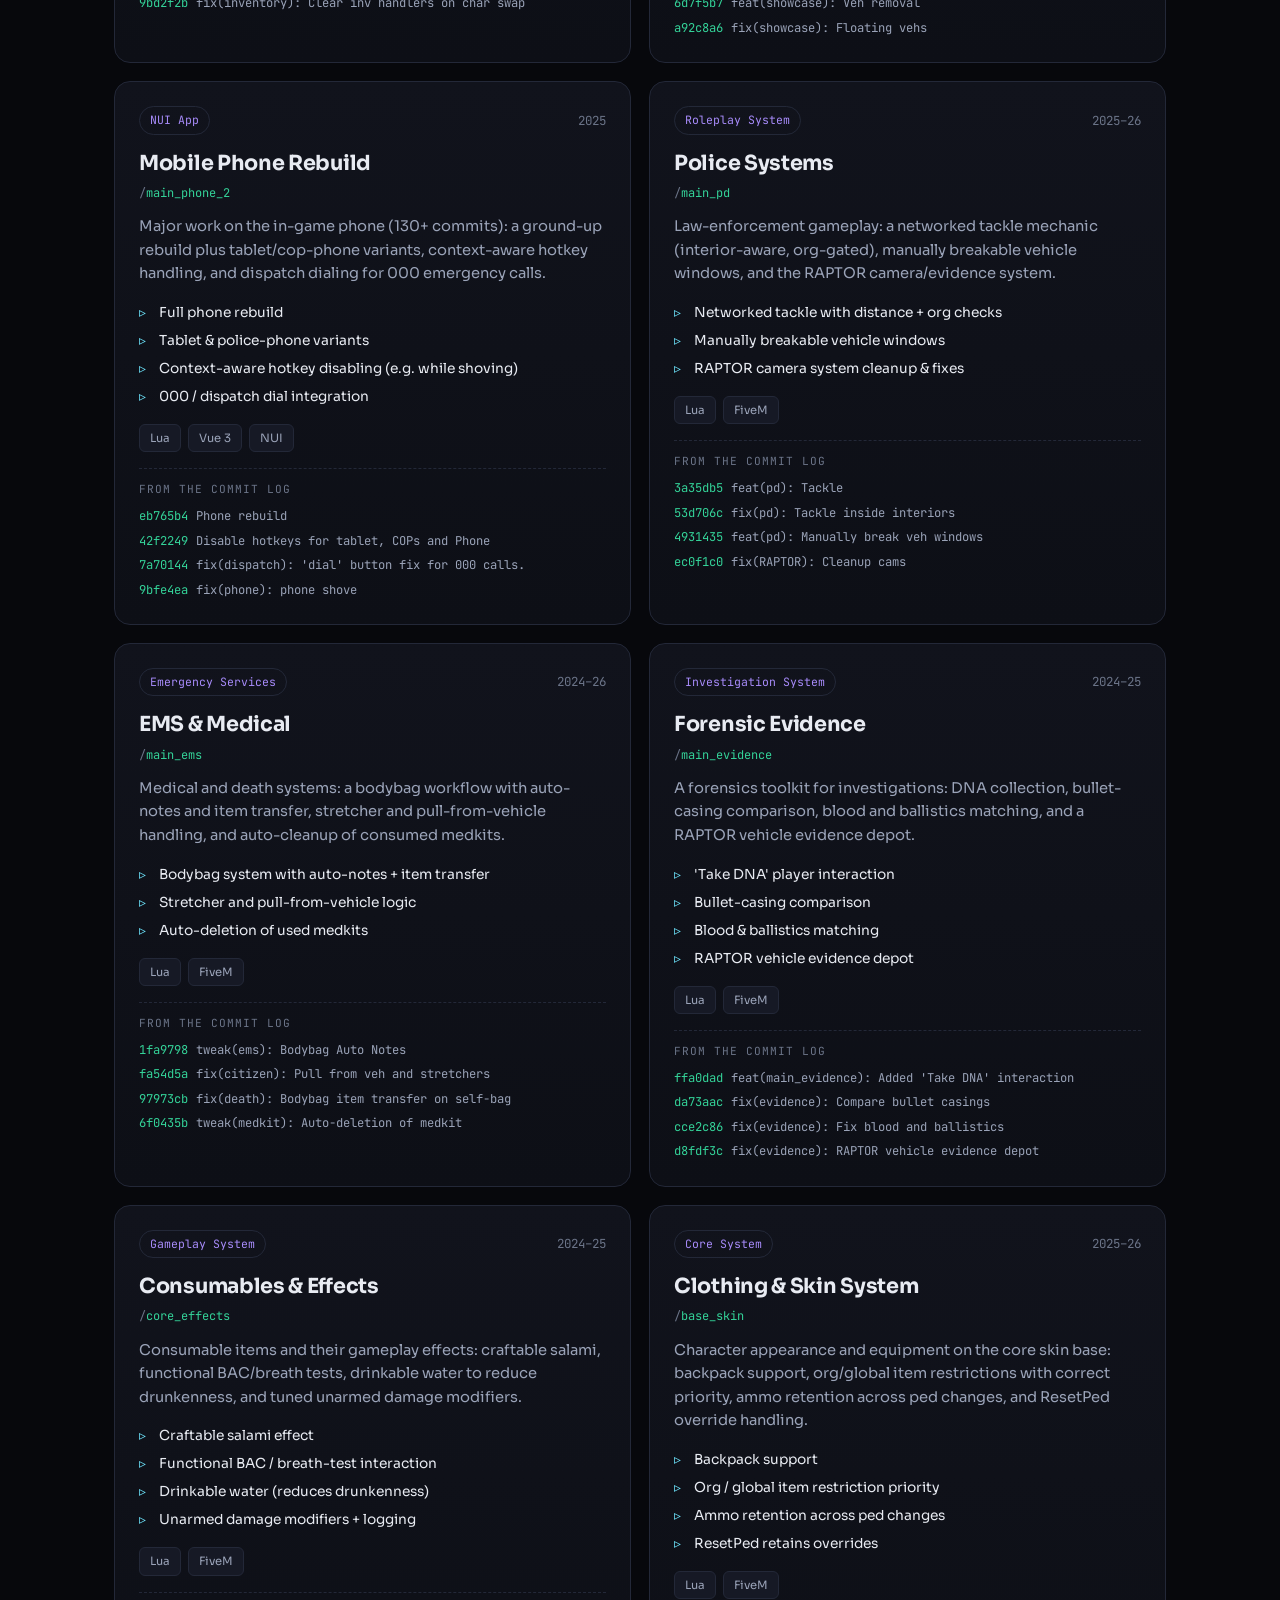
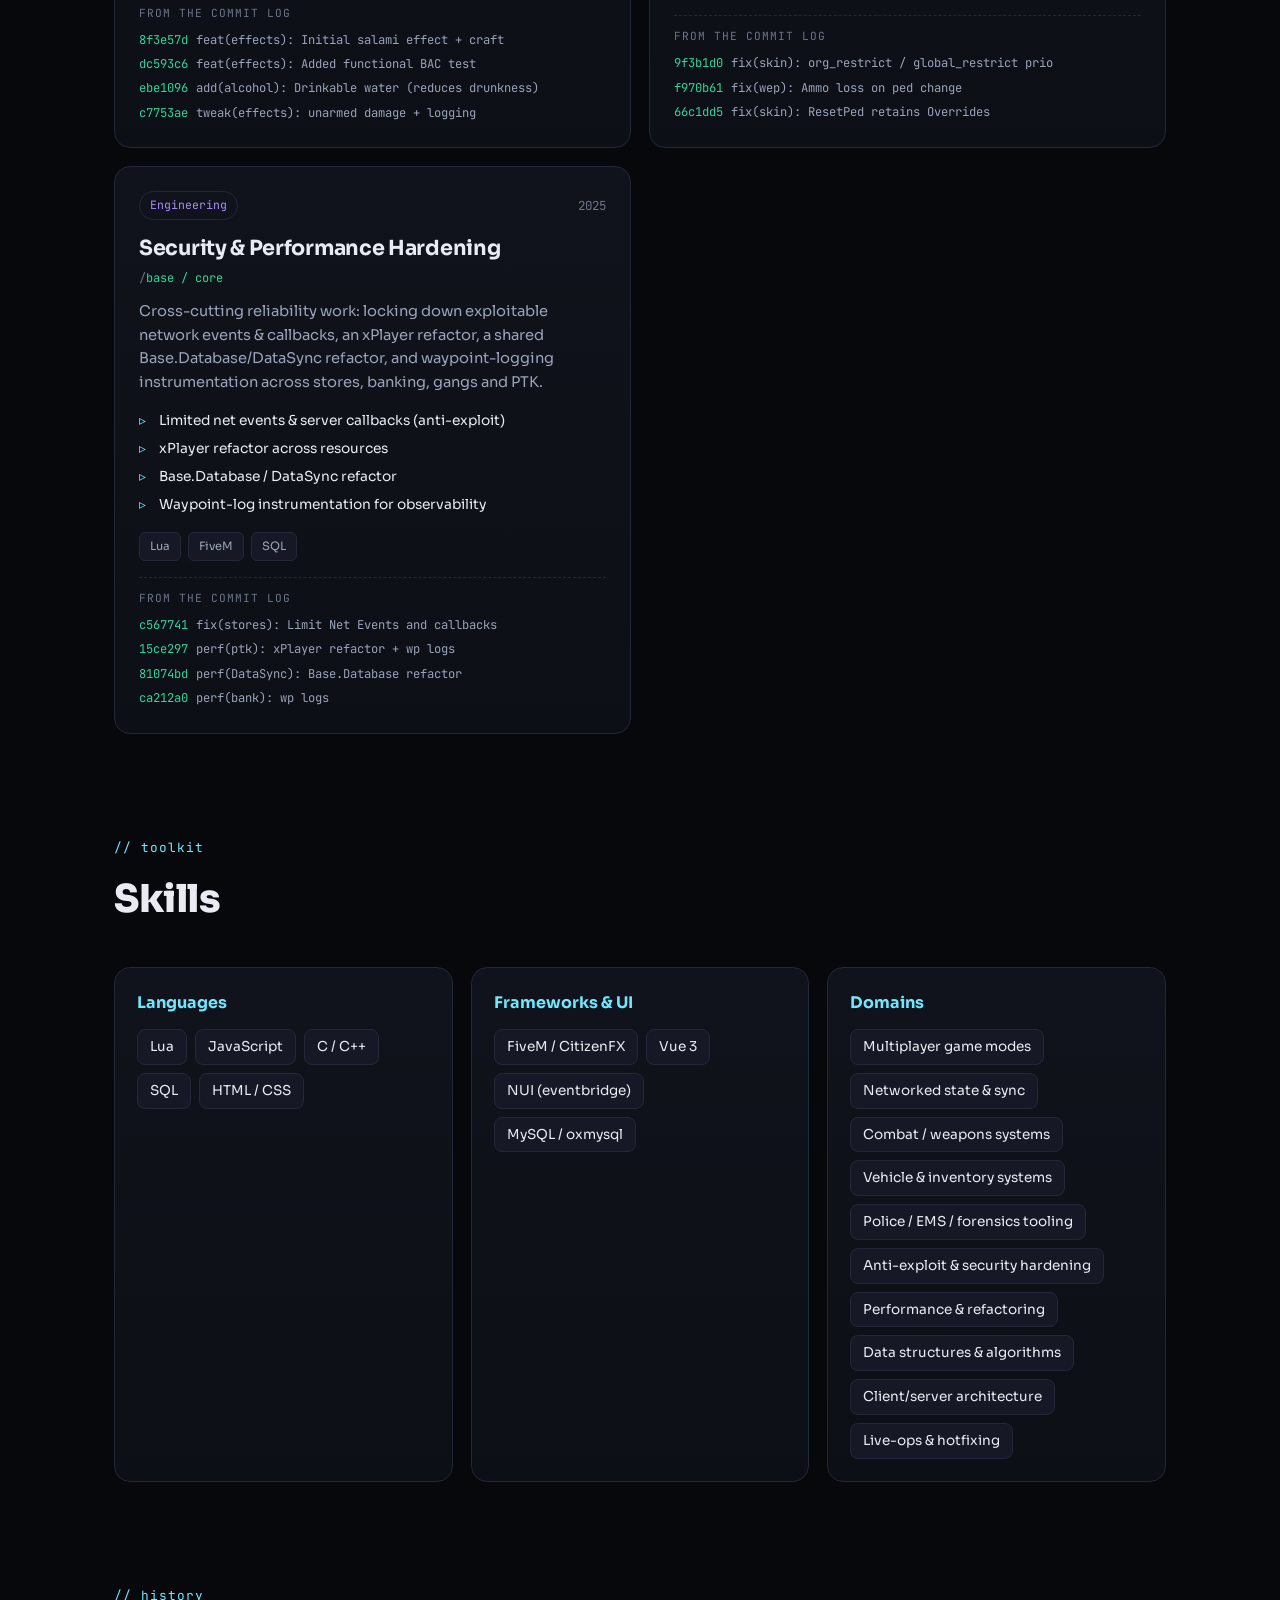
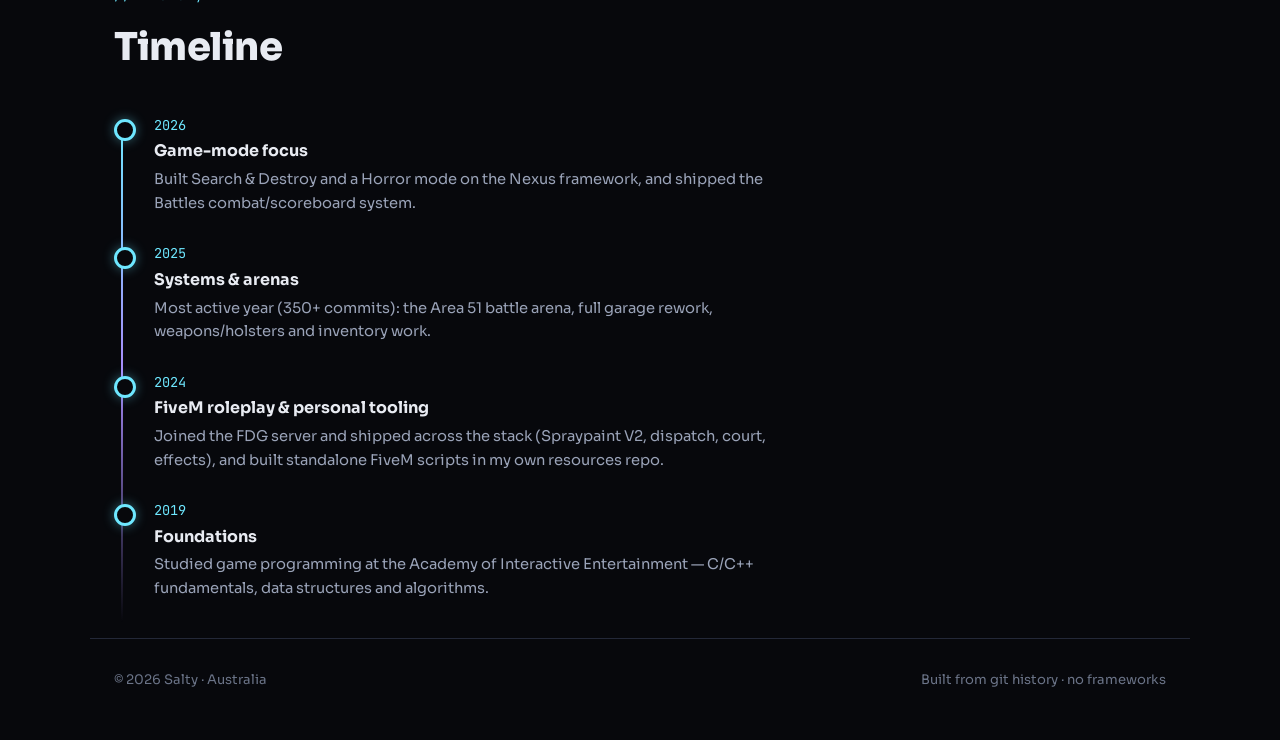
==== commit 87062305: "Remove contact section, add GitHub avatar to hero" ====
--- a/index.html
+++ b/index.html
@@ -20,13 +20,13 @@
       <a href="#work">Work</a>
       <a href="#skills">Skills</a>
       <a href="#timeline">Timeline</a>
-      <a href="#contact">Contact</a>
     </nav>
   </header>
 
   <main id="top">
     <!-- HERO -->
     <section class="hero">
+      <img class="hero__avatar" data-avatar alt="Salty's GitHub avatar" />
       <p class="hero__eyebrow" data-handle></p>
       <h1 class="hero__title" data-name></h1>
       <p class="hero__role" data-role></p>
@@ -69,24 +69,6 @@
       </div>
       <ol class="timeline" data-timeline></ol>
     </section>
-
-    <!-- CONTACT -->
-    <section id="contact" class="section section--contact">
-      <div class="section__head">
-        <span class="section__kicker">// say hi</span>
-        <h2 class="section__title">Get in touch</h2>
-        <p class="section__sub">Open to gameplay/systems work. Find my code here:</p>
-      </div>
-      <div class="contact">
-        <a class="contact__card contact__card--gh" data-github target="_blank" rel="noopener">
-          <svg class="gh-icon gh-icon--lg" viewBox="0 0 16 16" width="32" height="32" aria-hidden="true" fill="currentColor"><path d="M8 0C3.58 0 0 3.58 0 8c0 3.54 2.29 6.53 5.47 7.59.4.07.55-.17.55-.38 0-.19-.01-.82-.01-1.49-2.01.37-2.53-.49-2.69-.94-.09-.23-.48-.94-.82-1.13-.28-.15-.68-.52-.01-.53.63-.01 1.08.58 1.23.82.72 1.21 1.87.87 2.33.66.07-.52.28-.87.51-1.07-1.78-.2-3.64-.89-3.64-3.95 0-.87.31-1.59.82-2.15-.08-.2-.36-1.02.08-2.12 0 0 .67-.21 2.2.82a7.6 7.6 0 0 1 2-.27c.68 0 1.36.09 2 .27 1.53-1.04 2.2-.82 2.2-.82.44 1.1.16 1.92.08 2.12.51.56.82 1.27.82 2.15 0 3.07-1.87 3.75-3.65 3.95.29.25.54.73.54 1.48 0 1.07-.01 1.93-.01 2.2 0 .21.15.46.55.38A8.013 8.013 0 0 0 16 8c0-4.42-3.58-8-8-8z"/></svg>
-          <span>
-            <span class="contact__label">GitHub</span>
-            <span class="contact__value" data-github-label></span>
-          </span>
-        </a>
-      </div>
-    </section>
   </main>
 
   <footer class="footer">
--- a/styles.css
+++ b/styles.css
@@ -76,6 +76,13 @@
 
 /* --- hero --- */
 .hero { padding: 80px 0 40px; }
+.hero__avatar {
+  width: 96px; height: 96px; border-radius: 50%;
+  object-fit: cover; display: block;
+  margin: 0 0 22px;
+  border: 2px solid var(--line);
+  box-shadow: 0 0 0 4px rgba(110,231,255,.08), 0 10px 30px rgba(0,0,0,.4);
+}
 .hero__eyebrow { font-family: "JetBrains Mono", monospace; color: var(--accent-3); margin: 0 0 14px; letter-spacing: 1px; }
 .hero__eyebrow::before { content: "❯ "; color: var(--faint); }
 .hero__title {
@@ -200,17 +207,6 @@
 .timeline__title { font-weight: 700; margin: 2px 0 4px; }
 .timeline__text { color: var(--muted); font-size: .92rem; margin: 0; max-width: 640px; }
 
-/* --- contact --- */
-.section--contact { padding-bottom: 60px; }
-.contact { display: grid; grid-template-columns: repeat(2, 1fr); gap: 18px; max-width: 640px; }
-.contact__card { background: linear-gradient(180deg, var(--panel), var(--bg-soft)); border: 1px solid var(--line); border-radius: var(--radius); padding: 22px; transition: transform .15s, border-color .2s; }
-.contact__card:hover { transform: translateY(-3px); border-color: var(--accent); }
-.contact__card--gh { display: flex; align-items: center; gap: 16px; }
-.contact__card--gh .gh-icon--lg { color: var(--text); flex-shrink: 0; transition: color .2s; }
-.contact__card--gh:hover .gh-icon--lg { color: var(--accent); }
-.contact__label { display: block; font-family: "JetBrains Mono", monospace; font-size: .72rem; color: var(--faint); text-transform: uppercase; letter-spacing: 1px; margin-bottom: 6px; }
-.contact__value { font-weight: 600; word-break: break-all; }
-
 /* --- footer --- */
 .footer { max-width: var(--max); margin: 0 auto; padding: 30px 24px 50px; display: flex; justify-content: space-between; flex-wrap: wrap; gap: 10px; color: var(--faint); font-size: .82rem; border-top: 1px solid var(--line); }
 
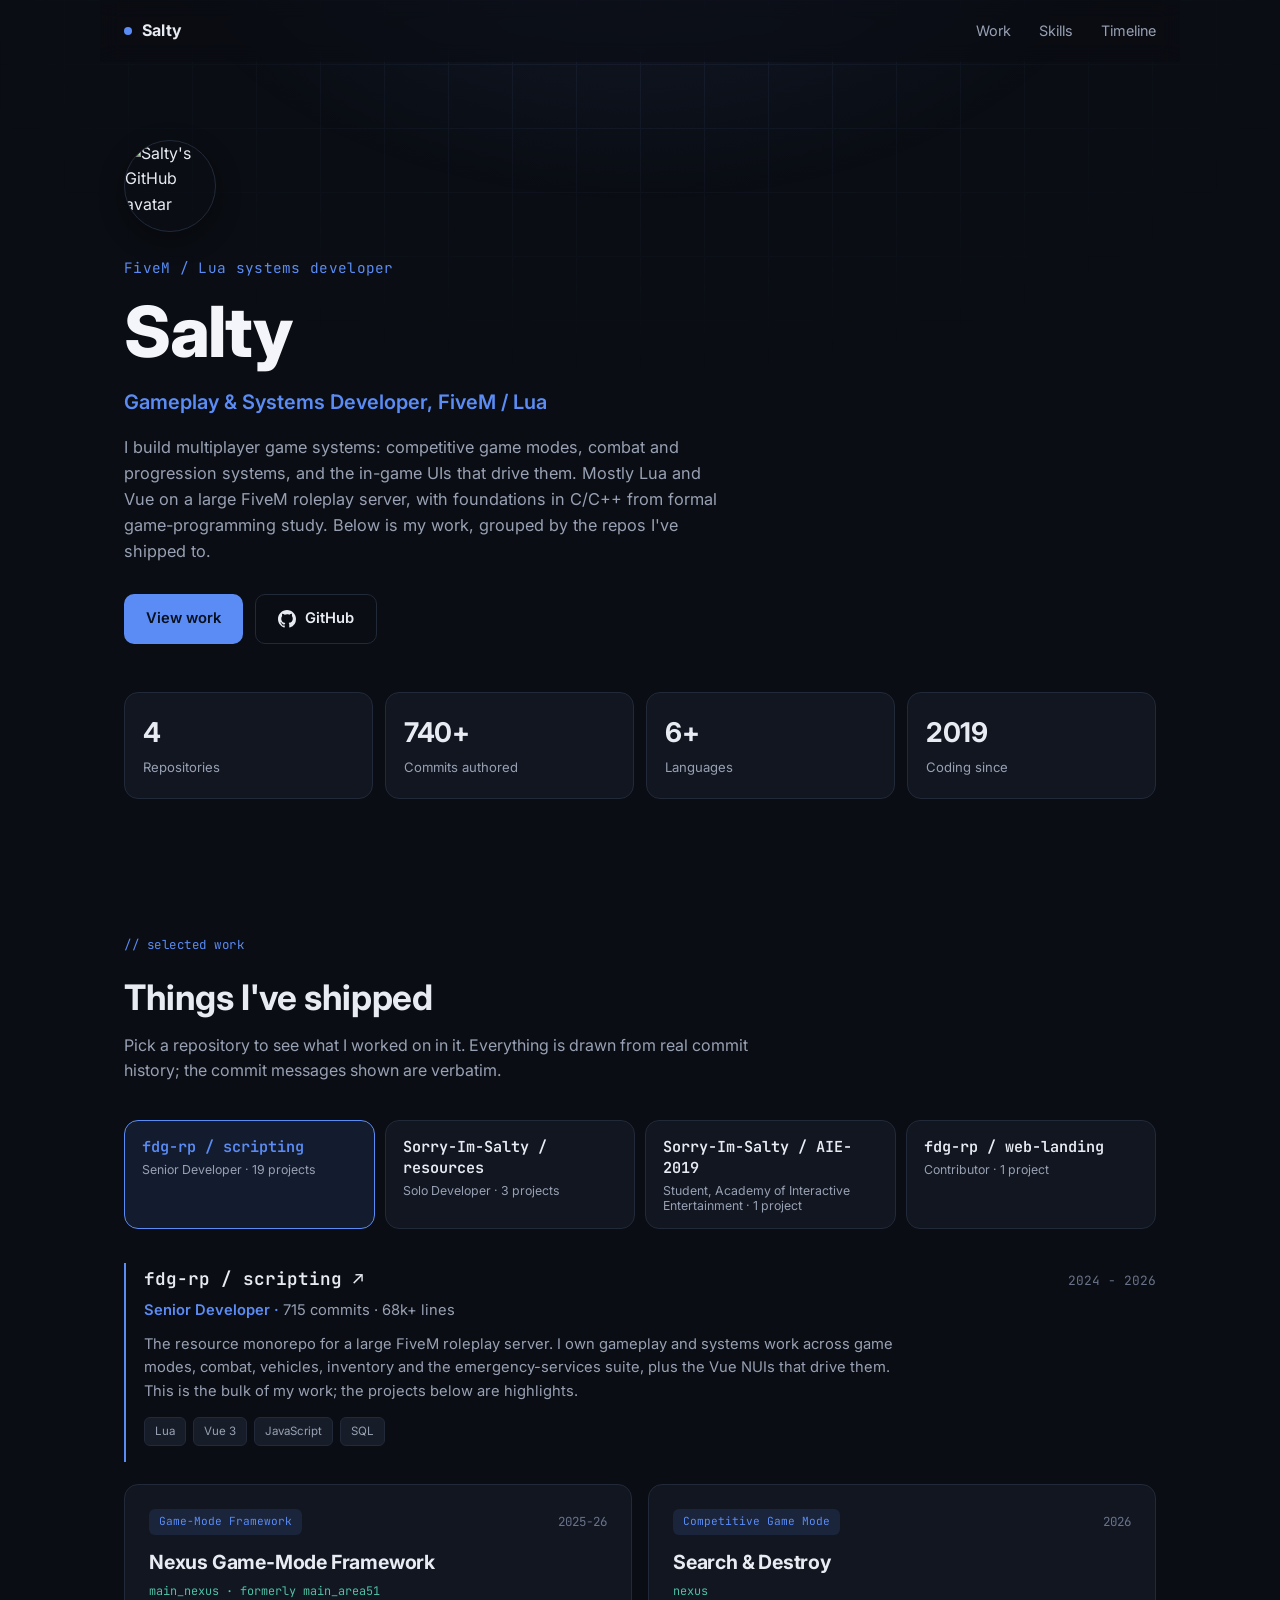
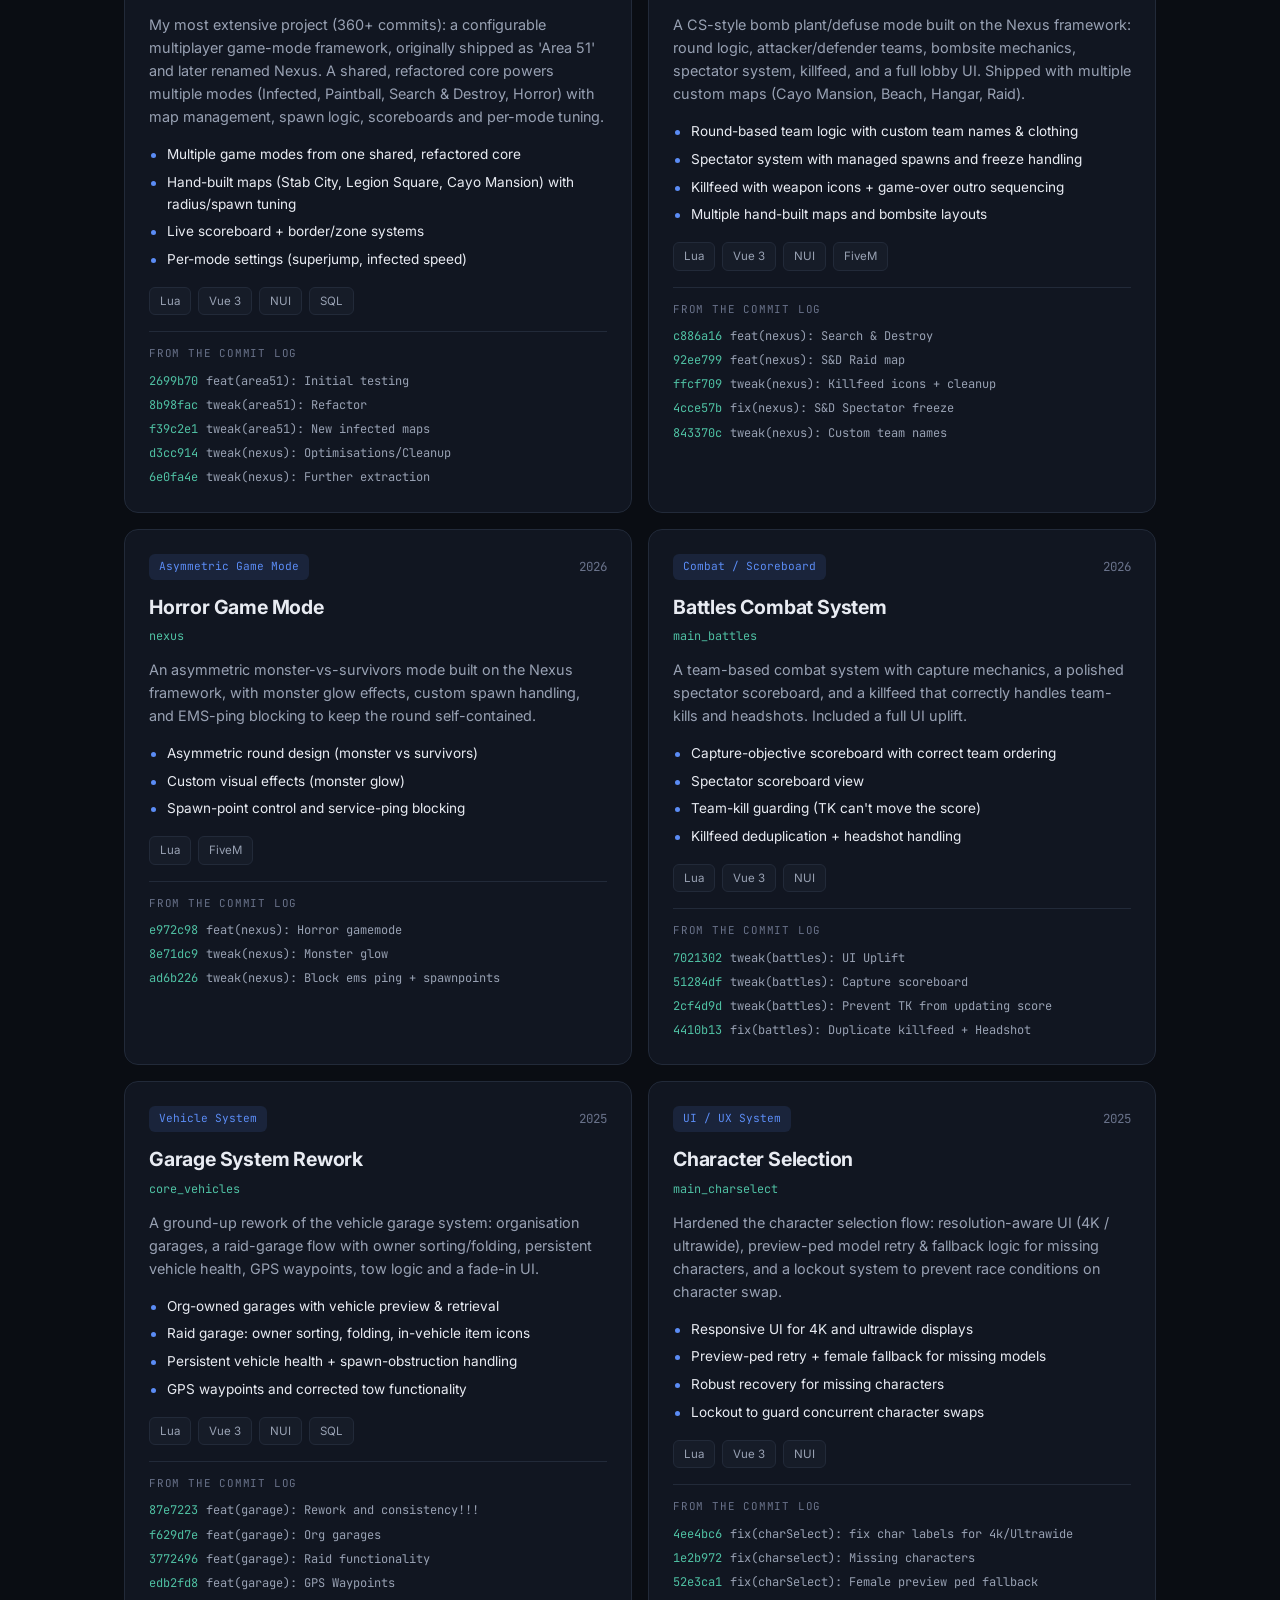
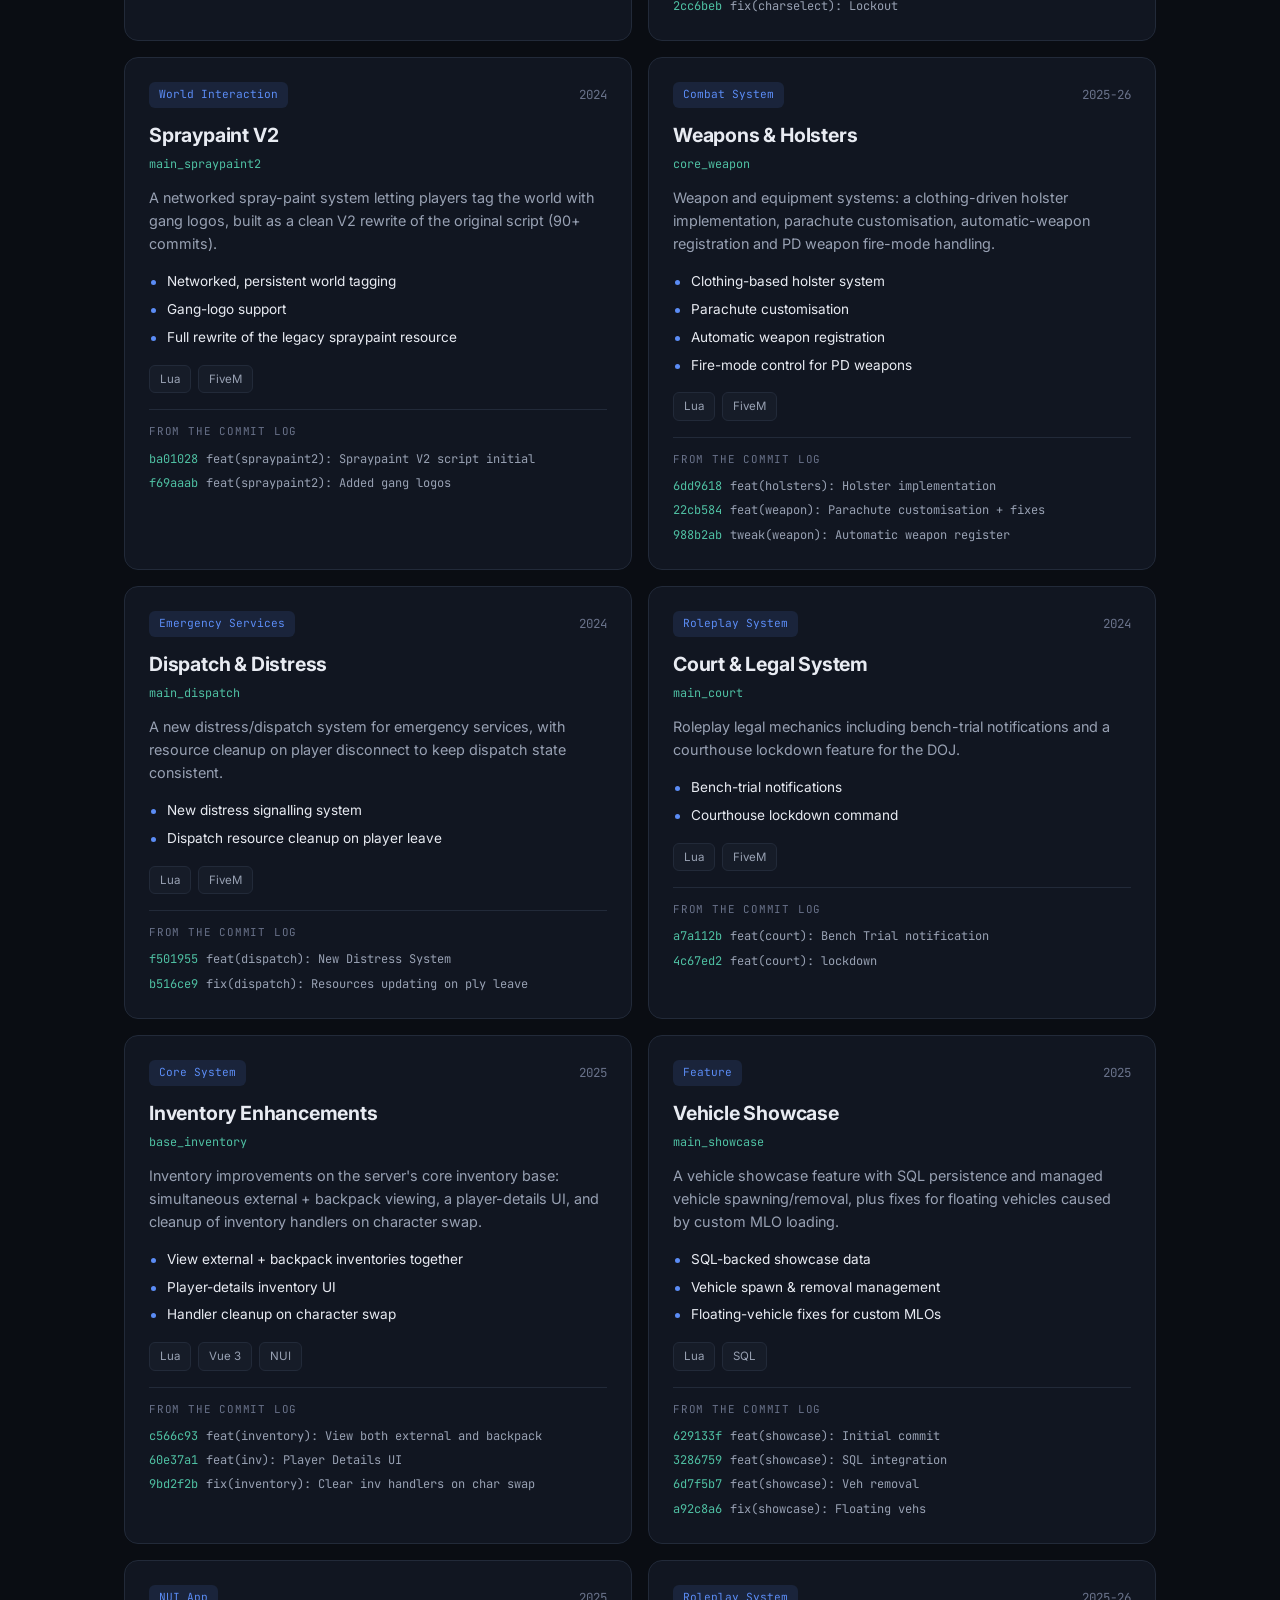
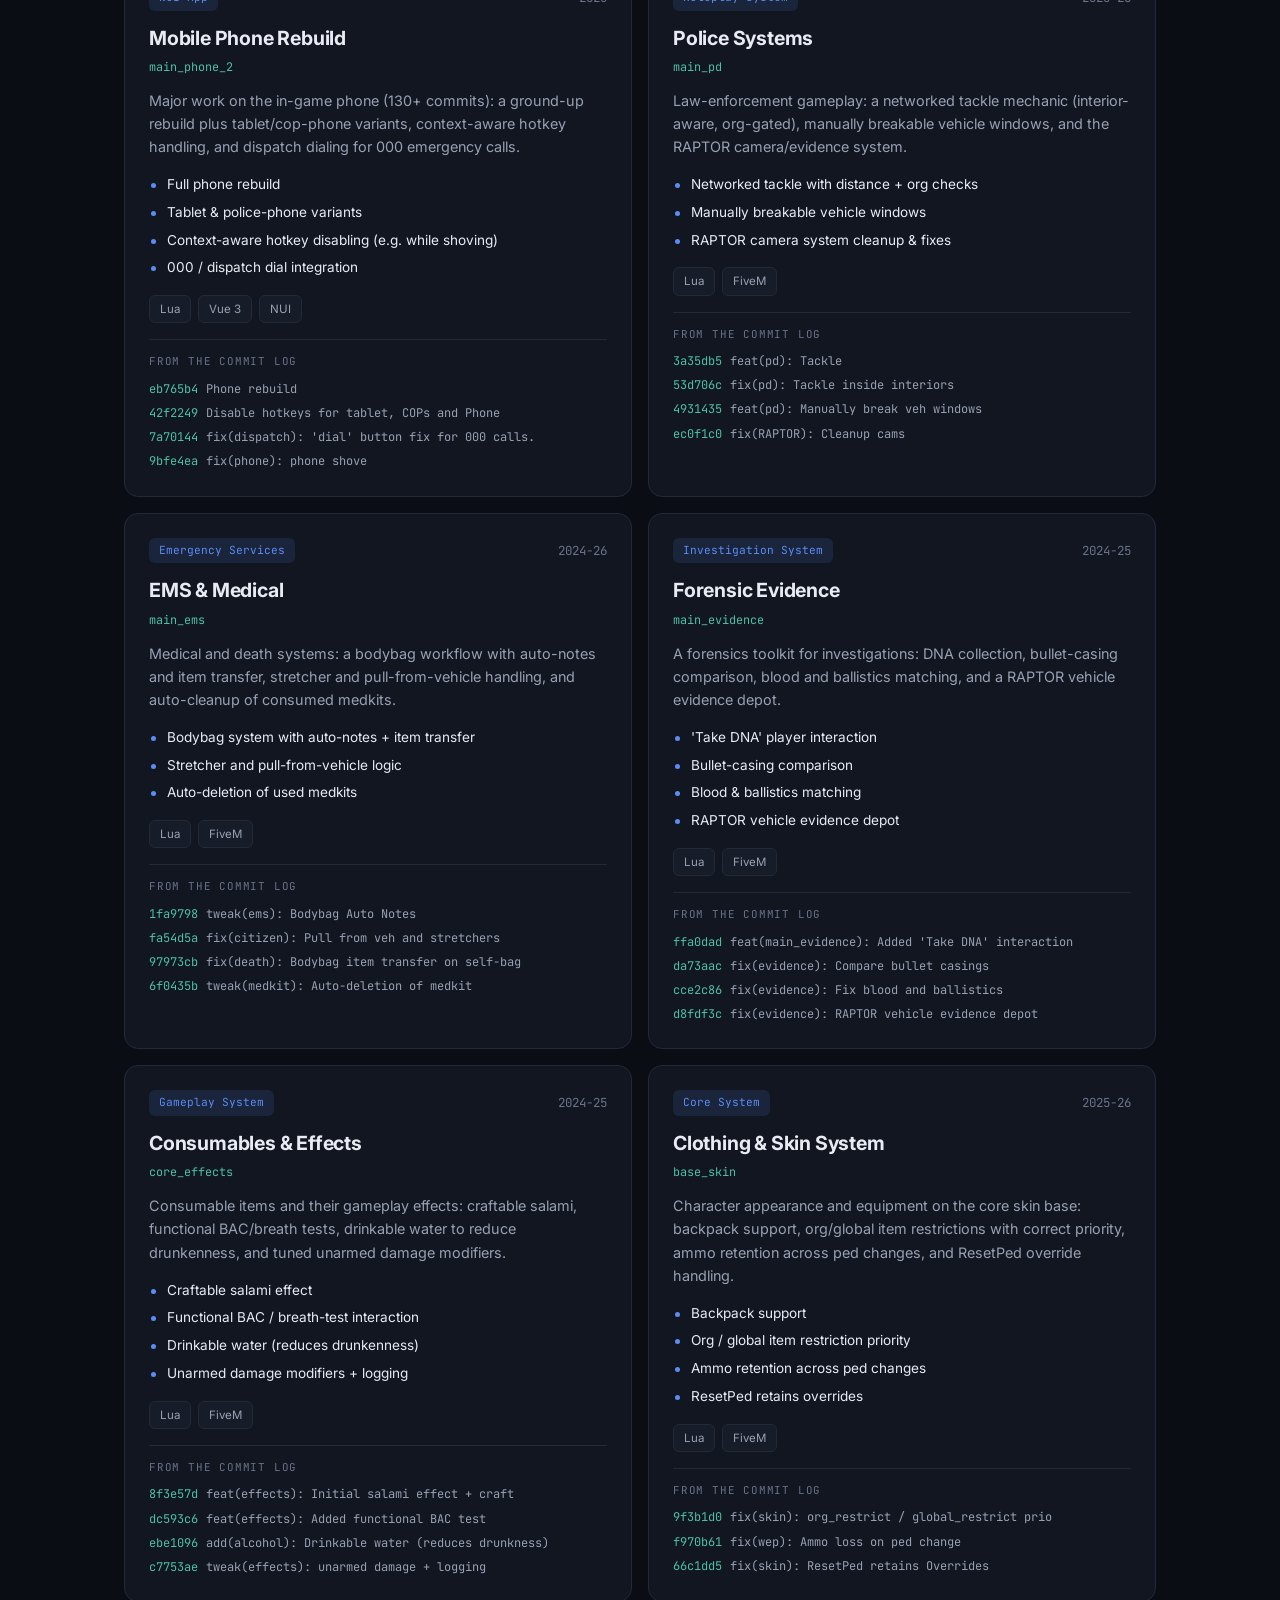
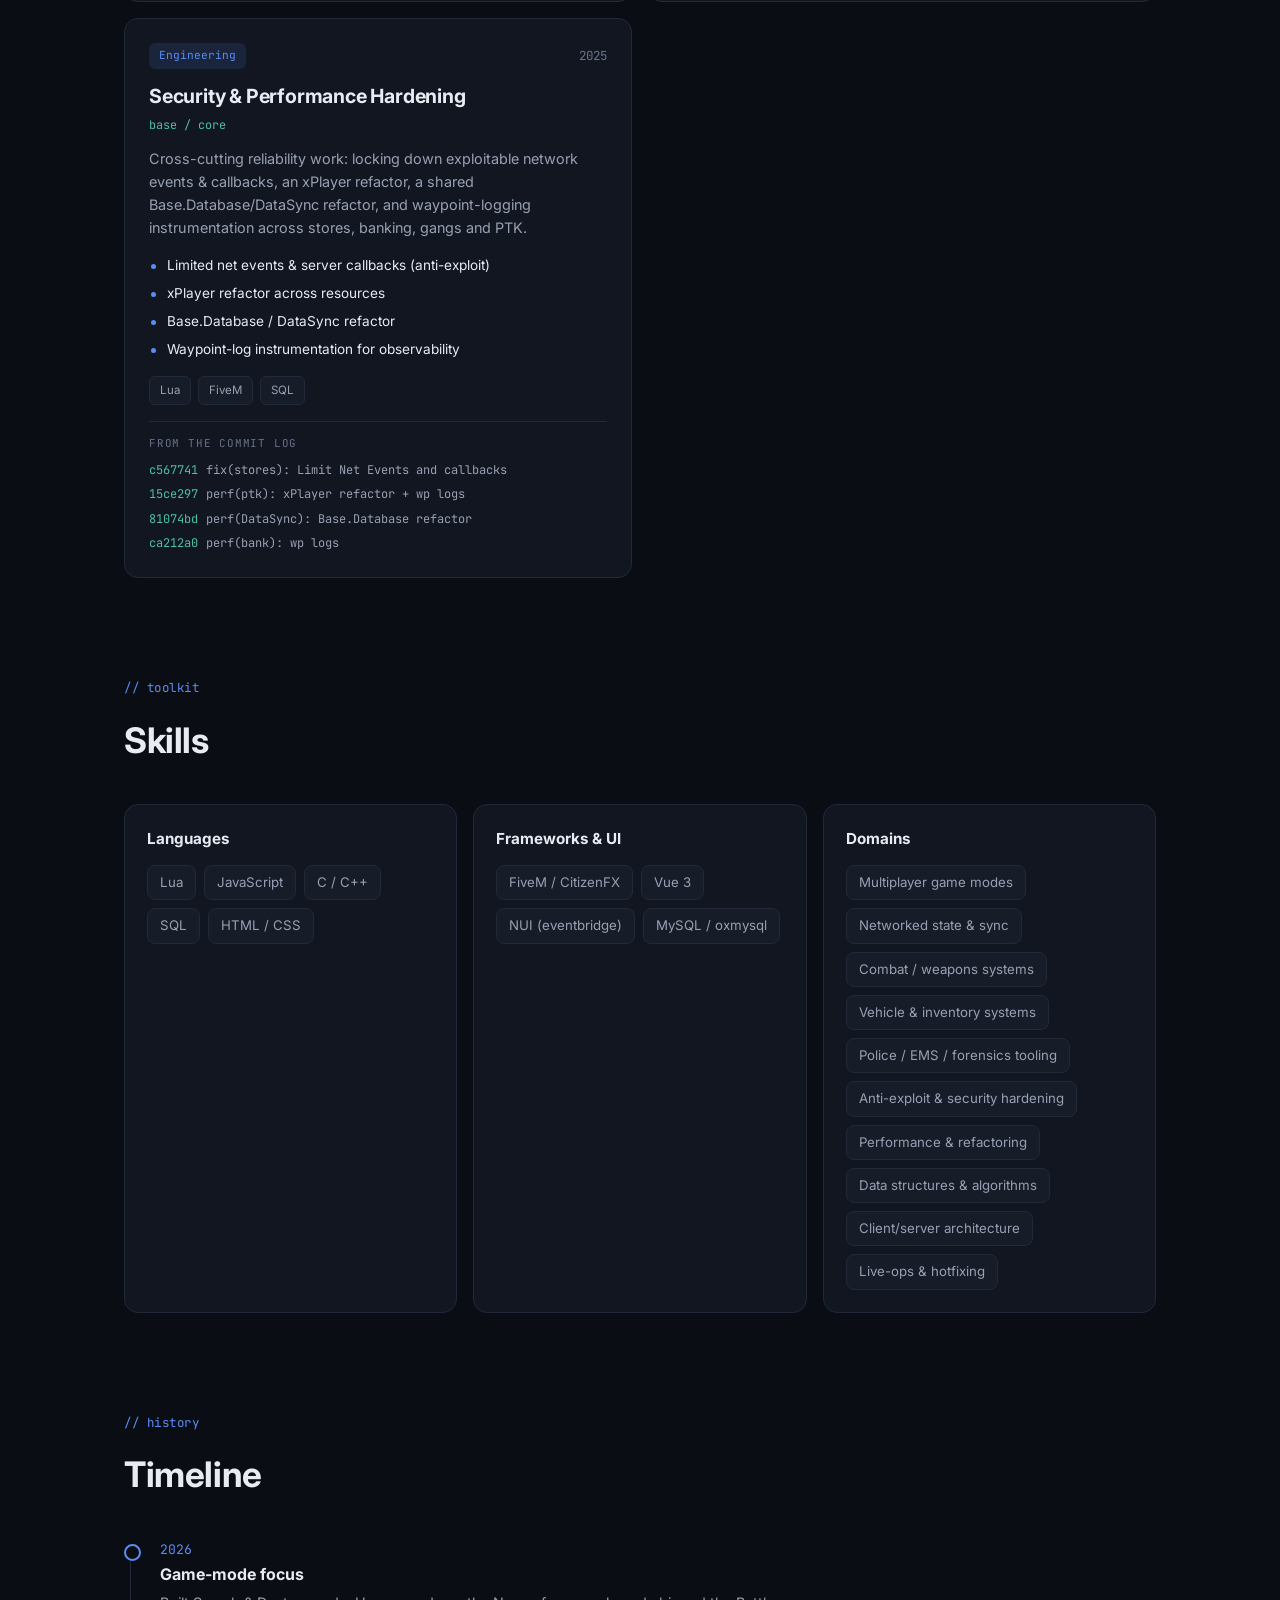
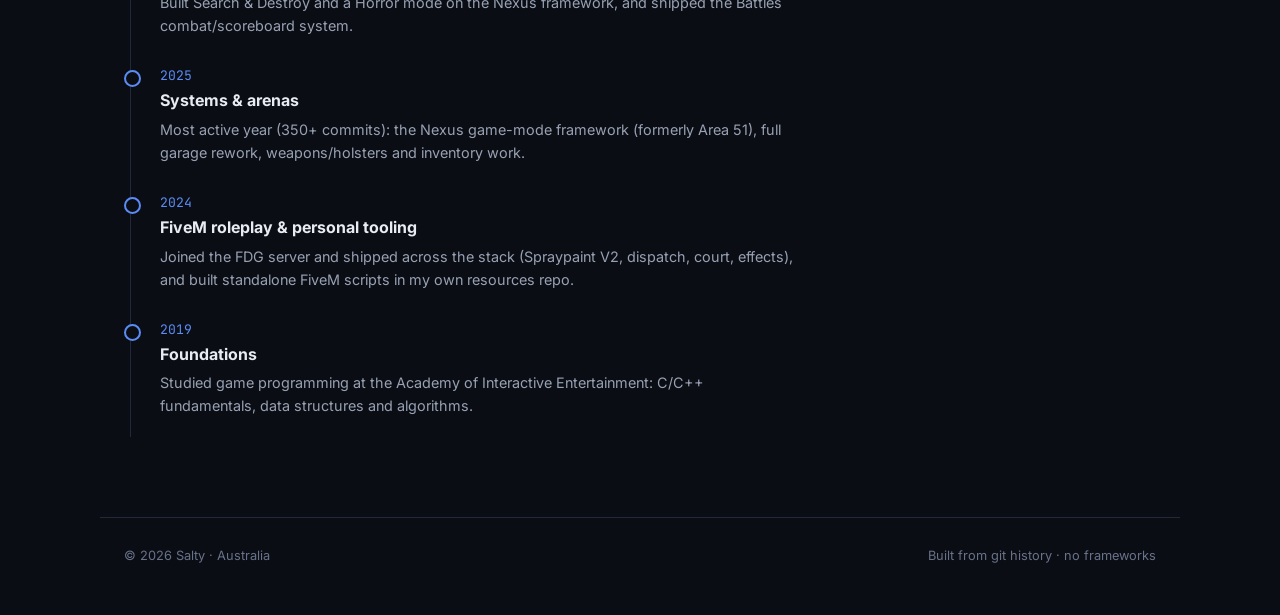
==== commit 891d8e84: "Refine theme for a more professional look; remove em dashes" ====
--- a/index.html
+++ b/index.html
@@ -3,11 +3,11 @@
 <head>
   <meta charset="UTF-8" />
   <meta name="viewport" content="width=device-width, initial-scale=1.0" />
-  <title>Salty — Gameplay & Systems Developer</title>
-  <meta name="description" content="Portfolio of Salty — FiveM / Lua gameplay and systems developer." />
+  <title>Salty | Gameplay & Systems Developer</title>
+  <meta name="description" content="Portfolio of Salty, a FiveM / Lua gameplay and systems developer." />
   <link rel="preconnect" href="https://fonts.googleapis.com" />
   <link rel="preconnect" href="https://fonts.gstatic.com" crossorigin />
-  <link href="https://fonts.googleapis.com/css2?family=Sora:wght@400;600;700;800&family=JetBrains+Mono:wght@400;500&display=swap" rel="stylesheet" />
+  <link href="https://fonts.googleapis.com/css2?family=Inter:wght@400;500;600;700;800&family=JetBrains+Mono:wght@400;500&display=swap" rel="stylesheet" />
   <link rel="stylesheet" href="styles.css" />
 </head>
 <body>
@@ -46,7 +46,7 @@
       <div class="section__head">
         <span class="section__kicker">// selected work</span>
         <h2 class="section__title">Things I've shipped</h2>
-        <p class="section__sub">Pick a repository to see what I worked on in it. Everything is drawn from real commit history — the commit messages shown are verbatim.</p>
+        <p class="section__sub">Pick a repository to see what I worked on in it. Everything is drawn from real commit history; the commit messages shown are verbatim.</p>
       </div>
       <div class="repo-tabs" data-repo-tabs></div>
       <div data-repo-panel></div>
--- a/styles.css
+++ b/styles.css
@@ -1,21 +1,23 @@
 /* ----------------------------------------------------------------------------
-   Thomas Maltezos — portfolio styles
-   Dark, game-dev flavoured. No frameworks.
+   Portfolio styles. Refined dark theme, single accent, minimal effects.
 ---------------------------------------------------------------------------- */
 :root {
-  --bg: #07080c;
-  --bg-soft: #0d0f16;
-  --panel: #11131c;
-  --panel-2: #161925;
-  --line: #232838;
+  --bg: #0a0d13;
+  --bg-soft: #0e121a;
+  --panel: #111621;
+  --panel-2: #161c28;
+  --line: #222a39;
+  --line-soft: #1a2130;
   --text: #e8ebf2;
-  --muted: #9aa3b8;
-  --faint: #6b7488;
-  --accent: #6ee7ff;
-  --accent-2: #a78bfa;
-  --accent-3: #34d399;
-  --radius: 16px;
-  --max: 1100px;
+  --muted: #98a1b3;
+  --faint: #69728a;
+  --accent: #5b8cf5;
+  --accent-strong: #4f7df0;
+  --accent-soft: rgba(91, 140, 245, 0.12);
+  --accent-line: rgba(91, 140, 245, 0.35);
+  --teal: #4fc0a3;
+  --radius: 14px;
+  --max: 1080px;
 }
 
 * { box-sizing: border-box; }
@@ -26,7 +28,7 @@
   margin: 0;
   background: var(--bg);
   color: var(--text);
-  font-family: "Sora", system-ui, -apple-system, sans-serif;
+  font-family: "Inter", system-ui, -apple-system, sans-serif;
   line-height: 1.6;
   -webkit-font-smoothing: antialiased;
   overflow-x: hidden;
@@ -36,21 +38,19 @@
 
 code, .mono { font-family: "JetBrains Mono", ui-monospace, monospace; }
 
-/* --- backgrounds --- */
+/* --- backgrounds (subtle) --- */
 .bg-grid {
   position: fixed; inset: 0; z-index: -2;
   background-image:
-    linear-gradient(var(--line) 1px, transparent 1px),
-    linear-gradient(90deg, var(--line) 1px, transparent 1px);
-  background-size: 56px 56px;
-  opacity: .18;
-  mask-image: radial-gradient(ellipse 80% 60% at 50% 0%, #000 30%, transparent 80%);
+    linear-gradient(var(--line-soft) 1px, transparent 1px),
+    linear-gradient(90deg, var(--line-soft) 1px, transparent 1px);
+  background-size: 64px 64px;
+  opacity: .5;
+  mask-image: radial-gradient(ellipse 70% 55% at 50% 0%, #000 20%, transparent 75%);
 }
 .bg-glow {
   position: fixed; inset: 0; z-index: -1; pointer-events: none;
-  background:
-    radial-gradient(600px 400px at 15% -5%, rgba(110,231,255,.14), transparent 60%),
-    radial-gradient(700px 500px at 95% 10%, rgba(167,139,250,.14), transparent 60%);
+  background: radial-gradient(700px 420px at 50% -10%, rgba(91,140,245,.10), transparent 70%);
 }
 
 /* --- nav --- */
@@ -58,166 +58,157 @@
   position: sticky; top: 0; z-index: 50;
   display: flex; align-items: center; justify-content: space-between;
   max-width: var(--max); margin: 0 auto; padding: 18px 24px;
-  backdrop-filter: blur(8px);
+  background: rgba(10, 13, 19, 0.6);
+  backdrop-filter: blur(10px);
 }
 .nav__brand { display: flex; align-items: center; gap: 10px; font-weight: 700; letter-spacing: .2px; }
-.nav__dot { width: 9px; height: 9px; border-radius: 50%; background: var(--accent); box-shadow: 0 0 14px var(--accent); }
-.nav__links { display: flex; gap: 26px; font-size: .92rem; color: var(--muted); }
+.nav__dot { width: 8px; height: 8px; border-radius: 50%; background: var(--accent); }
+.nav__links { display: flex; gap: 28px; font-size: .9rem; color: var(--muted); }
 .nav__links a { transition: color .2s; }
 .nav__links a:hover { color: var(--text); }
 
 /* --- layout --- */
 main { max-width: var(--max); margin: 0 auto; padding: 0 24px; }
-.section { padding: 90px 0 10px; }
+.section { padding: 88px 0 8px; }
 .section__head { max-width: 640px; margin-bottom: 36px; }
-.section__kicker { font-family: "JetBrains Mono", monospace; font-size: .8rem; color: var(--accent); letter-spacing: 1px; }
-.section__title { font-size: clamp(1.7rem, 4vw, 2.4rem); margin: 10px 0 8px; font-weight: 800; letter-spacing: -.5px; }
+.section__kicker { font-family: "JetBrains Mono", monospace; font-size: .78rem; color: var(--accent); letter-spacing: .5px; }
+.section__title { font-size: clamp(1.6rem, 3.6vw, 2.2rem); margin: 12px 0 8px; font-weight: 700; letter-spacing: -.4px; }
 .section__sub { color: var(--muted); margin: 0; }
 
 /* --- hero --- */
-.hero { padding: 80px 0 40px; }
+.hero { padding: 78px 0 44px; }
 .hero__avatar {
-  width: 96px; height: 96px; border-radius: 50%;
+  width: 92px; height: 92px; border-radius: 50%;
   object-fit: cover; display: block;
-  margin: 0 0 22px;
-  border: 2px solid var(--line);
-  box-shadow: 0 0 0 4px rgba(110,231,255,.08), 0 10px 30px rgba(0,0,0,.4);
-}
-.hero__eyebrow { font-family: "JetBrains Mono", monospace; color: var(--accent-3); margin: 0 0 14px; letter-spacing: 1px; }
-.hero__eyebrow::before { content: "❯ "; color: var(--faint); }
+  margin: 0 0 24px;
+  border: 1px solid var(--line);
+  box-shadow: 0 8px 24px rgba(0,0,0,.35);
+}
+.hero__eyebrow { font-family: "JetBrains Mono", monospace; color: var(--accent); margin: 0 0 16px; font-size: .9rem; letter-spacing: .3px; }
 .hero__title {
-  font-size: clamp(2.6rem, 8vw, 5rem); line-height: 1.02; margin: 0; font-weight: 800; letter-spacing: -1.5px;
-  background: linear-gradient(120deg, #fff 30%, var(--accent) 70%, var(--accent-2));
-  -webkit-background-clip: text; background-clip: text; color: transparent;
-}
-.hero__role { font-size: clamp(1.05rem, 2.4vw, 1.3rem); color: var(--text); margin: 18px 0 0; font-weight: 600; }
-.hero__blurb { max-width: 620px; color: var(--muted); margin: 16px 0 0; }
-.hero__cta { display: flex; gap: 14px; margin: 30px 0 0; flex-wrap: wrap; }
-
-.btn { display: inline-flex; align-items: center; gap: 9px; padding: 12px 22px; border-radius: 999px; font-weight: 600; font-size: .95rem; transition: transform .15s, box-shadow .2s, background .2s; }
+  font-size: clamp(2.4rem, 7vw, 4.4rem); line-height: 1.04; margin: 0; font-weight: 800; letter-spacing: -1.5px;
+  color: #f3f5fa;
+}
+.hero__role { font-size: clamp(1.05rem, 2.2vw, 1.25rem); color: var(--accent); margin: 18px 0 0; font-weight: 600; }
+.hero__blurb { max-width: 600px; color: var(--muted); margin: 16px 0 0; font-size: 1.02rem; }
+.hero__cta { display: flex; gap: 12px; margin: 30px 0 0; flex-wrap: wrap; }
+
+.btn {
+  display: inline-flex; align-items: center; gap: 9px;
+  padding: 12px 22px; border-radius: 10px; font-weight: 600; font-size: .92rem;
+  transition: transform .15s, box-shadow .2s, background .2s, border-color .2s;
+}
 .gh-icon { display: block; }
-.btn--primary { background: linear-gradient(120deg, var(--accent), var(--accent-2)); color: #07080c; }
-.btn--primary:hover { transform: translateY(-2px); box-shadow: 0 10px 30px rgba(110,231,255,.25); }
+.btn--primary { background: var(--accent); color: #07101f; }
+.btn--primary:hover { background: var(--accent-strong); transform: translateY(-1px); box-shadow: 0 8px 22px rgba(91,140,245,.28); }
 .btn--ghost { border: 1px solid var(--line); color: var(--text); }
-.btn--ghost:hover { border-color: var(--accent); transform: translateY(-2px); }
+.btn--ghost:hover { border-color: var(--accent-line); background: var(--accent-soft); transform: translateY(-1px); }
 
 /* --- stats --- */
-.stats { list-style: none; display: grid; grid-template-columns: repeat(4, 1fr); gap: 14px; padding: 0; margin: 46px 0 0; }
+.stats { list-style: none; display: grid; grid-template-columns: repeat(4, 1fr); gap: 12px; padding: 0; margin: 48px 0 0; }
 .stats li {
-  background: linear-gradient(180deg, var(--panel), var(--bg-soft));
+  background: var(--panel);
   border: 1px solid var(--line); border-radius: var(--radius); padding: 18px;
 }
-.stats b { display: block; font-size: clamp(1.4rem, 3vw, 2rem); font-weight: 800; color: var(--accent); letter-spacing: -.5px; }
-.stats span { color: var(--muted); font-size: .85rem; }
+.stats b { display: block; font-size: clamp(1.3rem, 2.6vw, 1.7rem); font-weight: 700; color: var(--text); letter-spacing: -.5px; }
+.stats span { color: var(--muted); font-size: .82rem; }
 
 /* --- repo tabs --- */
 .repo-tabs {
   display: grid;
   grid-template-columns: repeat(auto-fit, minmax(220px, 1fr));
-  gap: 12px;
-  margin-bottom: 32px;
+  gap: 10px;
+  margin-bottom: 34px;
 }
 .repo-tab {
-  text-align: left;
-  cursor: pointer;
-  font-family: inherit;
-  background: linear-gradient(180deg, var(--panel), var(--bg-soft));
+  text-align: left; cursor: pointer; font-family: inherit;
+  background: var(--panel);
   border: 1px solid var(--line);
   border-radius: var(--radius);
-  padding: 16px 18px;
-  display: flex;
-  flex-direction: column;
-  gap: 5px;
-  transition: transform .15s, border-color .2s, box-shadow .2s, background .2s;
-}
-.repo-tab:hover { transform: translateY(-2px); border-color: rgba(110,231,255,.4); }
-.repo-tab__name { font-size: .98rem; font-weight: 600; color: var(--text); }
-.repo-tab__sub { font-size: .78rem; color: var(--muted); }
+  padding: 15px 17px;
+  display: flex; flex-direction: column; gap: 5px;
+  transition: transform .15s, border-color .2s, background .2s;
+}
+.repo-tab:hover { transform: translateY(-2px); border-color: var(--accent-line); }
+.repo-tab__name { font-size: .95rem; font-weight: 600; color: var(--text); }
+.repo-tab__sub { font-size: .77rem; color: var(--muted); }
 .repo-tab.active {
   border-color: var(--accent);
-  background: linear-gradient(180deg, rgba(110,231,255,.10), var(--bg-soft));
-  box-shadow: 0 0 0 1px var(--accent) inset, 0 10px 30px rgba(110,231,255,.12);
+  background: var(--accent-soft);
 }
 .repo-tab.active .repo-tab__name { color: var(--accent); }
 
 /* --- repo group --- */
-.repo { margin-bottom: 56px; }
+.repo { margin-bottom: 52px; }
 .repo__head {
-  border-left: 3px solid var(--accent);
-  padding: 4px 0 18px 18px;
+  border-left: 2px solid var(--accent);
+  padding: 2px 0 16px 18px;
   margin-bottom: 22px;
 }
 .repo__title-row { display: flex; align-items: baseline; justify-content: space-between; gap: 14px; flex-wrap: wrap; }
-.repo__name { font-size: 1.15rem; font-weight: 600; color: var(--text); transition: color .2s; }
+.repo__name { font-size: 1.1rem; font-weight: 600; color: var(--text); transition: color .2s; }
 .repo__name:hover { color: var(--accent); }
 .repo__period { font-family: "JetBrains Mono", monospace; font-size: .8rem; color: var(--faint); white-space: nowrap; }
-.repo__role { color: var(--accent-2); font-weight: 600; font-size: .95rem; margin-top: 6px; }
+.repo__role { color: var(--accent); font-weight: 600; font-size: .92rem; margin-top: 6px; }
 .repo__meta { color: var(--muted); font-weight: 400; }
 .repo__summary { color: var(--muted); font-size: .92rem; margin: 10px 0 14px; max-width: 760px; }
 .repo__langs { display: flex; flex-wrap: wrap; gap: 7px; }
-.chip--lang { background: rgba(110,231,255,.08); border-color: rgba(110,231,255,.25); color: var(--accent); }
+.chip--lang { background: var(--accent-soft); border-color: var(--accent-line); color: var(--accent); }
 
 /* --- project grid --- */
-.grid { display: grid; grid-template-columns: repeat(2, 1fr); gap: 18px; }
+.grid { display: grid; grid-template-columns: repeat(2, 1fr); gap: 16px; }
 .card {
   position: relative; overflow: hidden;
-  background: linear-gradient(180deg, var(--panel), var(--bg-soft));
+  background: var(--panel);
   border: 1px solid var(--line); border-radius: var(--radius); padding: 24px;
   transition: transform .18s, border-color .2s, box-shadow .25s;
 }
-.card:hover { transform: translateY(-4px); border-color: rgba(110,231,255,.4); box-shadow: 0 16px 40px rgba(0,0,0,.4); }
-.card::after {
-  content: ""; position: absolute; inset: 0 0 auto 0; height: 2px;
-  background: linear-gradient(90deg, var(--accent), var(--accent-2), transparent);
-  opacity: 0; transition: opacity .25s;
-}
-.card:hover::after { opacity: 1; }
+.card:hover { transform: translateY(-3px); border-color: var(--accent-line); box-shadow: 0 12px 30px rgba(0,0,0,.35); }
 .card__top { display: flex; align-items: center; justify-content: space-between; gap: 12px; margin-bottom: 12px; }
-.card__tag { font-size: .72rem; font-family: "JetBrains Mono", monospace; color: var(--accent-2); border: 1px solid var(--line); padding: 4px 10px; border-radius: 999px; white-space: nowrap; }
+.card__tag { font-size: .7rem; font-family: "JetBrains Mono", monospace; color: var(--accent); background: var(--accent-soft); padding: 4px 10px; border-radius: 6px; white-space: nowrap; }
 .card__year { font-family: "JetBrains Mono", monospace; font-size: .78rem; color: var(--faint); }
-.card__title { font-size: 1.3rem; font-weight: 700; margin: 0 0 4px; letter-spacing: -.3px; }
-.card__scope { font-family: "JetBrains Mono", monospace; font-size: .75rem; color: var(--accent-3); margin: 0 0 12px; }
-.card__scope::before { content: "/"; color: var(--faint); }
-.card__summary { color: var(--muted); font-size: .92rem; margin: 0 0 16px; }
+.card__title { font-size: 1.22rem; font-weight: 700; margin: 0 0 4px; letter-spacing: -.2px; }
+.card__scope { font-family: "JetBrains Mono", monospace; font-size: .74rem; color: var(--teal); margin: 0 0 12px; }
+.card__summary { color: var(--muted); font-size: .9rem; margin: 0 0 16px; }
 .card__hl { list-style: none; padding: 0; margin: 0 0 16px; display: grid; gap: 6px; }
-.card__hl li { font-size: .86rem; color: var(--text); padding-left: 20px; position: relative; }
-.card__hl li::before { content: "▹"; position: absolute; left: 0; color: var(--accent); }
+.card__hl li { font-size: .85rem; color: var(--text); padding-left: 18px; position: relative; }
+.card__hl li::before { content: ""; position: absolute; left: 2px; top: 9px; width: 5px; height: 5px; border-radius: 50%; background: var(--accent); }
 .card__stack { display: flex; flex-wrap: wrap; gap: 7px; margin-bottom: 16px; }
 .chip { font-size: .72rem; padding: 4px 10px; border-radius: 6px; background: var(--panel-2); border: 1px solid var(--line); color: var(--muted); }
 
-.commits { border-top: 1px dashed var(--line); padding-top: 12px; }
-.commits__label { font-family: "JetBrains Mono", monospace; font-size: .7rem; color: var(--faint); text-transform: uppercase; letter-spacing: 1px; margin-bottom: 8px; }
+.commits { border-top: 1px solid var(--line); padding-top: 13px; }
+.commits__label { font-family: "JetBrains Mono", monospace; font-size: .68rem; color: var(--faint); text-transform: uppercase; letter-spacing: .8px; margin-bottom: 9px; }
 .commits__list { display: grid; gap: 5px; }
-.commit { font-family: "JetBrains Mono", monospace; font-size: .76rem; color: var(--muted); display: flex; gap: 8px; align-items: baseline; }
-.commit__hash { color: var(--accent-3); }
+.commit { font-family: "JetBrains Mono", monospace; font-size: .75rem; color: var(--muted); display: flex; gap: 8px; align-items: baseline; }
+.commit__hash { color: var(--teal); }
 
 /* --- skills --- */
-.skills { display: grid; grid-template-columns: repeat(3, 1fr); gap: 18px; }
-.skillgroup { background: linear-gradient(180deg, var(--panel), var(--bg-soft)); border: 1px solid var(--line); border-radius: var(--radius); padding: 22px; }
-.skillgroup h3 { margin: 0 0 14px; font-size: 1rem; color: var(--accent); }
+.skills { display: grid; grid-template-columns: repeat(3, 1fr); gap: 16px; }
+.skillgroup { background: var(--panel); border: 1px solid var(--line); border-radius: var(--radius); padding: 22px; }
+.skillgroup h3 { margin: 0 0 14px; font-size: .95rem; color: var(--text); }
 .skillgroup ul { list-style: none; padding: 0; margin: 0; display: flex; flex-wrap: wrap; gap: 8px; }
-.skillgroup li { font-size: .85rem; padding: 6px 12px; background: var(--panel-2); border: 1px solid var(--line); border-radius: 8px; color: var(--text); }
+.skillgroup li { font-size: .83rem; padding: 6px 12px; background: var(--panel-2); border: 1px solid var(--line); border-radius: 8px; color: var(--muted); }
 
 /* --- timeline --- */
 .timeline { list-style: none; padding: 0; margin: 0; position: relative; }
-.timeline::before { content: ""; position: absolute; left: 7px; top: 6px; bottom: 6px; width: 2px; background: linear-gradient(var(--accent), var(--accent-2), transparent); }
-.timeline li { position: relative; padding: 0 0 28px 40px; }
-.timeline li::before { content: ""; position: absolute; left: 0; top: 4px; width: 16px; height: 16px; border-radius: 50%; background: var(--bg); border: 3px solid var(--accent); box-shadow: 0 0 12px rgba(110,231,255,.4); }
-.timeline__period { font-family: "JetBrains Mono", monospace; color: var(--accent); font-size: .85rem; }
+.timeline::before { content: ""; position: absolute; left: 6px; top: 8px; bottom: 8px; width: 1px; background: var(--line); }
+.timeline li { position: relative; padding: 0 0 28px 36px; }
+.timeline li::before { content: ""; position: absolute; left: 0; top: 5px; width: 13px; height: 13px; border-radius: 50%; background: var(--bg); border: 2px solid var(--accent); }
+.timeline__period { font-family: "JetBrains Mono", monospace; color: var(--accent); font-size: .82rem; }
 .timeline__title { font-weight: 700; margin: 2px 0 4px; }
-.timeline__text { color: var(--muted); font-size: .92rem; margin: 0; max-width: 640px; }
+.timeline__text { color: var(--muted); font-size: .9rem; margin: 0; max-width: 640px; }
 
 /* --- footer --- */
-.footer { max-width: var(--max); margin: 0 auto; padding: 30px 24px 50px; display: flex; justify-content: space-between; flex-wrap: wrap; gap: 10px; color: var(--faint); font-size: .82rem; border-top: 1px solid var(--line); }
+.footer { max-width: var(--max); margin: 64px auto 0; padding: 28px 24px 48px; display: flex; justify-content: space-between; flex-wrap: wrap; gap: 10px; color: var(--faint); font-size: .8rem; border-top: 1px solid var(--line); }
 
 /* --- responsive --- */
 @media (max-width: 820px) {
   .nav__links { display: none; }
-  .grid, .skills, .contact { grid-template-columns: 1fr; }
+  .grid, .skills { grid-template-columns: 1fr; }
   .stats { grid-template-columns: repeat(2, 1fr); }
 }
 
 /* --- reveal animation --- */
-.reveal { opacity: 0; transform: translateY(18px); transition: opacity .6s ease, transform .6s ease; }
+.reveal { opacity: 0; transform: translateY(14px); transition: opacity .5s ease, transform .5s ease; }
 .reveal.in { opacity: 1; transform: none; }
 @media (prefers-reduced-motion: reduce) { .reveal { opacity: 1; transform: none; transition: none; } }
